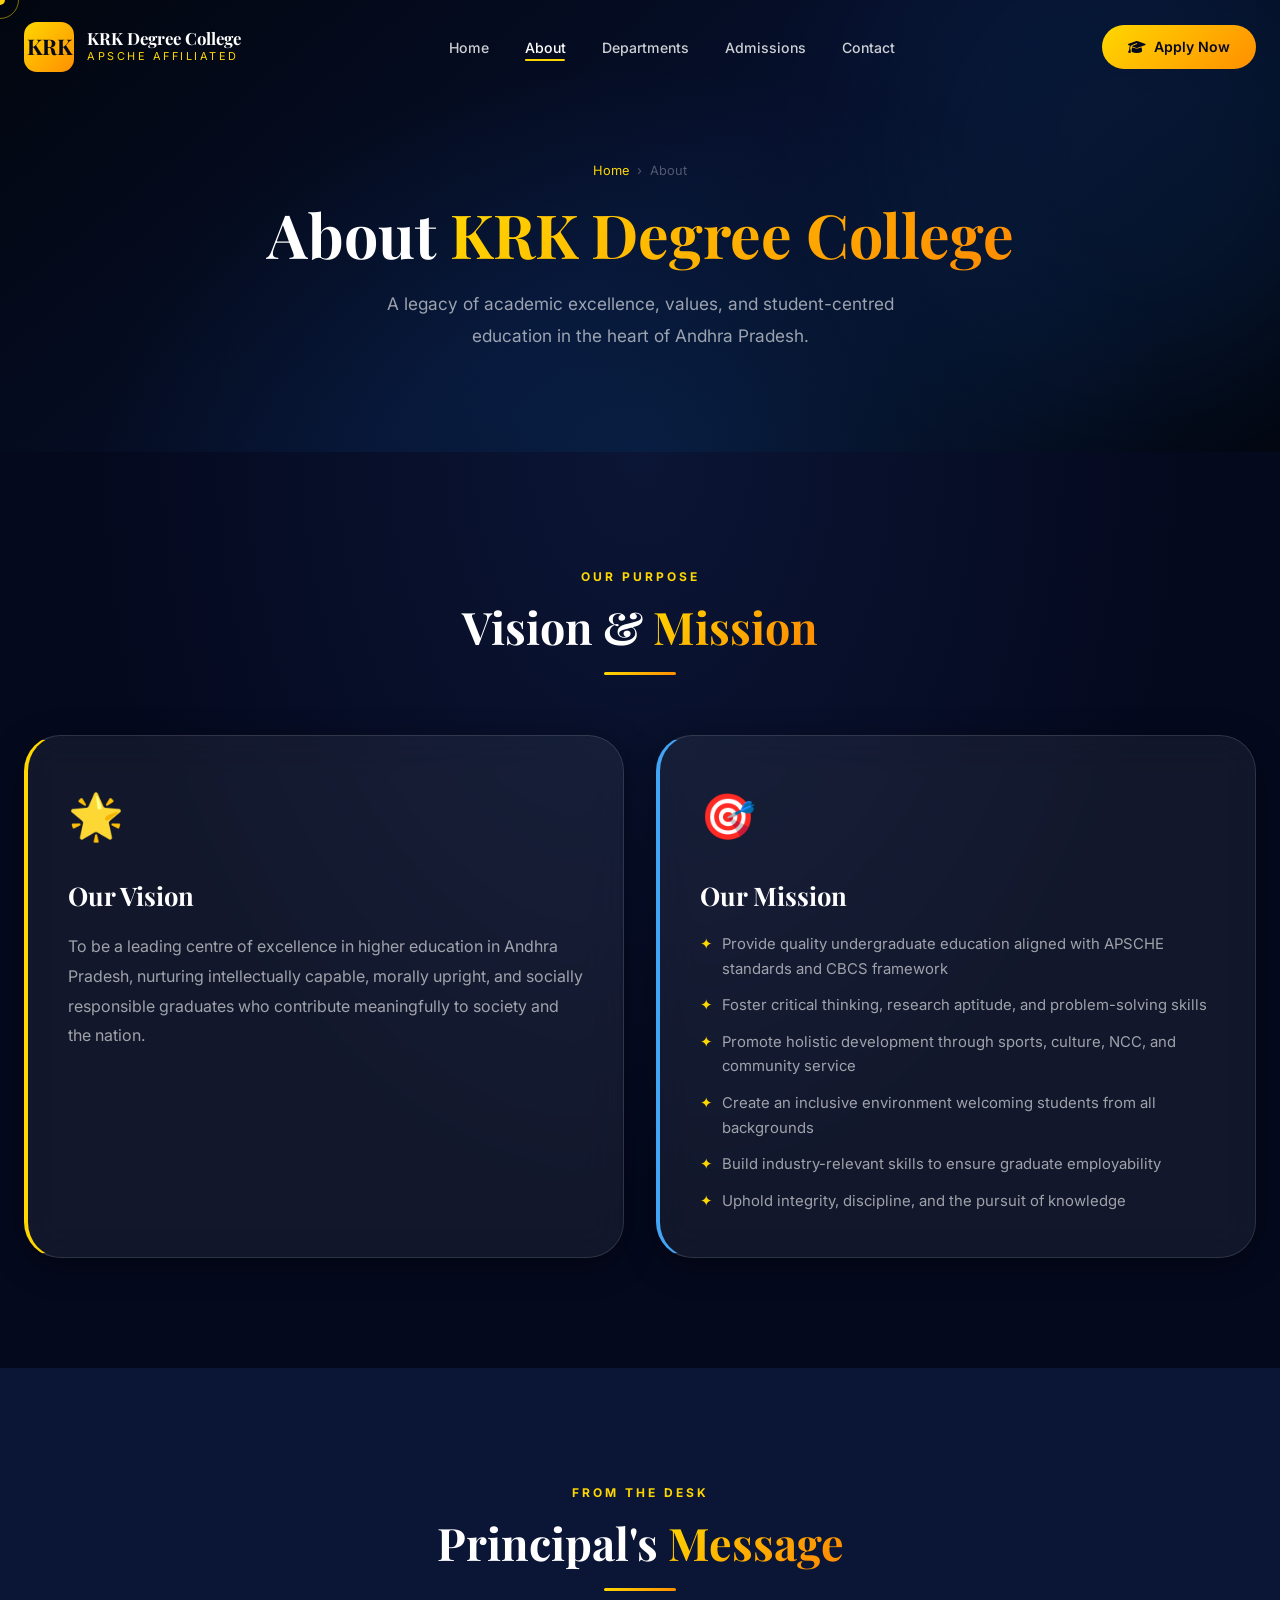
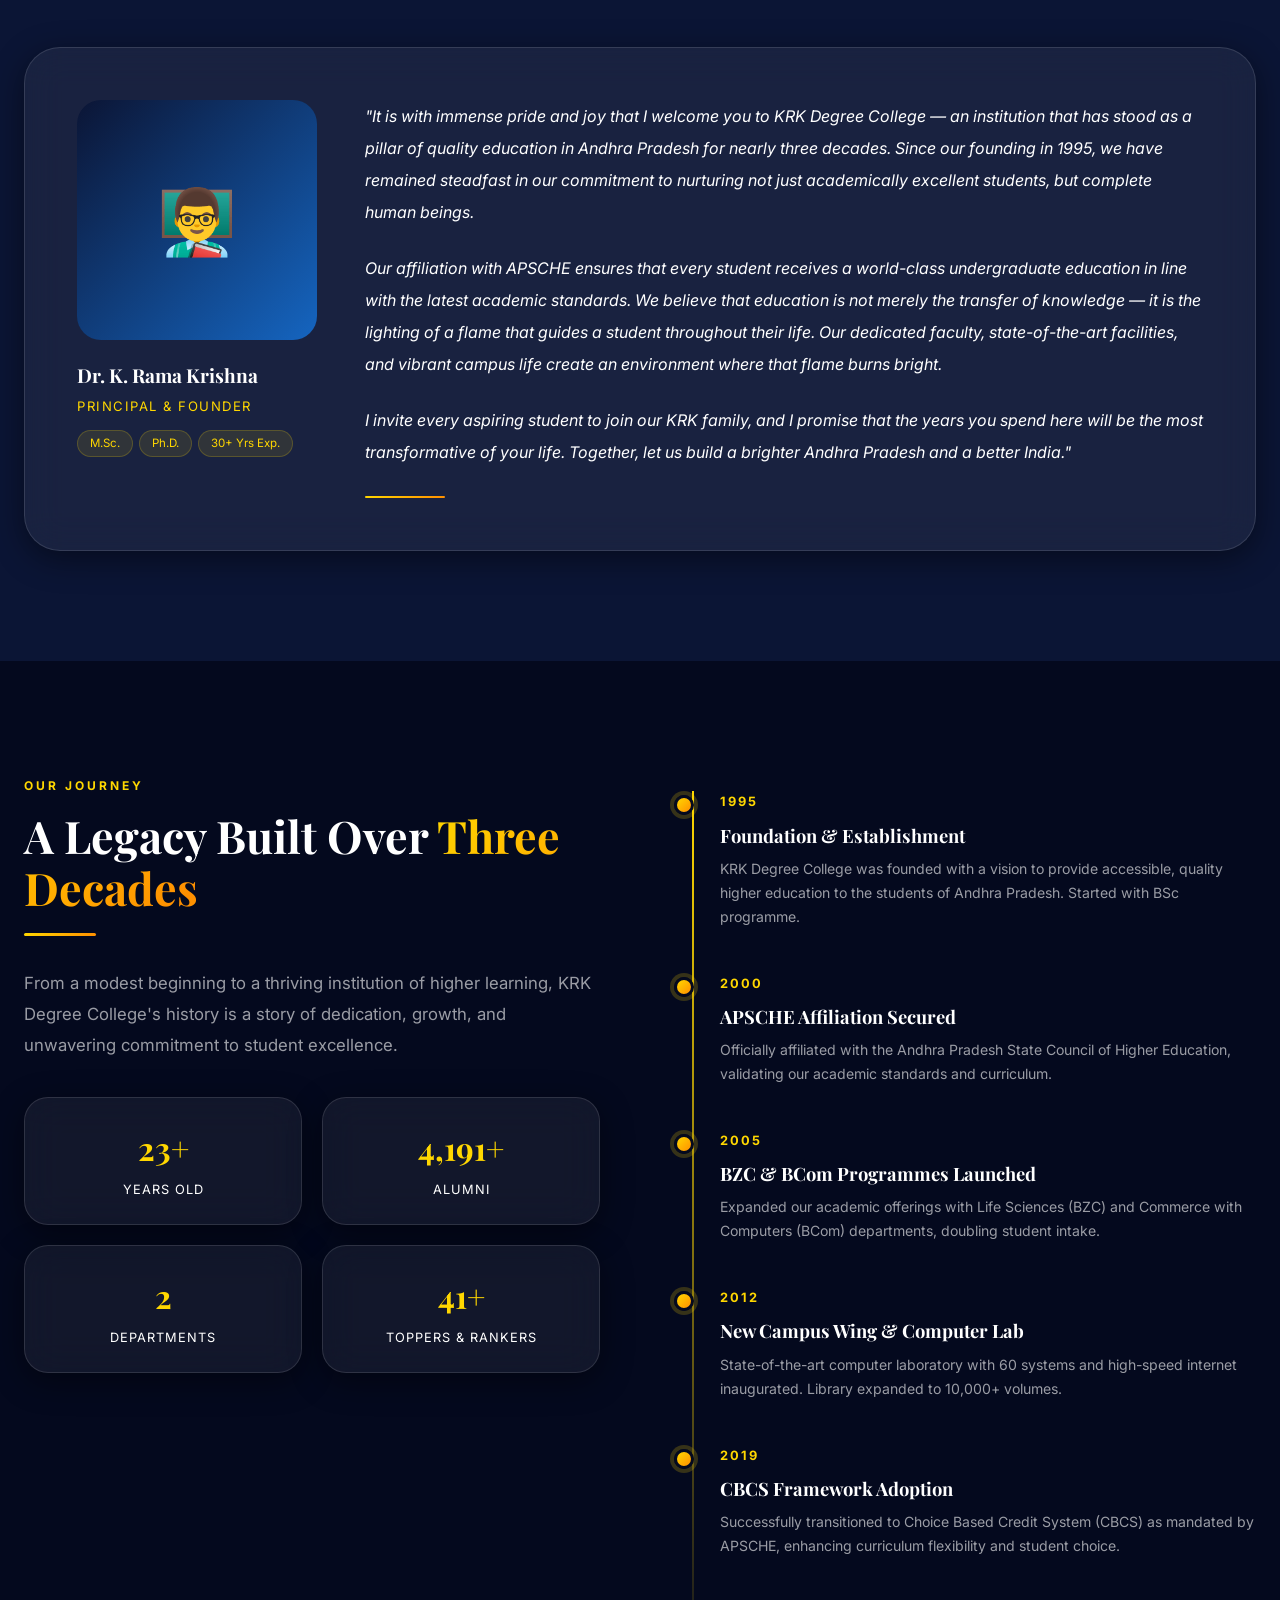
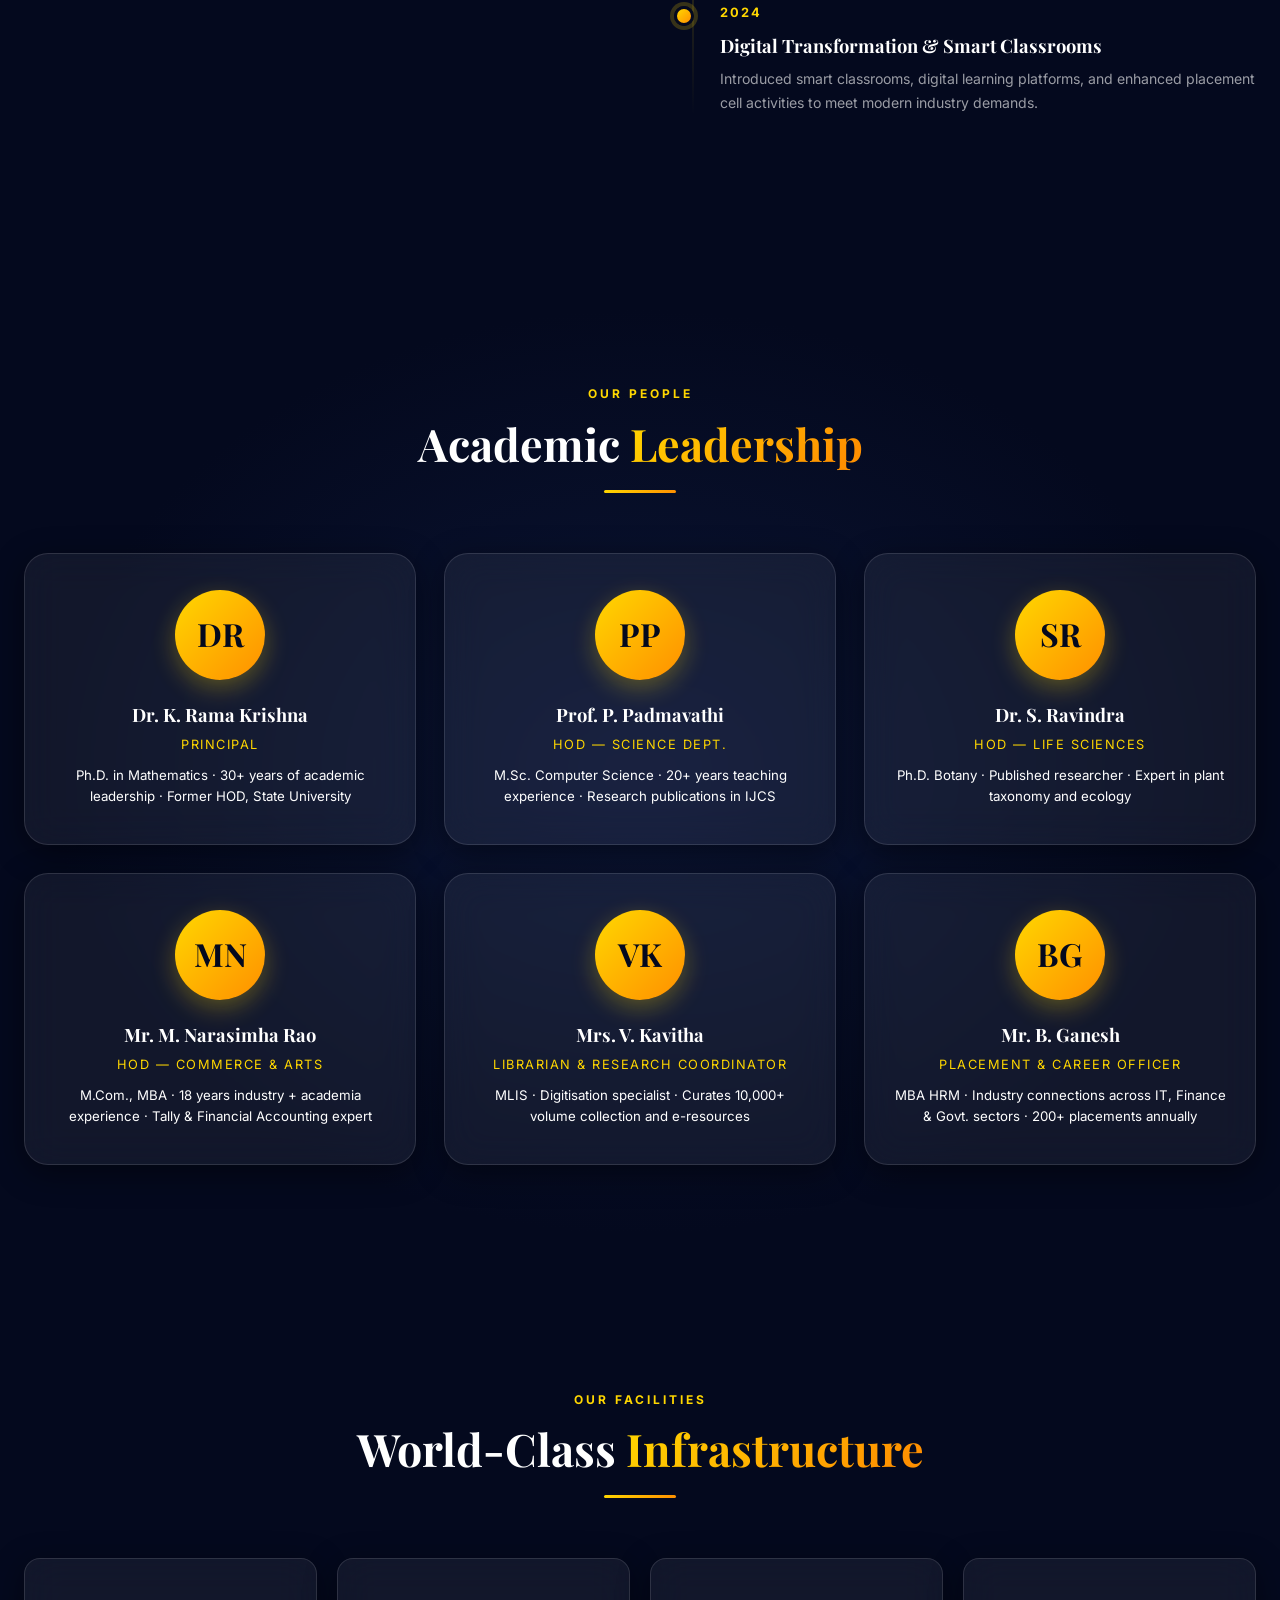
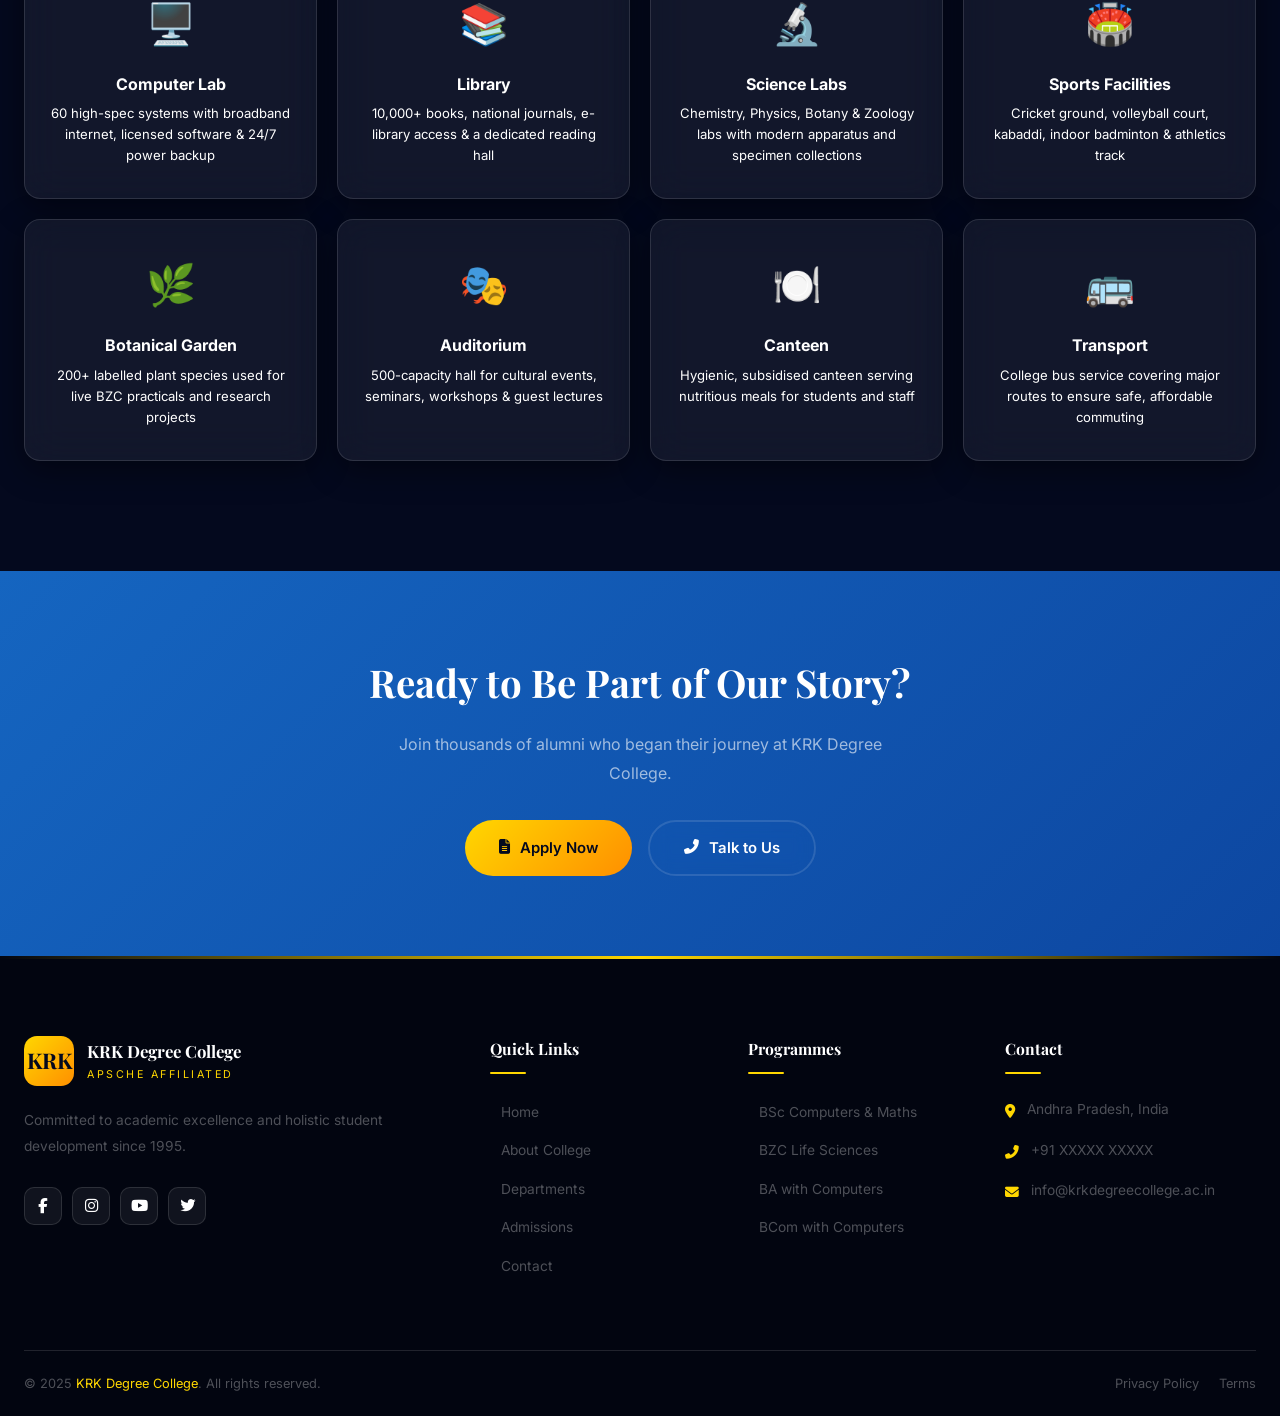
==== about.html @ 933e12ad "Initial commit: KRK Degree College website Full 5-page static website for KRK Degree College (APSCHE" ====
<!DOCTYPE html>
<html lang="en">
<head>
  <meta charset="UTF-8"/>
  <meta name="viewport" content="width=device-width, initial-scale=1.0"/>
  <title>About — KRK Degree College</title>
  <link rel="stylesheet" href="css/style.css"/>
  <link rel="preconnect" href="https://fonts.googleapis.com"/>
  <link rel="preconnect" href="https://fonts.gstatic.com" crossorigin/>
  <link rel="stylesheet" href="https://cdnjs.cloudflare.com/ajax/libs/font-awesome/6.5.0/css/all.min.css"/>
  <style>
    /* ─── About page extras ─── */
    .vm-grid { display:grid; grid-template-columns:1fr 1fr; gap:32px; margin-top:60px; }
    .vm-card { padding:44px 40px; border-radius:var(--rad-xl); }
    .vm-card-icon { font-size:2.8rem; margin-bottom:20px; }
    .vm-card-title { font-family:var(--font-d); font-size:1.6rem; font-weight:700; margin-bottom:16px; }
    .vm-list { list-style:none; display:flex; flex-direction:column; gap:12px; }
    .vm-list li { display:flex; gap:10px; color:var(--w60); font-size:.93rem; line-height:1.65; }
    .vm-list li::before { content:'✦'; color:var(--gold); flex-shrink:0; }

    .timeline { position:relative; padding-left:40px; }
    .timeline::before { content:''; position:absolute; left:12px; top:0; bottom:0; width:2px; background:linear-gradient(180deg,var(--gold),transparent); }
    .tl-item { position:relative; margin-bottom:44px; }
    .tl-dot {
      position:absolute; left:-46px; top:4px;
      width:20px; height:20px; border-radius:50%;
      background:var(--grad-gold); border:3px solid var(--navy);
      box-shadow:0 0 0 4px rgba(255,215,0,.2);
    }
    .tl-year { color:var(--gold); font-weight:700; font-size:.8rem; letter-spacing:2px; text-transform:uppercase; margin-bottom:8px; }
    .tl-title { font-family:var(--font-d); font-size:1.15rem; font-weight:700; margin-bottom:6px; }
    .tl-desc  { color:var(--w60); font-size:.88rem; line-height:1.7; }

    .leadership-grid { display:grid; grid-template-columns:repeat(3,1fr); gap:28px; margin-top:60px; }
    .leader-card { padding:36px 28px; text-align:center; border-radius:var(--rad-lg); }
    .leader-avatar {
      width:90px; height:90px; border-radius:50%;
      background:var(--grad-gold); margin:0 auto 20px;
      display:flex; align-items:center; justify-content:center;
      font-family:var(--font-d); font-size:2rem; font-weight:700; color:var(--navy);
      box-shadow:0 8px 24px rgba(255,215,0,.3);
    }
    .leader-name  { font-family:var(--font-d); font-size:1.15rem; font-weight:700; margin-bottom:4px; }
    .leader-role  { color:var(--gold); font-size:.8rem; letter-spacing:1.5px; text-transform:uppercase; margin-bottom:10px; }
    .leader-quals { color:var(--w40); font-size:.83rem; line-height:1.6; }

    .infra-grid { display:grid; grid-template-columns:repeat(4,1fr); gap:20px; margin-top:60px; }
    .infra-card { padding:32px 24px; text-align:center; border-radius:var(--rad-md); }
    .infra-icon  { font-size:2.5rem; margin-bottom:14px; display:block; }
    .infra-title { font-weight:700; font-size:1rem; margin-bottom:6px; }
    .infra-desc  { color:var(--w40); font-size:.82rem; line-height:1.6; }

    .msg-card { padding:52px; border-radius:var(--rad-xl); }
    .msg-grid  { display:grid; grid-template-columns:240px 1fr; gap:48px; align-items:start; }
    .msg-avatar{
      width:100%; aspect-ratio:1; border-radius:var(--rad-lg);
      background:linear-gradient(135deg,var(--navy-mid),var(--blue));
      display:flex; align-items:center; justify-content:center; font-size:4rem;
    }
    .msg-text   { color:var(--w70); font-size:1rem; line-height:2; font-style:italic; margin-bottom:24px; }
    .msg-name   { font-family:var(--font-d); font-size:1.2rem; font-weight:700; }
    .msg-role   { color:var(--gold); font-size:.82rem; letter-spacing:1.5px; text-transform:uppercase; margin-top:4px; }

    @media(max-width:900px){
      .vm-grid { grid-template-columns:1fr; }
      .leadership-grid { grid-template-columns:repeat(2,1fr); }
      .infra-grid { grid-template-columns:repeat(2,1fr); }
      .msg-grid  { grid-template-columns:1fr; }
      .msg-avatar { max-width:160px; }
    }
    @media(max-width:540px){
      .leadership-grid { grid-template-columns:1fr; }
      .infra-grid { grid-template-columns:repeat(2,1fr); }
    }
  </style>
</head>
<body>

<div class="cur-dot"></div>
<div class="cur-ring"></div>

<!-- ── Navbar ── -->
<header id="nav">
  <div class="nav-inner">
    <a href="index.html" class="nav-logo">
      <div class="nav-logo-badge">KRK</div>
      <div>
        <div class="nav-logo-name">KRK Degree College</div>
        <div class="nav-logo-sub">APSCHE Affiliated</div>
      </div>
    </a>
    <nav>
      <ul class="nav-links">
        <li><a href="index.html">Home</a></li>
        <li><a href="about.html" class="active">About</a></li>
        <li><a href="departments.html">Departments</a></li>
        <li><a href="admissions.html">Admissions</a></li>
        <li><a href="contact.html">Contact</a></li>
      </ul>
    </nav>
    <div style="display:flex;align-items:center;gap:12px;">
      <a href="admissions.html" class="btn btn-gold" style="padding:10px 26px;font-size:.88rem;display:inline-flex;align-items:center;gap:8px;">
        <i class="fas fa-graduation-cap"></i> Apply Now
      </a>
      <button class="hamburger"><span></span><span></span><span></span></button>
    </div>
  </div>
</header>

<div class="mobile-nav">
  <a href="index.html">Home</a>
  <a href="about.html">About</a>
  <a href="departments.html">Departments</a>
  <a href="admissions.html">Admissions</a>
  <a href="contact.html">Contact</a>
</div>

<!-- ── Inner Hero ── -->
<section class="inner-hero">
  <div class="orb" style="width:500px;height:500px;background:var(--blue);top:-100px;right:-100px;opacity:.12;filter:blur(80px);"></div>
  <div class="container">
    <div class="breadcrumb"><a href="index.html">Home</a> <span>›</span> <span>About</span></div>
    <h1 class="inner-title">About <span class="grad-text">KRK Degree College</span></h1>
    <p class="inner-desc">A legacy of academic excellence, values, and student-centred education in the heart of Andhra Pradesh.</p>
  </div>
</section>

<!-- ── Vision & Mission ── -->
<section class="section" style="background:radial-gradient(ellipse at 50% 0%,var(--navy-mid),var(--navy) 60%);">
  <div class="container">
    <div style="text-align:center;">
      <span class="section-label">Our Purpose</span>
      <h2 class="section-title">Vision &amp; <span class="grad-text">Mission</span></h2>
      <div class="gold-line" style="margin:16px auto 0;"></div>
    </div>
    <div class="vm-grid">
      <div class="vm-card glass-card reveal-l" style="border-left:4px solid var(--gold);">
        <div class="vm-card-icon">🌟</div>
        <h3 class="vm-card-title">Our Vision</h3>
        <p style="color:var(--w60);line-height:1.85;margin-bottom:20px;">
          To be a leading centre of excellence in higher education in Andhra Pradesh,
          nurturing intellectually capable, morally upright, and socially responsible graduates
          who contribute meaningfully to society and the nation.
        </p>
      </div>
      <div class="vm-card glass-card reveal-r" style="border-left:4px solid var(--blue-lt);">
        <div class="vm-card-icon">🎯</div>
        <h3 class="vm-card-title">Our Mission</h3>
        <ul class="vm-list">
          <li>Provide quality undergraduate education aligned with APSCHE standards and CBCS framework</li>
          <li>Foster critical thinking, research aptitude, and problem-solving skills</li>
          <li>Promote holistic development through sports, culture, NCC, and community service</li>
          <li>Create an inclusive environment welcoming students from all backgrounds</li>
          <li>Build industry-relevant skills to ensure graduate employability</li>
          <li>Uphold integrity, discipline, and the pursuit of knowledge</li>
        </ul>
      </div>
    </div>
  </div>
</section>

<!-- ── Principal's Message ── -->
<section class="section" style="background:var(--navy-mid);">
  <div class="container">
    <div style="text-align:center;margin-bottom:56px;">
      <span class="section-label">From the Desk</span>
      <h2 class="section-title">Principal's <span class="grad-text">Message</span></h2>
      <div class="gold-line" style="margin:16px auto 0;"></div>
    </div>
    <div class="msg-card glass-card reveal">
      <div class="msg-grid">
        <div>
          <div class="msg-avatar">👨‍🏫</div>
          <div style="margin-top:20px;">
            <div class="msg-name">Dr. K. Rama Krishna</div>
            <div class="msg-role">Principal &amp; Founder</div>
            <div style="margin-top:12px;display:flex;gap:6px;flex-wrap:wrap;">
              <span style="background:rgba(255,215,0,.1);border:1px solid rgba(255,215,0,.2);border-radius:50px;padding:3px 12px;font-size:.72rem;color:var(--gold);">M.Sc.</span>
              <span style="background:rgba(255,215,0,.1);border:1px solid rgba(255,215,0,.2);border-radius:50px;padding:3px 12px;font-size:.72rem;color:var(--gold);">Ph.D.</span>
              <span style="background:rgba(255,215,0,.1);border:1px solid rgba(255,215,0,.2);border-radius:50px;padding:3px 12px;font-size:.72rem;color:var(--gold);">30+ Yrs Exp.</span>
            </div>
          </div>
        </div>
        <div>
          <p class="msg-text">
            "It is with immense pride and joy that I welcome you to KRK Degree College — an institution
            that has stood as a pillar of quality education in Andhra Pradesh for nearly three decades.
            Since our founding in 1995, we have remained steadfast in our commitment to nurturing
            not just academically excellent students, but complete human beings.
          </p>
          <p class="msg-text">
            Our affiliation with APSCHE ensures that every student receives a world-class undergraduate
            education in line with the latest academic standards. We believe that education is not
            merely the transfer of knowledge — it is the lighting of a flame that guides a student
            throughout their life. Our dedicated faculty, state-of-the-art facilities, and vibrant
            campus life create an environment where that flame burns bright.
          </p>
          <p class="msg-text" style="margin-bottom:28px;">
            I invite every aspiring student to join our KRK family, and I promise that the years you
            spend here will be the most transformative of your life. Together, let us build
            a brighter Andhra Pradesh and a better India."
          </p>
          <div style="width:80px;height:2px;background:var(--grad-gold);border-radius:2px;"></div>
        </div>
      </div>
    </div>
  </div>
</section>

<!-- ── History Timeline ── -->
<section class="section">
  <div class="container">
    <div style="display:grid;grid-template-columns:1fr 1fr;gap:80px;align-items:start;">
      <div class="reveal-l">
        <span class="section-label">Our Journey</span>
        <h2 class="section-title">A Legacy Built Over <span class="grad-text">Three Decades</span></h2>
        <div class="gold-line"></div>
        <p class="section-desc">
          From a modest beginning to a thriving institution of higher learning,
          KRK Degree College's history is a story of dedication, growth, and unwavering
          commitment to student excellence.
        </p>
        <div style="margin-top:36px;display:grid;grid-template-columns:1fr 1fr;gap:20px;">
          <div class="glass-card" style="padding:24px;text-align:center;">
            <div style="font-size:2rem;font-weight:700;font-family:var(--font-d);color:var(--gold);" data-count="28" data-suffix="+">28+</div>
            <div style="color:var(--w40);font-size:.8rem;margin-top:4px;text-transform:uppercase;letter-spacing:1px;">Years Old</div>
          </div>
          <div class="glass-card" style="padding:24px;text-align:center;">
            <div style="font-size:2rem;font-weight:700;font-family:var(--font-d);color:var(--gold);" data-count="5000" data-suffix="+">5000+</div>
            <div style="color:var(--w40);font-size:.8rem;margin-top:4px;text-transform:uppercase;letter-spacing:1px;">Alumni</div>
          </div>
          <div class="glass-card" style="padding:24px;text-align:center;">
            <div style="font-size:2rem;font-weight:700;font-family:var(--font-d);color:var(--gold);" data-count="3">3</div>
            <div style="color:var(--w40);font-size:.8rem;margin-top:4px;text-transform:uppercase;letter-spacing:1px;">Departments</div>
          </div>
          <div class="glass-card" style="padding:24px;text-align:center;">
            <div style="font-size:2rem;font-weight:700;font-family:var(--font-d);color:var(--gold);" data-count="50" data-suffix="+">50+</div>
            <div style="color:var(--w40);font-size:.8rem;margin-top:4px;text-transform:uppercase;letter-spacing:1px;">Toppers &amp; Rankers</div>
          </div>
        </div>
      </div>
      <div class="reveal-r" style="padding-top:20px;">
        <div class="timeline">
          <div class="tl-item">
            <div class="tl-dot"></div>
            <div class="tl-year">1995</div>
            <div class="tl-title">Foundation &amp; Establishment</div>
            <div class="tl-desc">KRK Degree College was founded with a vision to provide accessible, quality higher education to the students of Andhra Pradesh. Started with BSc programme.</div>
          </div>
          <div class="tl-item">
            <div class="tl-dot"></div>
            <div class="tl-year">2000</div>
            <div class="tl-title">APSCHE Affiliation Secured</div>
            <div class="tl-desc">Officially affiliated with the Andhra Pradesh State Council of Higher Education, validating our academic standards and curriculum.</div>
          </div>
          <div class="tl-item">
            <div class="tl-dot"></div>
            <div class="tl-year">2005</div>
            <div class="tl-title">BZC &amp; BCom Programmes Launched</div>
            <div class="tl-desc">Expanded our academic offerings with Life Sciences (BZC) and Commerce with Computers (BCom) departments, doubling student intake.</div>
          </div>
          <div class="tl-item">
            <div class="tl-dot"></div>
            <div class="tl-year">2012</div>
            <div class="tl-title">New Campus Wing &amp; Computer Lab</div>
            <div class="tl-desc">State-of-the-art computer laboratory with 60 systems and high-speed internet inaugurated. Library expanded to 10,000+ volumes.</div>
          </div>
          <div class="tl-item">
            <div class="tl-dot"></div>
            <div class="tl-year">2019</div>
            <div class="tl-title">CBCS Framework Adoption</div>
            <div class="tl-desc">Successfully transitioned to Choice Based Credit System (CBCS) as mandated by APSCHE, enhancing curriculum flexibility and student choice.</div>
          </div>
          <div class="tl-item">
            <div class="tl-dot"></div>
            <div class="tl-year">2024</div>
            <div class="tl-title">Digital Transformation &amp; Smart Classrooms</div>
            <div class="tl-desc">Introduced smart classrooms, digital learning platforms, and enhanced placement cell activities to meet modern industry demands.</div>
          </div>
        </div>
      </div>
    </div>
  </div>
</section>

<!-- ── Leadership Team ── -->
<section class="section" style="background:radial-gradient(ellipse at 50% 50%,var(--navy-mid),var(--navy) 65%);">
  <div class="container">
    <div style="text-align:center;margin-bottom:16px;">
      <span class="section-label">Our People</span>
      <h2 class="section-title">Academic <span class="grad-text">Leadership</span></h2>
      <div class="gold-line" style="margin:16px auto 0;"></div>
    </div>
    <div class="leadership-grid">
      <div class="leader-card glass-card reveal">
        <div class="leader-avatar">DR</div>
        <div class="leader-name">Dr. K. Rama Krishna</div>
        <div class="leader-role">Principal</div>
        <p class="leader-quals">Ph.D. in Mathematics · 30+ years of academic leadership · Former HOD, State University</p>
      </div>
      <div class="leader-card glass-card reveal">
        <div class="leader-avatar">PP</div>
        <div class="leader-name">Prof. P. Padmavathi</div>
        <div class="leader-role">HOD — Science Dept.</div>
        <p class="leader-quals">M.Sc. Computer Science · 20+ years teaching experience · Research publications in IJCS</p>
      </div>
      <div class="leader-card glass-card reveal">
        <div class="leader-avatar">SR</div>
        <div class="leader-name">Dr. S. Ravindra</div>
        <div class="leader-role">HOD — Life Sciences</div>
        <p class="leader-quals">Ph.D. Botany · Published researcher · Expert in plant taxonomy and ecology</p>
      </div>
      <div class="leader-card glass-card reveal">
        <div class="leader-avatar">MN</div>
        <div class="leader-name">Mr. M. Narasimha Rao</div>
        <div class="leader-role">HOD — Commerce &amp; Arts</div>
        <p class="leader-quals">M.Com., MBA · 18 years industry + academia experience · Tally &amp; Financial Accounting expert</p>
      </div>
      <div class="leader-card glass-card reveal">
        <div class="leader-avatar">VK</div>
        <div class="leader-name">Mrs. V. Kavitha</div>
        <div class="leader-role">Librarian &amp; Research Coordinator</div>
        <p class="leader-quals">MLIS · Digitisation specialist · Curates 10,000+ volume collection and e-resources</p>
      </div>
      <div class="leader-card glass-card reveal">
        <div class="leader-avatar">BG</div>
        <div class="leader-name">Mr. B. Ganesh</div>
        <div class="leader-role">Placement &amp; Career Officer</div>
        <p class="leader-quals">MBA HRM · Industry connections across IT, Finance &amp; Govt. sectors · 200+ placements annually</p>
      </div>
    </div>
  </div>
</section>

<!-- ── Infrastructure ── -->
<section class="section">
  <div class="container">
    <div style="text-align:center;margin-bottom:16px;">
      <span class="section-label">Our Facilities</span>
      <h2 class="section-title">World-Class <span class="grad-text">Infrastructure</span></h2>
      <div class="gold-line" style="margin:16px auto 0;"></div>
    </div>
    <div class="infra-grid">
      <div class="infra-card glass-card reveal">
        <span class="infra-icon">🖥️</span>
        <div class="infra-title">Computer Lab</div>
        <div class="infra-desc">60 high-spec systems with broadband internet, licensed software &amp; 24/7 power backup</div>
      </div>
      <div class="infra-card glass-card reveal">
        <span class="infra-icon">📚</span>
        <div class="infra-title">Library</div>
        <div class="infra-desc">10,000+ books, national journals, e-library access &amp; a dedicated reading hall</div>
      </div>
      <div class="infra-card glass-card reveal">
        <span class="infra-icon">🔬</span>
        <div class="infra-title">Science Labs</div>
        <div class="infra-desc">Chemistry, Physics, Botany &amp; Zoology labs with modern apparatus and specimen collections</div>
      </div>
      <div class="infra-card glass-card reveal">
        <span class="infra-icon">🏟️</span>
        <div class="infra-title">Sports Facilities</div>
        <div class="infra-desc">Cricket ground, volleyball court, kabaddi, indoor badminton &amp; athletics track</div>
      </div>
      <div class="infra-card glass-card reveal">
        <span class="infra-icon">🌿</span>
        <div class="infra-title">Botanical Garden</div>
        <div class="infra-desc">200+ labelled plant species used for live BZC practicals and research projects</div>
      </div>
      <div class="infra-card glass-card reveal">
        <span class="infra-icon">🎭</span>
        <div class="infra-title">Auditorium</div>
        <div class="infra-desc">500-capacity hall for cultural events, seminars, workshops &amp; guest lectures</div>
      </div>
      <div class="infra-card glass-card reveal">
        <span class="infra-icon">🍽️</span>
        <div class="infra-title">Canteen</div>
        <div class="infra-desc">Hygienic, subsidised canteen serving nutritious meals for students and staff</div>
      </div>
      <div class="infra-card glass-card reveal">
        <span class="infra-icon">🚌</span>
        <div class="infra-title">Transport</div>
        <div class="infra-desc">College bus service covering major routes to ensure safe, affordable commuting</div>
      </div>
    </div>
  </div>
</section>

<!-- ── CTA ── -->
<section style="padding:80px 0;background:var(--grad-blue);text-align:center;">
  <div class="container">
    <h2 style="font-family:var(--font-d);font-size:clamp(1.8rem,3vw,2.6rem);margin-bottom:16px;">Ready to Be Part of Our Story?</h2>
    <p style="color:var(--w60);max-width:500px;margin:0 auto 32px;line-height:1.8;">Join thousands of alumni who began their journey at KRK Degree College.</p>
    <div style="display:flex;gap:16px;justify-content:center;flex-wrap:wrap;">
      <a href="admissions.html" class="btn btn-gold"><i class="fas fa-file-alt"></i> Apply Now</a>
      <a href="contact.html" class="btn btn-outline"><i class="fas fa-phone-alt"></i> Talk to Us</a>
    </div>
  </div>
</section>

<!-- ── Footer ── -->
<footer>
  <div class="container">
    <div class="foot-grid">
      <div>
        <div class="foot-logo-row">
          <div class="foot-logo-badge">KRK</div>
          <div>
            <div class="foot-logo-name">KRK Degree College</div>
            <div class="foot-logo-sub">APSCHE Affiliated</div>
          </div>
        </div>
        <p class="foot-desc">Committed to academic excellence and holistic student development since 1995.</p>
        <div class="socials">
          <a href="#" class="soc-btn"><i class="fab fa-facebook-f"></i></a>
          <a href="#" class="soc-btn"><i class="fab fa-instagram"></i></a>
          <a href="#" class="soc-btn"><i class="fab fa-youtube"></i></a>
          <a href="#" class="soc-btn"><i class="fab fa-twitter"></i></a>
        </div>
      </div>
      <div class="foot-col">
        <h4>Quick Links</h4>
        <ul class="foot-links">
          <li><a href="index.html">Home</a></li>
          <li><a href="about.html">About College</a></li>
          <li><a href="departments.html">Departments</a></li>
          <li><a href="admissions.html">Admissions</a></li>
          <li><a href="contact.html">Contact</a></li>
        </ul>
      </div>
      <div class="foot-col">
        <h4>Programmes</h4>
        <ul class="foot-links">
          <li><a href="departments.html#bsc">BSc Computers &amp; Maths</a></li>
          <li><a href="departments.html#bzc">BZC Life Sciences</a></li>
          <li><a href="departments.html#ba">BA with Computers</a></li>
          <li><a href="departments.html#bcom">BCom with Computers</a></li>
        </ul>
      </div>
      <div class="foot-col">
        <h4>Contact</h4>
        <div class="foot-contact-item"><span class="fci-icon"><i class="fas fa-map-marker-alt"></i></span><span>Andhra Pradesh, India</span></div>
        <div class="foot-contact-item"><span class="fci-icon"><i class="fas fa-phone-alt"></i></span><span>+91 XXXXX XXXXX</span></div>
        <div class="foot-contact-item"><span class="fci-icon"><i class="fas fa-envelope"></i></span><span>info@krkdegreecollege.ac.in</span></div>
      </div>
    </div>
    <div class="foot-bottom">
      <div class="foot-copy">&copy; 2025 <span>KRK Degree College</span>. All rights reserved.</div>
      <div class="foot-bl"><a href="#">Privacy Policy</a><a href="#">Terms</a></div>
    </div>
  </div>
</footer>

<script src="js/script.js"></script>
</body>
</html>
---- css/style.css ----
/* =============================================
   KRK DEGREE COLLEGE — MASTER STYLESHEET
   ============================================= */

/* Google Fonts */
@import url('https://fonts.googleapis.com/css2?family=Playfair+Display:wght@400;600;700;800&family=Inter:wght@300;400;500;600;700&display=swap');

/* ─── Variables ─────────────────────────────── */
:root {
  --navy:          #04091e;
  --navy-mid:      #0b1535;
  --navy-light:    #172447;
  --blue:          #1565c0;
  --blue-lt:       #42a5f5;
  --gold:          #ffd700;
  --gold-lt:       #ffe566;
  --gold-dk:       #b8860b;
  --gold-am:       #ff8f00;
  --green:         #2e7d32;
  --purple:        #6a1b9a;
  --white:         #ffffff;
  --w80:           rgba(255,255,255,0.80);
  --w60:           rgba(255,255,255,0.60);
  --w30:           rgba(255,255,255,0.30);
  --w10:           rgba(255,255,255,0.10);
  --w05:           rgba(255,255,255,0.05);
  --glass:         rgba(255,255,255,0.06);
  --glass-b:       rgba(255,255,255,0.12);
  --shadow:        0 8px 32px rgba(0,0,0,.45);
  --grad-gold:     linear-gradient(135deg,#ffd700,#ff8f00);
  --grad-blue:     linear-gradient(135deg,#1565c0,#0d47a1);
  --grad-dark:     linear-gradient(135deg,#04091e,#0b1535);
  --grad-hero:     linear-gradient(140deg,#02060f 0%,#060f2a 50%,#02060f 100%);
  --font-d:        'Playfair Display', Georgia, serif;
  --font-b:        'Inter', system-ui, sans-serif;
  --rad-sm:        8px;
  --rad-md:        16px;
  --rad-lg:        24px;
  --rad-xl:        36px;
  --rad-pill:      999px;
  --tr:            0.35s cubic-bezier(.4,0,.2,1);
  --tr-bounce:     0.55s cubic-bezier(.34,1.56,.64,1);
  --max-w:         1280px;
}

/* ─── Reset & Base ──────────────────────────── */
*, *::before, *::after { box-sizing: border-box; margin: 0; padding: 0; }

html { scroll-behavior: smooth; font-size: 16px; }

body {
  font-family: var(--font-b);
  background: var(--navy);
  color: var(--white);
  overflow-x: hidden;
  line-height: 1.65;
}

img { max-width: 100%; display: block; }
a  { color: inherit; text-decoration: none; }
ul { list-style: none; }

/* ─── Scrollbar ─────────────────────────────── */
::-webkit-scrollbar          { width: 5px; }
::-webkit-scrollbar-track    { background: var(--navy); }
::-webkit-scrollbar-thumb    { background: var(--gold-dk); border-radius: 3px; }
::-webkit-scrollbar-thumb:hover { background: var(--gold); }

/* ─── Layout Helpers ────────────────────────── */
.container { max-width: var(--max-w); margin: 0 auto; padding: 0 24px; }
.section    { padding: 110px 0; position: relative; }

.section-label {
  display: inline-block;
  font-size: .75rem;
  font-weight: 700;
  letter-spacing: 3px;
  text-transform: uppercase;
  color: var(--gold);
  margin-bottom: 14px;
}

.section-title {
  font-family: var(--font-d);
  font-size: clamp(1.9rem, 3.5vw, 2.9rem);
  font-weight: 700;
  line-height: 1.15;
  margin-bottom: 20px;
}

.section-desc {
  font-size: 1.05rem;
  color: var(--w60);
  max-width: 580px;
  line-height: 1.85;
}

.gold-line {
  width: 72px; height: 3px;
  background: var(--grad-gold);
  border-radius: 2px;
  margin: 16px 0 32px;
}

/* ─── Gradient Text ─────────────────────────── */
.grad-text {
  background: linear-gradient(135deg,var(--gold),var(--gold-am),var(--gold));
  -webkit-background-clip: text;
  -webkit-text-fill-color: transparent;
  background-clip: text;
  background-size: 200% auto;
  animation: shimmer 3.5s linear infinite;
}
@keyframes shimmer { to { background-position: 200% center; } }

/* ─── Buttons ───────────────────────────────── */
.btn {
  display: inline-flex; align-items: center; gap: 10px;
  padding: 14px 34px; border-radius: var(--rad-pill);
  font-family: var(--font-b); font-size: .93rem; font-weight: 600;
  cursor: pointer; border: none; transition: all .3s ease;
  position: relative; overflow: hidden;
}
.btn::before {
  content: ''; position: absolute; inset: 0;
  background: rgba(255,255,255,.15);
  transform: translateX(-110%); transition: transform .35s ease;
}
.btn:hover::before { transform: translateX(0); }

.btn-gold {
  background: var(--grad-gold); color: var(--navy);
}
.btn-gold:hover { transform: translateY(-3px); box-shadow: 0 12px 35px rgba(255,215,0,.4); }

.btn-outline {
  background: transparent; color: var(--white);
  border: 2px solid var(--glass-b); backdrop-filter: blur(10px);
}
.btn-outline:hover { border-color: var(--gold); color: var(--gold); transform: translateY(-3px); }

/* ─── Glass Card ────────────────────────────── */
.glass-card {
  background: var(--glass);
  border: 1px solid var(--glass-b);
  border-radius: var(--rad-lg);
  backdrop-filter: blur(18px);
  -webkit-backdrop-filter: blur(18px);
  box-shadow: var(--shadow);
  transition: var(--tr);
}
.glass-card:hover {
  transform: translateY(-8px);
  border-color: rgba(255,215,0,.3);
  box-shadow: 0 24px 64px rgba(0,0,0,.5), 0 0 48px rgba(255,215,0,.08);
}

/* ─── Reveal Animations ─────────────────────── */
.reveal, .reveal-l, .reveal-r {
  opacity: 0; transition: opacity .8s ease, transform .8s ease;
}
.reveal   { transform: translateY(40px); }
.reveal-l { transform: translateX(-40px); }
.reveal-r { transform: translateX(40px); }
.reveal.visible, .reveal-l.visible, .reveal-r.visible {
  opacity: 1; transform: none;
}

/* ─── Orb Decoration ────────────────────────── */
.orb {
  position: absolute; border-radius: 50%;
  filter: blur(90px); opacity: .12; pointer-events: none;
}

/* =============================================
   PRELOADER
   ============================================= */
#preloader {
  position: fixed; inset: 0; z-index: 9999;
  background: var(--navy);
  display: flex; flex-direction: column;
  align-items: center; justify-content: center;
  gap: 24px;
  transition: opacity .7s ease, visibility .7s ease;
}
#preloader.done { opacity: 0; visibility: hidden; }

.pre-emblem {
  width: 96px; height: 96px; border-radius: 50%;
  background: var(--grad-gold);
  display: flex; align-items: center; justify-content: center;
  font-family: var(--font-d); font-size: 2.4rem; font-weight: 700; color: var(--navy);
  animation: emblemPulse 1.4s ease-in-out infinite;
  box-shadow: 0 0 0 0 rgba(255,215,0,.4);
}
@keyframes emblemPulse {
  0%,100% { box-shadow: 0 0 0 0 rgba(255,215,0,.4); }
  50%      { box-shadow: 0 0 0 22px rgba(255,215,0,0); transform: scale(1.04); }
}

.pre-bar {
  width: 200px; height: 3px;
  background: var(--w10); border-radius: 2px; overflow: hidden;
}
.pre-fill {
  height: 100%; background: var(--grad-gold); border-radius: 2px;
  animation: preLoad 2s ease-in-out forwards;
}
@keyframes preLoad { 0%{width:0} 100%{width:100%} }

.pre-text {
  font-size: .75rem; letter-spacing: 4px; text-transform: uppercase; color: var(--w30);
}

/* =============================================
   CUSTOM CURSOR
   ============================================= */
.cur-dot {
  width: 10px; height: 10px; border-radius: 50%;
  background: var(--gold); pointer-events: none;
  position: fixed; z-index: 9998;
  transform: translate(-50%,-50%);
  transition: width .3s, height .3s;
  mix-blend-mode: difference;
}
.cur-ring {
  width: 38px; height: 38px; border-radius: 50%;
  border: 1.5px solid rgba(255,215,0,.5); pointer-events: none;
  position: fixed; z-index: 9997;
  transform: translate(-50%,-50%);
  transition: all .12s ease;
}
.cur-dot.big { width: 20px; height: 20px; }
.cur-ring.big { width: 56px; height: 56px; opacity: .5; }

/* =============================================
   NAVBAR
   ============================================= */
#nav {
  position: fixed; top: 0; left: 0; right: 0; z-index: 1000;
  padding: 22px 0;
  transition: all .4s ease;
}
#nav.stuck {
  background: rgba(4,9,30,.94);
  backdrop-filter: blur(24px);
  -webkit-backdrop-filter: blur(24px);
  padding: 13px 0;
  border-bottom: 1px solid var(--glass-b);
  box-shadow: 0 4px 30px rgba(0,0,0,.5);
}

.nav-inner {
  display: flex; align-items: center; justify-content: space-between;
  max-width: var(--max-w); margin: 0 auto; padding: 0 24px;
}

/* Logo */
.nav-logo { display: flex; align-items: center; gap: 13px; }
.nav-logo-badge {
  width: 50px; height: 50px; border-radius: 13px;
  background: var(--grad-gold);
  display: flex; align-items: center; justify-content: center;
  font-family: var(--font-d); font-size: 1.35rem; font-weight: 700; color: var(--navy);
  transition: var(--tr-bounce);
}
.nav-logo:hover .nav-logo-badge { transform: rotate(-6deg) scale(1.08); box-shadow: 0 8px 28px rgba(255,215,0,.4); }
.nav-logo-name {
  font-family: var(--font-d); font-size: 1.05rem; font-weight: 700; line-height: 1.2;
}
.nav-logo-sub { font-size: .68rem; color: var(--gold); letter-spacing: 2.5px; text-transform: uppercase; }

/* Nav links */
.nav-links {
  display: flex; align-items: center; gap: 4px;
}
.nav-links a {
  padding: 8px 16px; border-radius: var(--rad-pill);
  font-size: .88rem; font-weight: 500; color: var(--w80);
  transition: color .25s ease; position: relative;
}
.nav-links a::after {
  content: ''; position: absolute; bottom: 3px; left: 50%;
  width: 0; height: 2px; background: var(--gold);
  transform: translateX(-50%); border-radius: 2px; transition: width .3s ease;
}
.nav-links a:hover, .nav-links a.active { color: var(--white); }
.nav-links a:hover::after, .nav-links a.active::after { width: 55%; }

.nav-apply-btn {
  background: var(--grad-gold) !important; color: var(--navy) !important;
  font-weight: 700 !important; padding: 10px 26px !important;
}
.nav-apply-btn:hover { box-shadow: 0 8px 28px rgba(255,215,0,.4); transform: translateY(-2px); }
.nav-apply-btn::after { display: none !important; }

/* Hamburger */
.hamburger {
  display: none; flex-direction: column; gap: 5px;
  cursor: pointer; padding: 8px; background: none; border: none;
}
.hamburger span {
  width: 24px; height: 2px; background: var(--white); border-radius: 2px;
  transition: var(--tr);
}
.hamburger.open span:nth-child(1) { transform: translateY(7px) rotate(45deg); }
.hamburger.open span:nth-child(2) { opacity: 0; transform: scaleX(0); }
.hamburger.open span:nth-child(3) { transform: translateY(-7px) rotate(-45deg); }

/* Mobile menu overlay */
.mobile-nav {
  display: none; position: fixed; inset: 0; z-index: 999;
  background: rgba(4,9,30,.97); backdrop-filter: blur(24px);
  flex-direction: column; align-items: center; justify-content: center; gap: 36px;
  opacity: 0; pointer-events: none; transition: opacity .4s ease;
}
.mobile-nav.open { display: flex; opacity: 1; pointer-events: all; }
.mobile-nav a { font-family: var(--font-d); font-size: 2rem; color: var(--white); transition: color .25s; }
.mobile-nav a:hover { color: var(--gold); }

/* =============================================
   HERO SECTION
   ============================================= */
#hero {
  min-height: 100vh; display: flex; align-items: center;
  position: relative; overflow: hidden;
  background: var(--grad-hero);
}

#particles-canvas {
  position: absolute; inset: 0; pointer-events: none;
}

/* Background orbs */
.hero-orb-1 { width:700px; height:700px; background:var(--blue); top:-200px; right:-150px; }
.hero-orb-2 { width:500px; height:500px; background:var(--gold); bottom:-150px; left:-100px; }

.hero-wrap {
  position: relative; z-index: 2; width: 100%;
  max-width: var(--max-w); margin: 0 auto; padding: 130px 24px 80px;
  display: grid; grid-template-columns: 1fr 1fr; gap: 64px; align-items: center;
}

/* Left */
.hero-badge {
  display: inline-flex; align-items: center; gap: 9px;
  background: rgba(255,215,0,.1); border: 1px solid rgba(255,215,0,.3);
  border-radius: var(--rad-pill); padding: 8px 20px;
  font-size: .75rem; font-weight: 700; letter-spacing: 2.5px;
  text-transform: uppercase; color: var(--gold); margin-bottom: 28px;
  animation: slideDown .8s .2s both;
}
.hero-badge .blink {
  width: 7px; height: 7px; border-radius: 50%; background: var(--gold);
  animation: blink 2s infinite;
}
@keyframes blink { 0%,100%{opacity:1} 50%{opacity:.2} }

.hero-title {
  font-family: var(--font-d);
  font-size: clamp(2.4rem, 5vw, 3.8rem);
  font-weight: 800; line-height: 1.08; margin-bottom: 10px;
  animation: slideUp .8s .4s both;
}

.hero-typewriter-row { display: block; min-height: 1.3em; }
#tw { border-right: 3px solid var(--gold); padding-right: 4px; animation: cursor-blink .7s step-end infinite; }
@keyframes cursor-blink { 50%{border-color:transparent} }

.hero-sub {
  color: var(--w60); font-size: 1.08rem; line-height: 1.85;
  max-width: 500px; margin: 24px 0 40px;
  animation: slideUp .8s .6s both;
}

.hero-actions {
  display: flex; gap: 16px; flex-wrap: wrap;
  animation: slideUp .8s .8s both;
}

.hero-mini-stats {
  display: flex; gap: 40px; margin-top: 56px;
  animation: slideUp .8s 1s both;
}
.hm-num {
  font-family: var(--font-d); font-size: 2.2rem; font-weight: 700;
  color: var(--gold); line-height: 1;
}
.hm-lbl {
  font-size: .75rem; color: var(--w30); text-transform: uppercase;
  letter-spacing: 1.5px; margin-top: 4px;
}

/* Right card */
.hero-card {
  background: rgba(255,255,255,.06);
  border: 1px solid rgba(255,255,255,.12);
  border-radius: var(--rad-xl); padding: 48px 40px;
  backdrop-filter: blur(20px); position: relative; overflow: hidden;
  animation: slideRight .9s .5s both;
}
.hero-card::before {
  content: ''; position: absolute; inset: 0; border-radius: inherit;
  background: conic-gradient(from 0deg,transparent 0deg,rgba(255,215,0,.04) 60deg,transparent 120deg);
  animation: spin 10s linear infinite;
}
@keyframes spin { to{transform:rotate(360deg)} }

.emblem {
  width: 110px; height: 110px; border-radius: 50%;
  background: var(--grad-gold);
  display: flex; align-items: center; justify-content: center;
  margin: 0 auto 24px;
  font-family: var(--font-d); font-size: 2.6rem; font-weight: 700; color: var(--navy);
  animation: float 5s ease-in-out infinite;
  box-shadow: 0 0 48px rgba(255,215,0,.35), 0 0 96px rgba(255,215,0,.1);
  position: relative; z-index: 1;
}
@keyframes float { 0%,100%{transform:translateY(0)} 50%{transform:translateY(-14px)} }

.hero-card-name {
  font-family: var(--font-d); font-size: 1.55rem; font-weight: 700;
  text-align: center; margin-bottom: 6px; position: relative; z-index: 1;
}
.hero-card-tag {
  text-align: center; color: var(--gold); font-size: .78rem;
  letter-spacing: 2.5px; text-transform: uppercase; margin-bottom: 32px;
  position: relative; z-index: 1;
}

.hero-features { display: flex; flex-direction: column; gap: 18px; position: relative; z-index: 1; }
.hf-item {
  display: flex; align-items: center; gap: 14px;
  color: var(--w80); font-size: .92rem;
}
.hf-icon {
  width: 36px; height: 36px; border-radius: 10px;
  background: rgba(255,215,0,.1); display: flex; align-items: center; justify-content: center;
  font-size: 1rem; flex-shrink: 0;
}

/* Floating dept badges */
.float-badge {
  position: absolute; backdrop-filter: blur(18px);
  background: var(--glass); border: 1px solid var(--glass-b);
  border-radius: var(--rad-md); padding: 12px 18px;
  font-size: .82rem; font-weight: 600; white-space: nowrap;
  animation: floatY 6s ease-in-out infinite;
}
.fb-1 { top: 12%; right: -24px; color: var(--blue-lt); border-color: rgba(66,165,245,.3); animation-delay:0s; }
.fb-2 { bottom: 22%; left: -32px; color: #81c784; border-color: rgba(129,199,132,.3); animation-delay:2.5s; }
.fb-3 { bottom: 48%; right: -20px; color: #ce93d8; border-color: rgba(206,147,216,.3); animation-delay:1.2s; }
@keyframes floatY { 0%,100%{transform:translateY(0) rotate(-2deg)} 50%{transform:translateY(-14px) rotate(2deg)} }

/* Scroll hint */
.scroll-hint {
  position: absolute; bottom: 36px; left: 50%; transform: translateX(-50%);
  display: flex; flex-direction: column; align-items: center; gap: 8px;
  font-size: .7rem; letter-spacing: 3px; text-transform: uppercase; color: var(--w30);
  animation: slideUp 1s 1.5s both;
}
.mouse {
  width: 22px; height: 34px; border: 2px solid rgba(255,255,255,.2);
  border-radius: 11px; display: flex; justify-content: center; padding-top: 5px;
}
.wheel {
  width: 3px; height: 7px; background: var(--gold); border-radius: 2px;
  animation: wheelDrop 2s ease infinite;
}
@keyframes wheelDrop { 0%{transform:translateY(0);opacity:1} 100%{transform:translateY(11px);opacity:0} }

/* =============================================
   TICKER
   ============================================= */
.ticker-wrap {
  background: var(--grad-gold); padding: 11px 0; overflow: hidden;
}
.ticker-inner { display: flex; align-items: center; }
.ticker-label {
  background: var(--navy); color: var(--gold);
  padding: 4px 20px; border-radius: 0 6px 6px 0;
  font-size: .72rem; font-weight: 800; letter-spacing: 2.5px;
  text-transform: uppercase; white-space: nowrap; flex-shrink: 0; margin-right: 32px;
}
.ticker-track {
  display: flex; gap: 56px; white-space: nowrap;
  animation: tick 28s linear infinite;
}
.ticker-item {
  display: flex; align-items: center; gap: 10px;
  color: var(--navy); font-size: .88rem; font-weight: 700;
}
.ticker-dot { width: 6px; height: 6px; background: var(--navy); border-radius: 50%; }
@keyframes tick { 0%{transform:translateX(0)} 100%{transform:translateX(-50%)} }

/* =============================================
   ABOUT SECTION
   ============================================= */
.about-sec { padding: 120px 0; }
.about-grid { display: grid; grid-template-columns: 1fr 1fr; gap: 80px; align-items: center; }

/* Visual side */
.about-visual { position: relative; }
.about-img-box {
  aspect-ratio: 4/3; border-radius: var(--rad-xl); overflow: hidden; position: relative;
  background: linear-gradient(135deg,var(--navy-mid),var(--blue));
}
.about-art {
  width: 100%; height: 100%;
  display: flex; align-items: center; justify-content: center; flex-direction: column; gap: 16px;
}
.college-icon-art { font-size: 5rem; animation: float 5s ease-in-out infinite; }
.about-art-caption { color: var(--w60); font-size: .85rem; letter-spacing: 2px; text-transform: uppercase; }

.exp-badge {
  position: absolute; bottom: -24px; right: -24px;
  background: var(--grad-gold); border-radius: var(--rad-md);
  padding: 22px 28px; text-align: center;
  box-shadow: 0 20px 56px rgba(255,215,0,.35);
}
.exp-num { font-family: var(--font-d); font-size: 3rem; font-weight: 700; color: var(--navy); line-height: 1; }
.exp-lbl { font-size: .72rem; font-weight: 700; color: var(--navy); text-transform: uppercase; letter-spacing: 1px; opacity:.7; }

/* Text side */
.about-points { display: flex; flex-direction: column; gap: 22px; margin-top: 36px; }
.abt-pt {
  display: flex; gap: 18px; align-items: flex-start;
  padding: 20px; border-radius: var(--rad-md);
  background: var(--glass); border: 1px solid var(--glass-b);
  transition: var(--tr);
}
.abt-pt:hover { border-color: rgba(255,215,0,.3); transform: translateX(6px); }
.abt-pt-icon {
  width: 46px; height: 46px; border-radius: 13px; flex-shrink: 0;
  background: rgba(255,215,0,.1); border: 1px solid rgba(255,215,0,.2);
  display: flex; align-items: center; justify-content: center; font-size: 1.25rem;
  transition: var(--tr-bounce);
}
.abt-pt:hover .abt-pt-icon { background: var(--grad-gold); transform: scale(1.12) rotate(6deg); }
.abt-pt-title { font-weight: 700; color: var(--white); margin-bottom: 4px; }
.abt-pt-desc  { color: var(--w60); font-size: .88rem; line-height: 1.65; }

/* =============================================
   STATS SECTION
   ============================================= */
.stats-sec {
  padding: 80px 0;
  background: linear-gradient(180deg,var(--navy-mid),var(--navy));
  border-top: 1px solid var(--glass-b);
  border-bottom: 1px solid var(--glass-b);
}
.stats-grid { display: grid; grid-template-columns: repeat(4,1fr); }
.stat-item {
  padding: 48px 32px; text-align: center;
  border-right: 1px solid var(--glass-b); position: relative;
  transition: var(--tr);
}
.stat-item:last-child { border-right: none; }
.stat-item::after {
  content: ''; position: absolute; bottom: 0; left: 50%;
  transform: translateX(-50%); width: 0; height: 3px;
  background: var(--grad-gold); border-radius: 2px 2px 0 0; transition: width .4s ease;
}
.stat-item:hover::after { width: 64%; }
.stat-emoji { font-size: 2.2rem; margin-bottom: 18px; display: block; }
.stat-num {
  font-family: var(--font-d); font-size: clamp(2.4rem,3.5vw,3.2rem);
  font-weight: 700; line-height: 1; margin-bottom: 8px;
  background: var(--grad-gold); -webkit-background-clip: text;
  -webkit-text-fill-color: transparent; background-clip: text;
}
.stat-lbl { font-size: .85rem; color: var(--w60); text-transform: uppercase; letter-spacing: 1.5px; font-weight: 500; }

/* =============================================
   DEPARTMENTS SECTION
   ============================================= */
.dept-sec { padding: 120px 0; }
.dept-head { text-align: center; margin-bottom: 72px; }
.dept-head .gold-line { margin: 16px auto 0; }

.dept-grid { display: grid; grid-template-columns: repeat(3,1fr); gap: 32px; }

.dept-card {
  border-radius: var(--rad-xl); overflow: hidden;
  background: var(--glass); border: 1px solid var(--glass-b);
  cursor: pointer; position: relative;
  transition: transform .5s cubic-bezier(.4,0,.2,1), border-color .3s, box-shadow .5s;
}
.dept-card::before {
  content: ''; position: absolute; inset: 0; border-radius: inherit;
  background: linear-gradient(135deg,rgba(255,215,0,.04),transparent);
  opacity: 0; transition: opacity .4s;
}
.dept-card:hover {
  transform: translateY(-14px) scale(1.02);
  border-color: rgba(255,215,0,.45);
  box-shadow: 0 32px 80px rgba(0,0,0,.55), 0 0 56px rgba(255,215,0,.1);
}
.dept-card:hover::before { opacity: 1; }

.dept-visual {
  height: 200px; position: relative; overflow: hidden;
  display: flex; align-items: center; justify-content: center;
}
.dept-v1 { background: linear-gradient(135deg,#0d2b6e,#1565c0,#42a5f5); }
.dept-v2 { background: linear-gradient(135deg,#1a3a1c,#2e7d32,#66bb6a); }
.dept-v3 { background: linear-gradient(135deg,#3a0a6e,#6a1b9a,#ab47bc); }

.dept-bg-circle {
  position: absolute; width: 200%; height: 200%; top: -50%; left: -50%;
  border-radius: 50%; background: rgba(255,255,255,.04);
  transform: scale(.6); transition: transform .5s ease;
}
.dept-card:hover .dept-bg-circle { transform: scale(.85); }

.dept-icon {
  font-size: 5rem; position: relative; z-index: 1;
  transition: transform .4s ease;
}
.dept-card:hover .dept-icon { transform: scale(1.2) rotate(8deg); }

.dept-body { padding: 32px; }
.dept-tag {
  display: inline-block; background: rgba(255,215,0,.1); color: var(--gold);
  border: 1px solid rgba(255,215,0,.25); border-radius: var(--rad-pill);
  padding: 4px 14px; font-size: .72rem; font-weight: 700;
  letter-spacing: 1.8px; text-transform: uppercase; margin-bottom: 14px;
}
.dept-title {
  font-family: var(--font-d); font-size: 1.45rem; font-weight: 700;
  line-height: 1.25; margin-bottom: 12px;
}
.dept-desc { color: var(--w60); font-size: .88rem; line-height: 1.75; margin-bottom: 24px; }

.dept-subjects { display: flex; flex-wrap: wrap; gap: 8px; margin-bottom: 28px; }
.subj-chip {
  background: var(--w05); border: 1px solid var(--w10);
  border-radius: var(--rad-pill); padding: 5px 14px;
  font-size: .75rem; color: var(--w60);
  transition: all .3s ease;
}
.dept-card:hover .subj-chip { border-color: rgba(255,215,0,.2); color: var(--w80); }

.dept-link {
  display: inline-flex; align-items: center; gap: 8px;
  color: var(--gold); font-size: .88rem; font-weight: 700;
  transition: gap .3s ease;
}
.dept-link:hover { gap: 16px; }

/* =============================================
   WHY KRK SECTION
   ============================================= */
.why-sec {
  padding: 120px 0;
  background: radial-gradient(ellipse at 50% 40%,var(--navy-mid) 0%,var(--navy) 65%);
}
.why-head { text-align: center; margin-bottom: 72px; }

.why-grid { display: grid; grid-template-columns: repeat(3,1fr); gap: 24px; }
.why-card {
  padding: 40px 32px; border-radius: var(--rad-lg); text-align: center;
  background: var(--glass); border: 1px solid var(--glass-b);
  position: relative; overflow: hidden; transition: var(--tr);
}
.why-card::after {
  content: ''; position: absolute; bottom: 0; left: 0; right: 0;
  height: 3px; background: var(--grad-gold);
  transform: scaleX(0); transform-origin: left; transition: transform .4s ease;
}
.why-card:hover { transform: translateY(-10px); border-color: rgba(255,215,0,.2); }
.why-card:hover::after { transform: scaleX(1); }

.why-icon {
  width: 72px; height: 72px; border-radius: 20px; margin: 0 auto 24px;
  background: linear-gradient(135deg,rgba(255,215,0,.14),rgba(255,215,0,.05));
  border: 1px solid rgba(255,215,0,.2);
  display: flex; align-items: center; justify-content: center; font-size: 2rem;
  transition: var(--tr-bounce);
}
.why-card:hover .why-icon { background: linear-gradient(135deg,rgba(255,215,0,.25),rgba(255,215,0,.1)); transform: scale(1.1) rotate(8deg); }
.why-card-title { font-family: var(--font-d); font-size: 1.2rem; font-weight: 700; margin-bottom: 12px; }
.why-card-desc  { color: var(--w60); font-size: .88rem; line-height: 1.75; }

/* =============================================
   EVENTS SECTION
   ============================================= */
.events-sec { padding: 120px 0; }
.events-head { margin-bottom: 56px; }

.events-grid { display: grid; grid-template-columns: 1fr 1fr; gap: 20px; }
.ev-card {
  display: flex; gap: 22px; padding: 26px;
  border-radius: var(--rad-md); background: var(--glass); border: 1px solid var(--glass-b);
  transition: all .3s ease; cursor: pointer;
}
.ev-card:hover {
  border-color: rgba(255,215,0,.3); transform: translateX(8px);
  box-shadow: -4px 0 0 var(--gold), 0 16px 40px rgba(0,0,0,.3);
}
.ev-date {
  min-width: 68px; height: 76px;
  background: var(--grad-gold); border-radius: var(--rad-sm);
  display: flex; flex-direction: column; align-items: center; justify-content: center; flex-shrink: 0;
}
.ev-day   { font-family: var(--font-d); font-size: 1.9rem; font-weight: 700; color: var(--navy); line-height: 1; }
.ev-month { font-size: .68rem; font-weight: 800; color: var(--navy); text-transform: uppercase; letter-spacing: 1px; }
.ev-type {
  display: inline-block; background: rgba(255,215,0,.1); color: var(--gold);
  border-radius: var(--rad-pill); padding: 2px 12px;
  font-size: .7rem; font-weight: 700; letter-spacing: 1.5px; text-transform: uppercase; margin-bottom: 6px;
}
.ev-title { font-weight: 700; font-size: .98rem; color: var(--white); margin-bottom: 4px; line-height: 1.4; }
.ev-meta  { color: var(--w30); font-size: .8rem; }

/* =============================================
   GALLERY SECTION
   ============================================= */
.gallery-sec {
  padding: 120px 0;
  background: linear-gradient(180deg,var(--navy-mid),var(--navy));
}
.gallery-head { text-align: center; margin-bottom: 64px; }

.gal-grid {
  display: grid;
  grid-template-columns: repeat(4,1fr);
  grid-template-rows: 220px 220px;
  gap: 14px;
}
.gal-item {
  border-radius: var(--rad-md); overflow: hidden;
  cursor: pointer; position: relative; transition: transform .4s ease;
}
.gal-item:hover { transform: scale(.97); }
.gal-item:hover .gal-over { opacity: 1; }
.gal-span2 { grid-column: span 2; }
.gal-row2  { grid-row: span 2; }

.gal-art {
  width: 100%; height: 100%;
  display: flex; align-items: center; justify-content: center; font-size: 3.5rem;
}
.ga1 { background: linear-gradient(135deg,#1565c0,#0d47a1); }
.ga2 { background: linear-gradient(135deg,#2e7d32,#1b5e20); }
.ga3 { background: linear-gradient(135deg,#6a1b9a,#4a148c); }
.ga4 { background: linear-gradient(135deg,#b71c1c,#880e4f); }
.ga5 { background: linear-gradient(135deg,#e65100,#bf360c); }
.ga6 { background: linear-gradient(135deg,#006064,#004d40); }

.gal-over {
  position: absolute; inset: 0;
  background: rgba(0,0,0,.55); backdrop-filter: blur(4px);
  display: flex; flex-direction: column; align-items: center; justify-content: center; gap: 8px;
  opacity: 0; transition: opacity .3s ease;
}
.gal-over-txt { font-weight: 700; font-size: .92rem; letter-spacing: 1px; }
.gal-over-sub { color: var(--gold); font-size: .75rem; }

/* =============================================
   TESTIMONIALS
   ============================================= */
.testi-sec { padding: 120px 0; }
.testi-head { text-align: center; margin-bottom: 64px; }

.testi-wrapper { overflow: hidden; position: relative; }
.testi-track { display: flex; gap: 28px; transition: transform .5s ease; }
.testi-card {
  flex: 0 0 calc(33.333% - 20px); padding: 40px 36px;
  background: var(--glass); border: 1px solid var(--glass-b);
  border-radius: var(--rad-lg); position: relative; transition: var(--tr);
}
.testi-card:hover { border-color: rgba(255,215,0,.3); transform: translateY(-8px); }
.testi-quote { font-size: 3.8rem; color: var(--gold); line-height: .8; opacity:.6; font-family: Georgia,serif; margin-bottom: 18px; }
.testi-stars { color: var(--gold); letter-spacing: 3px; font-size: .85rem; margin-bottom: 14px; }
.testi-text { color: var(--w60); font-size: .93rem; line-height: 1.85; font-style: italic; margin-bottom: 28px; }
.testi-author { display: flex; align-items: center; gap: 14px; }
.testi-ava {
  width: 48px; height: 48px; border-radius: 50%;
  background: var(--grad-gold); flex-shrink: 0;
  display: flex; align-items: center; justify-content: center;
  font-family: var(--font-d); font-size: 1.1rem; font-weight: 700; color: var(--navy);
}
.testi-name  { font-weight: 700; font-size: .93rem; }
.testi-batch { color: var(--gold); font-size: .78rem; margin-top: 2px; }

.testi-nav {
  display: flex; align-items: center; justify-content: center; gap: 16px; margin-top: 48px;
}
.testi-btn {
  width: 44px; height: 44px; border-radius: 50%;
  background: var(--glass); border: 1px solid var(--glass-b);
  display: flex; align-items: center; justify-content: center;
  cursor: pointer; font-size: 1.1rem; transition: var(--tr);
}
.testi-btn:hover { background: var(--gold); border-color: var(--gold); color: var(--navy); }
.testi-dots { display: flex; gap: 8px; }
.tdot {
  width: 8px; height: 8px; border-radius: 50%;
  background: var(--w30); transition: all .3s ease; cursor: pointer;
}
.tdot.active { background: var(--gold); width: 24px; border-radius: 4px; }

/* =============================================
   AFFILIATION SECTION
   ============================================= */
.affil-sec {
  padding: 80px 0;
  border-top: 1px solid var(--glass-b);
}
.affil-label { text-align: center; color: var(--w30); font-size: .78rem; letter-spacing: 3.5px; text-transform: uppercase; margin-bottom: 48px; }
.affil-row { display: flex; align-items: center; justify-content: center; flex-wrap: wrap; gap: 24px; }
.affil-chip {
  display: flex; align-items: center; gap: 14px; padding: 18px 28px;
  background: var(--glass); border: 1px solid var(--glass-b);
  border-radius: var(--rad-md); transition: var(--tr); cursor: default;
}
.affil-chip:hover { border-color: rgba(255,215,0,.3); transform: scale(1.05); }
.affil-ic {
  width: 44px; height: 44px; border-radius: 50%;
  background: var(--grad-gold); display: flex; align-items: center; justify-content: center; font-size: 1.3rem; flex-shrink: 0;
}
.affil-chip-name { font-weight: 700; font-size: .9rem; }
.affil-chip-sub  { color: var(--w30); font-size: .73rem; margin-top: 2px; }

/* =============================================
   FOOTER
   ============================================= */
footer {
  background: #020510;
  padding-top: 80px; position: relative;
}
footer::before {
  content: ''; position: absolute; top: 0; left: 0; right: 0; height: 3px;
  background: linear-gradient(90deg,transparent,var(--gold),transparent);
}
.foot-grid {
  display: grid; grid-template-columns: 2fr 1fr 1fr 1.2fr;
  gap: 48px; padding-bottom: 60px;
}
.foot-logo-row { display: flex; align-items: center; gap: 13px; margin-bottom: 22px; }
.foot-logo-badge {
  width: 50px; height: 50px; border-radius: 13px; background: var(--grad-gold);
  display: flex; align-items: center; justify-content: center;
  font-family: var(--font-d); font-size: 1.35rem; font-weight: 700; color: var(--navy);
}
.foot-logo-name { font-family: var(--font-d); font-size: 1.05rem; font-weight: 700; }
.foot-logo-sub  { font-size: .67rem; color: var(--gold); letter-spacing: 2.5px; text-transform: uppercase; }

.foot-desc { color: var(--w30); font-size: .86rem; line-height: 1.85; margin-bottom: 28px; }
.socials { display: flex; gap: 10px; }
.soc-btn {
  width: 38px; height: 38px; border-radius: 10px;
  background: var(--glass); border: 1px solid var(--glass-b);
  display: flex; align-items: center; justify-content: center;
  font-size: .95rem; transition: var(--tr);
}
.soc-btn:hover { background: var(--gold); border-color: var(--gold); transform: translateY(-3px); }

.foot-col h4 {
  font-family: var(--font-d); font-size: .98rem; font-weight: 700;
  margin-bottom: 24px; padding-bottom: 12px; position: relative;
}
.foot-col h4::after {
  content: ''; position: absolute; bottom: 0; left: 0;
  width: 36px; height: 2px; background: var(--gold); border-radius: 2px;
}
.foot-links li { margin-bottom: 12px; }
.foot-links a {
  color: var(--w30); font-size: .86rem; transition: all .25s ease;
  display: inline-flex; align-items: center; gap: 6px;
}
.foot-links a::before { content: '›'; color: var(--gold); opacity: 0; transition: opacity .25s; }
.foot-links a:hover { color: var(--w80); padding-left: 6px; }
.foot-links a:hover::before { opacity: 1; }

.foot-contact-item { display: flex; gap: 12px; color: var(--w30); font-size: .86rem; line-height: 1.65; margin-bottom: 16px; }
.fci-icon { color: var(--gold); flex-shrink: 0; margin-top: 2px; }

.foot-bottom {
  border-top: 1px solid var(--glass-b); padding: 22px 0;
  display: flex; align-items: center; justify-content: space-between;
  gap: 16px; flex-wrap: wrap;
}
.foot-copy { color: var(--w30); font-size: .8rem; }
.foot-copy span { color: var(--gold); }
.foot-bl { display: flex; gap: 20px; }
.foot-bl a { color: var(--w30); font-size: .8rem; transition: color .25s; }
.foot-bl a:hover { color: var(--white); }

/* =============================================
   PAGE INNER HERO (sub-pages)
   ============================================= */
.inner-hero {
  padding: 160px 0 100px; text-align: center;
  background: var(--grad-hero); position: relative; overflow: hidden;
}
.inner-hero::before {
  content: ''; position: absolute; inset: 0;
  background: radial-gradient(ellipse at 50% 100%,rgba(21,101,192,.2),transparent 60%);
}
.breadcrumb {
  display: flex; align-items: center; justify-content: center;
  gap: 8px; font-size: .8rem; color: var(--w30); margin-bottom: 20px; position: relative; z-index: 1;
}
.breadcrumb a { color: var(--gold); }
.breadcrumb a:hover { text-decoration: underline; }
.inner-title { font-family: var(--font-d); font-size: clamp(2.4rem,5vw,3.8rem); font-weight: 700; line-height: 1.1; margin-bottom: 20px; position: relative; z-index: 1; }
.inner-desc { color: var(--w60); font-size: 1.08rem; max-width: 580px; margin: 0 auto; line-height: 1.85; position: relative; z-index: 1; }

/* ─── Keyframes misc ────────────────────────── */
@keyframes slideDown { from{opacity:0;transform:translateY(-20px)} to{opacity:1;transform:translateY(0)} }
@keyframes slideUp   { from{opacity:0;transform:translateY(28px)}  to{opacity:1;transform:translateY(0)} }
@keyframes slideRight{ from{opacity:0;transform:translateX(40px)}  to{opacity:1;transform:translateX(0)} }

/* =============================================
   RESPONSIVE
   ============================================= */
@media (max-width: 1100px) {
  .hero-wrap { grid-template-columns: 1fr; }
  .hero-right { display: none; }
  .about-grid { grid-template-columns: 1fr; }
  .about-visual { display: none; }
  .stats-grid { grid-template-columns: repeat(2,1fr); }
  .stat-item:nth-child(2) { border-right: none; }
  .stat-item:nth-child(1),.stat-item:nth-child(2) { border-bottom: 1px solid var(--glass-b); }
  .dept-grid { grid-template-columns: repeat(2,1fr); }
  .why-grid { grid-template-columns: repeat(2,1fr); }
  .foot-grid { grid-template-columns: 1fr 1fr; }
}
@media (max-width: 768px) {
  .nav-links,.nav-right { display: none; }
  .hamburger { display: flex; }
  .events-grid { grid-template-columns: 1fr; }
  .gal-grid { grid-template-columns: repeat(2,1fr); grid-template-rows: auto; }
  .gal-span2,.gal-row2 { grid-column: span 1; grid-row: span 1; }
  .testi-card { flex: 0 0 calc(100% - 0px); }
  .foot-grid { grid-template-columns: 1fr; }
  .hero-mini-stats { flex-wrap: wrap; gap: 24px; }
  .hero-actions { flex-direction: column; }
}
@media (max-width: 540px) {
  .dept-grid { grid-template-columns: 1fr; }
  .why-grid  { grid-template-columns: 1fr; }
  .stats-grid{ grid-template-columns: repeat(2,1fr); }
  .gal-grid  { grid-template-columns: 1fr; }
  .affil-row { flex-direction: column; align-items: stretch; }
}
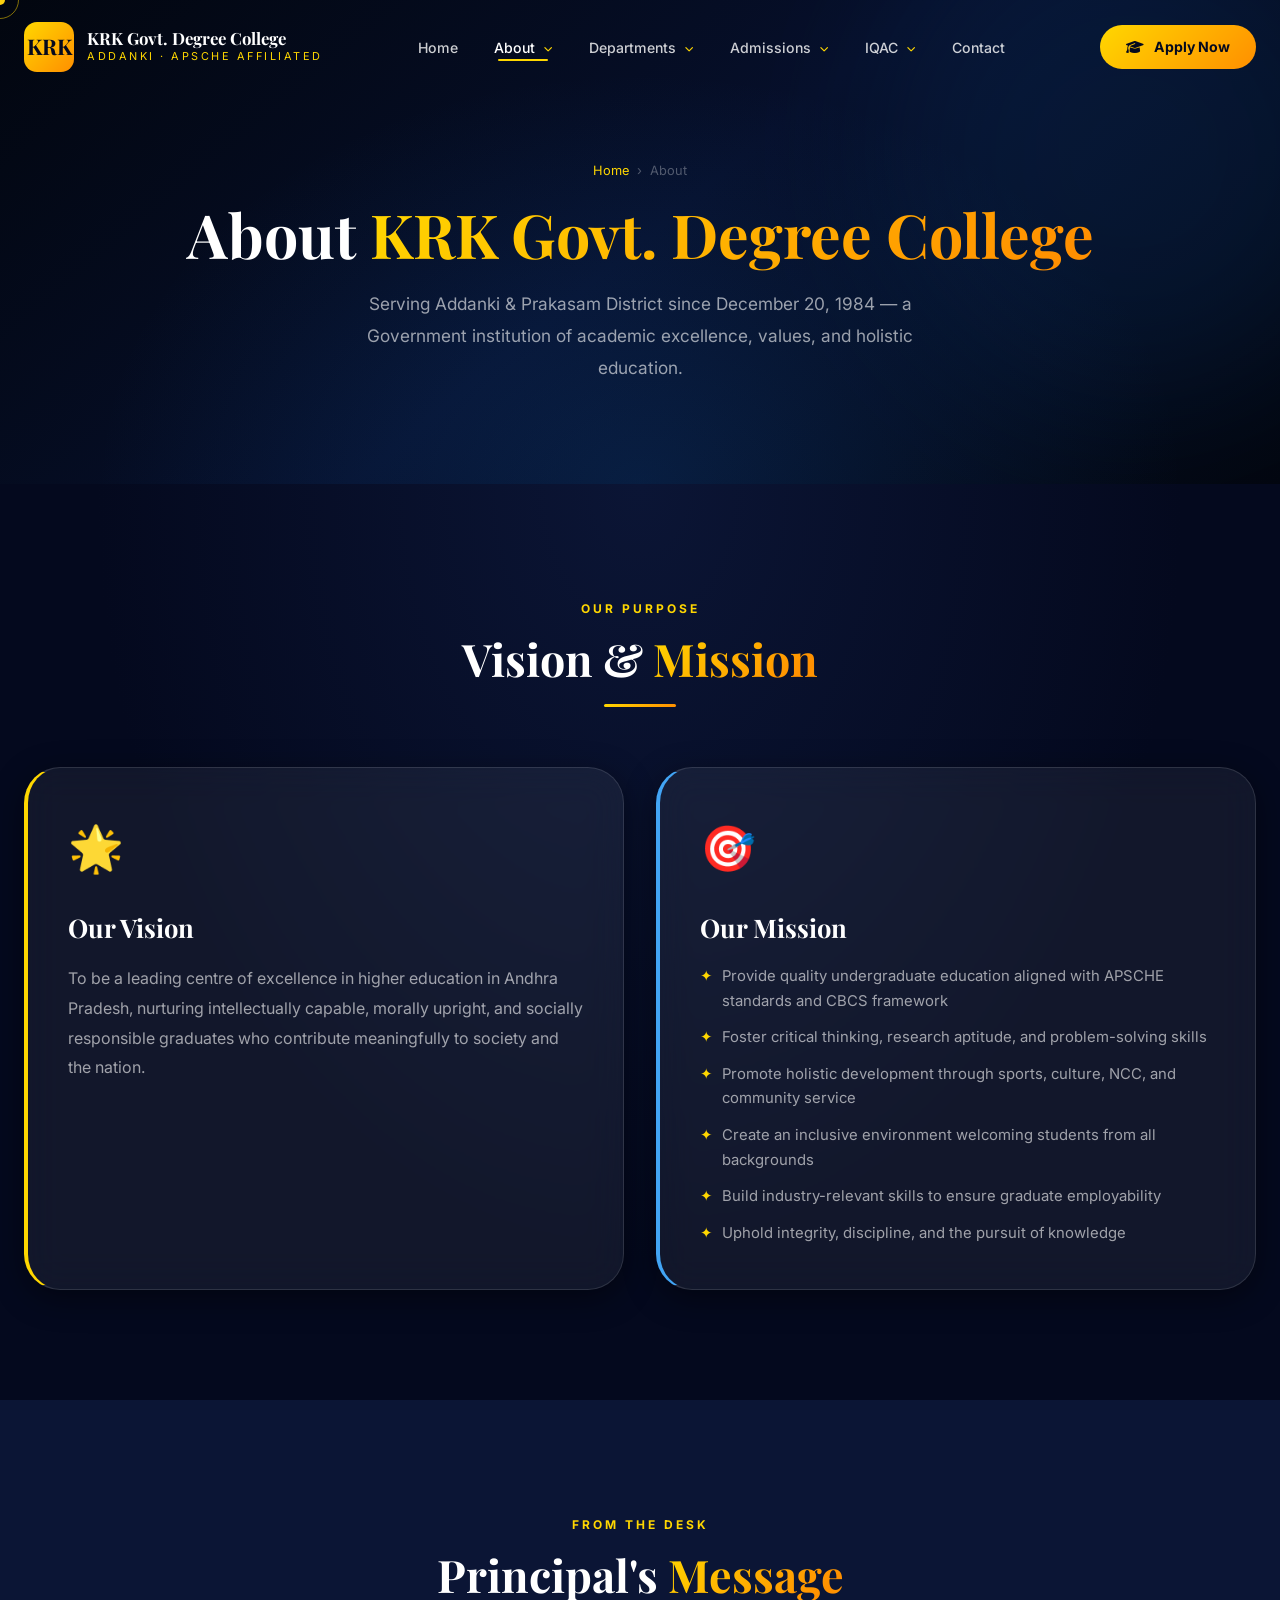
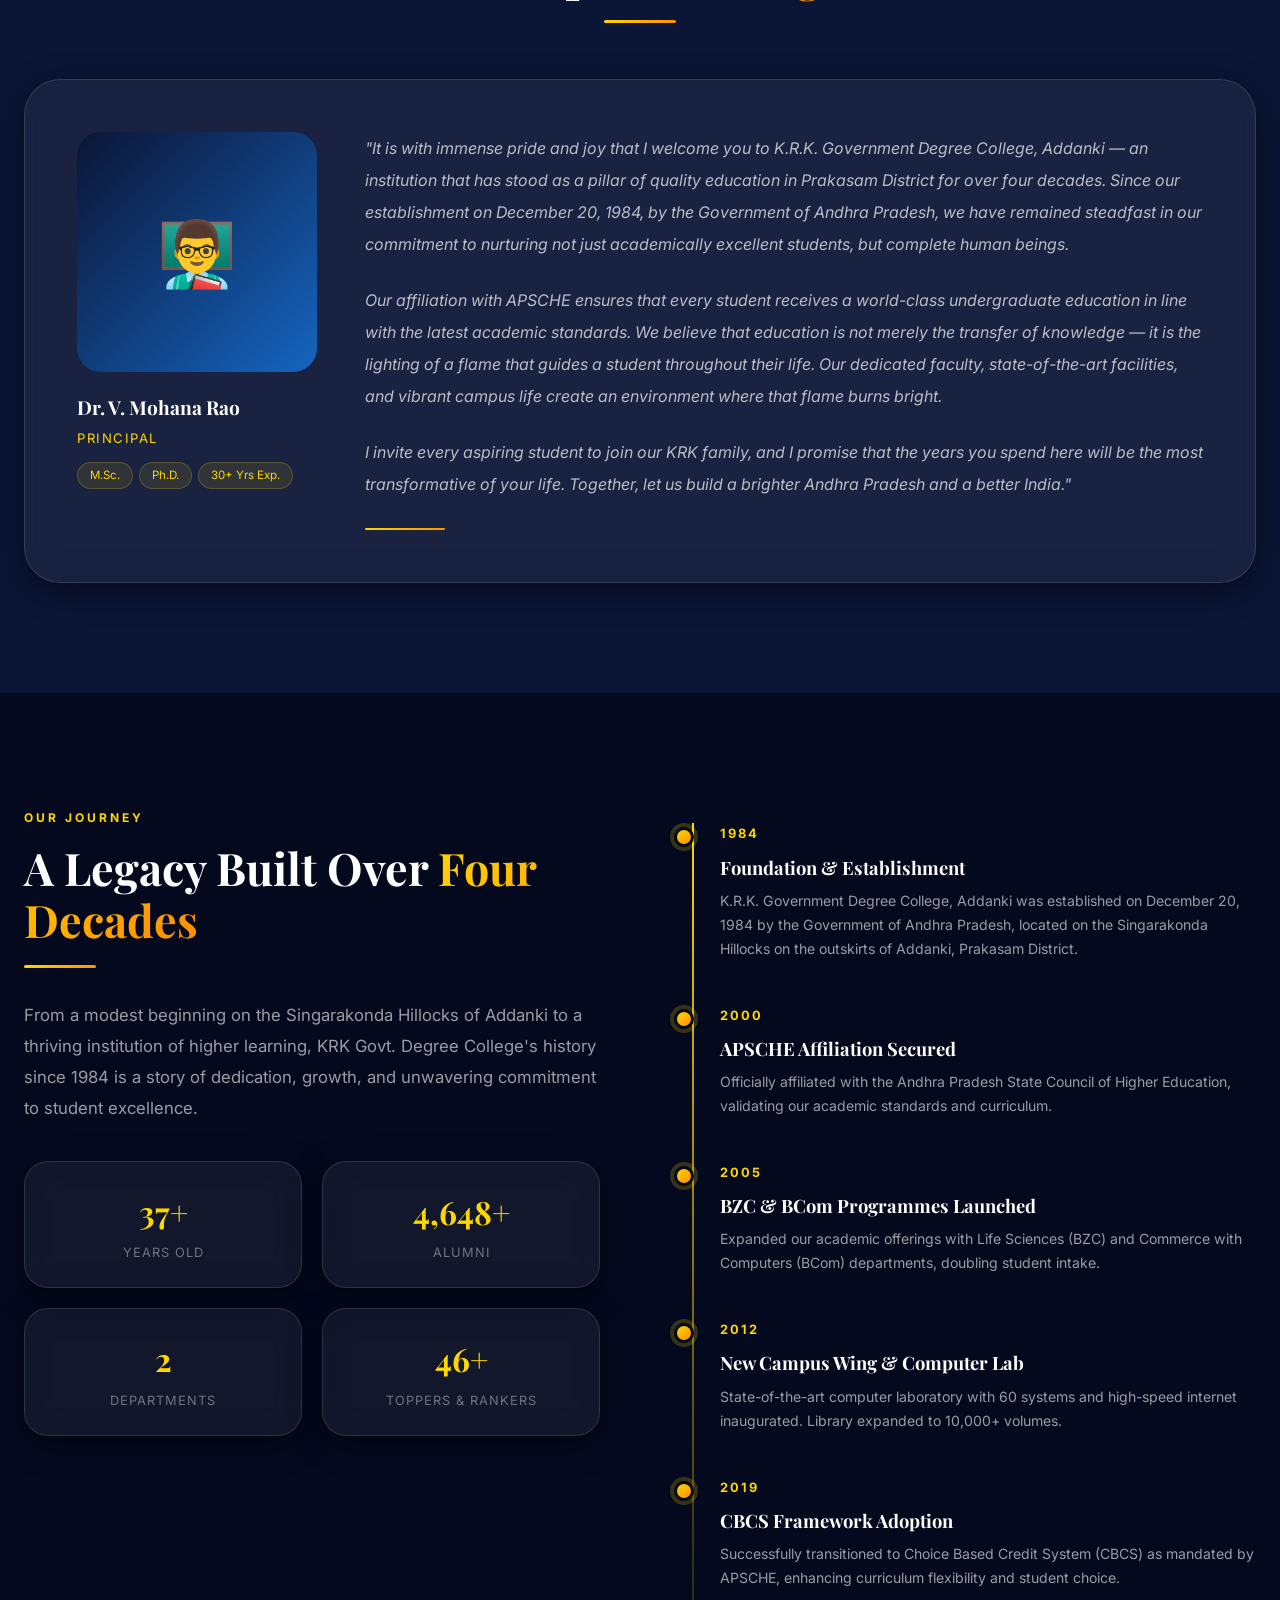
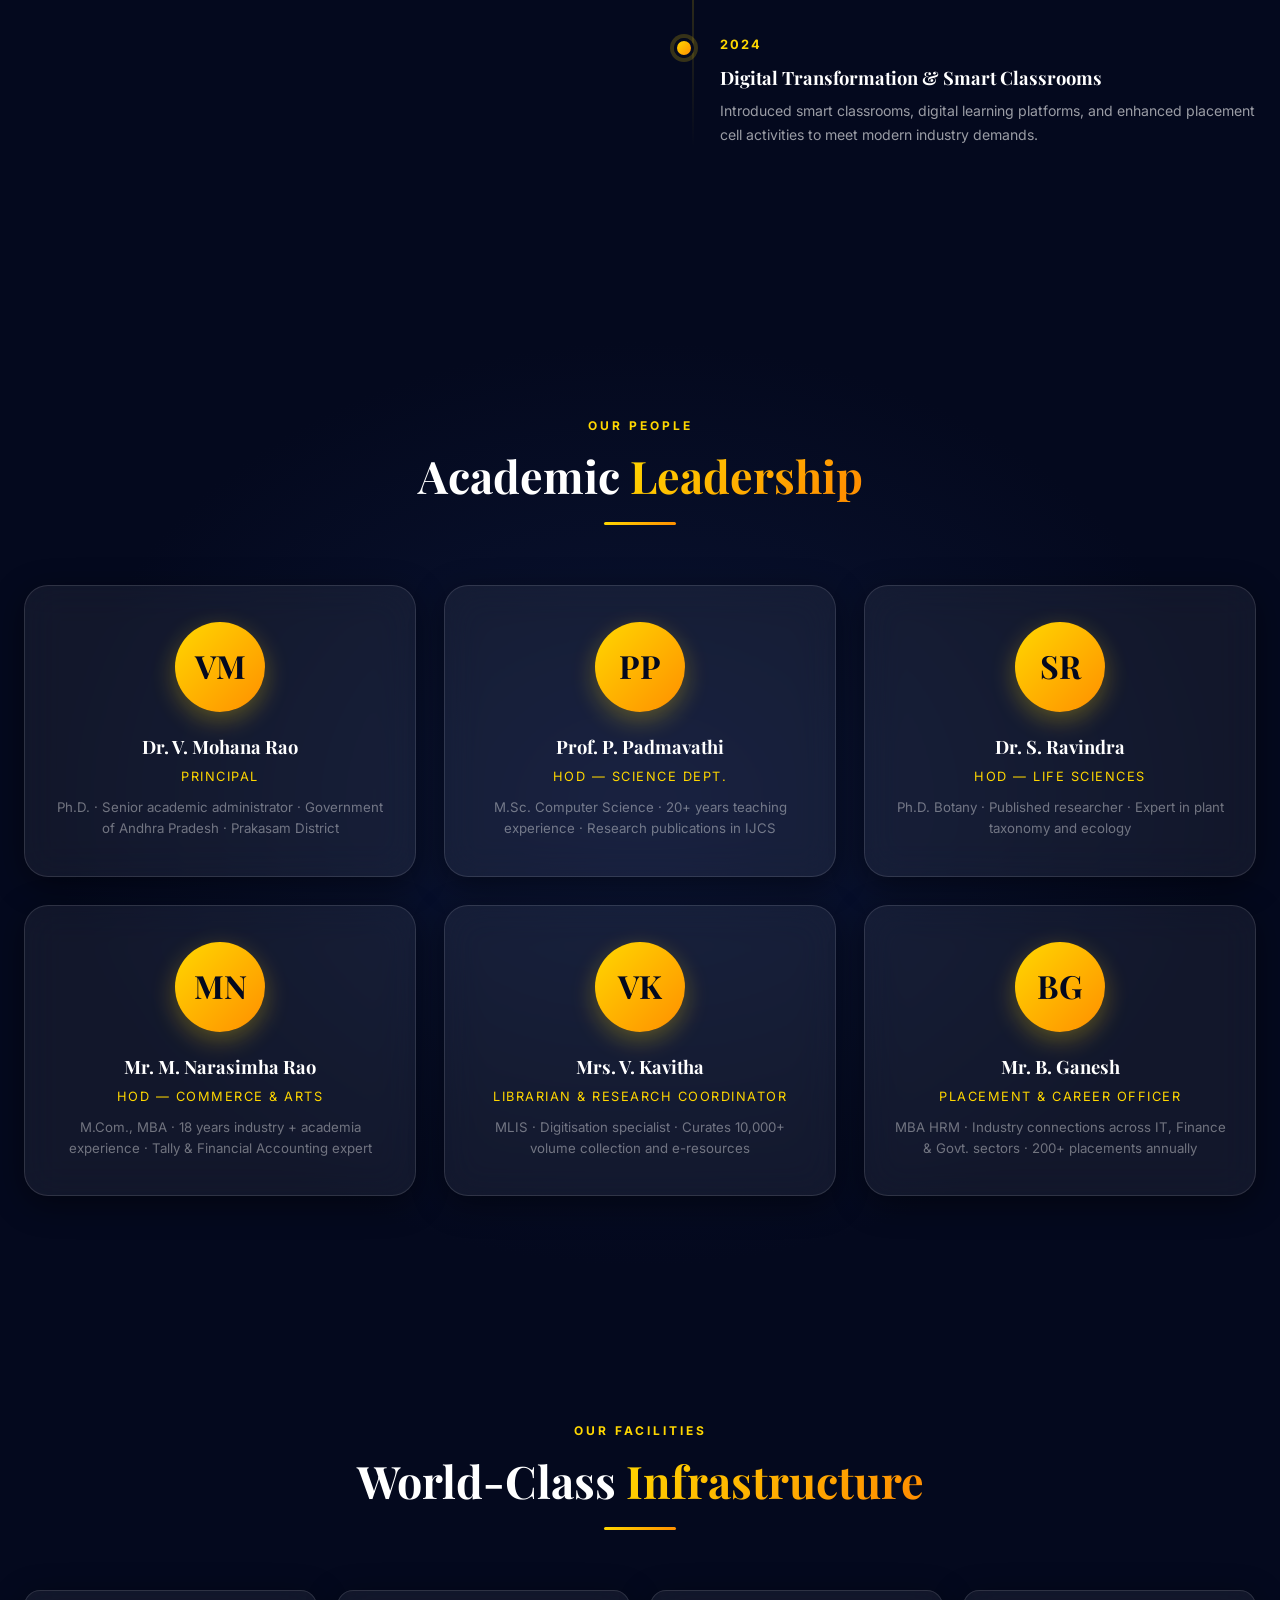
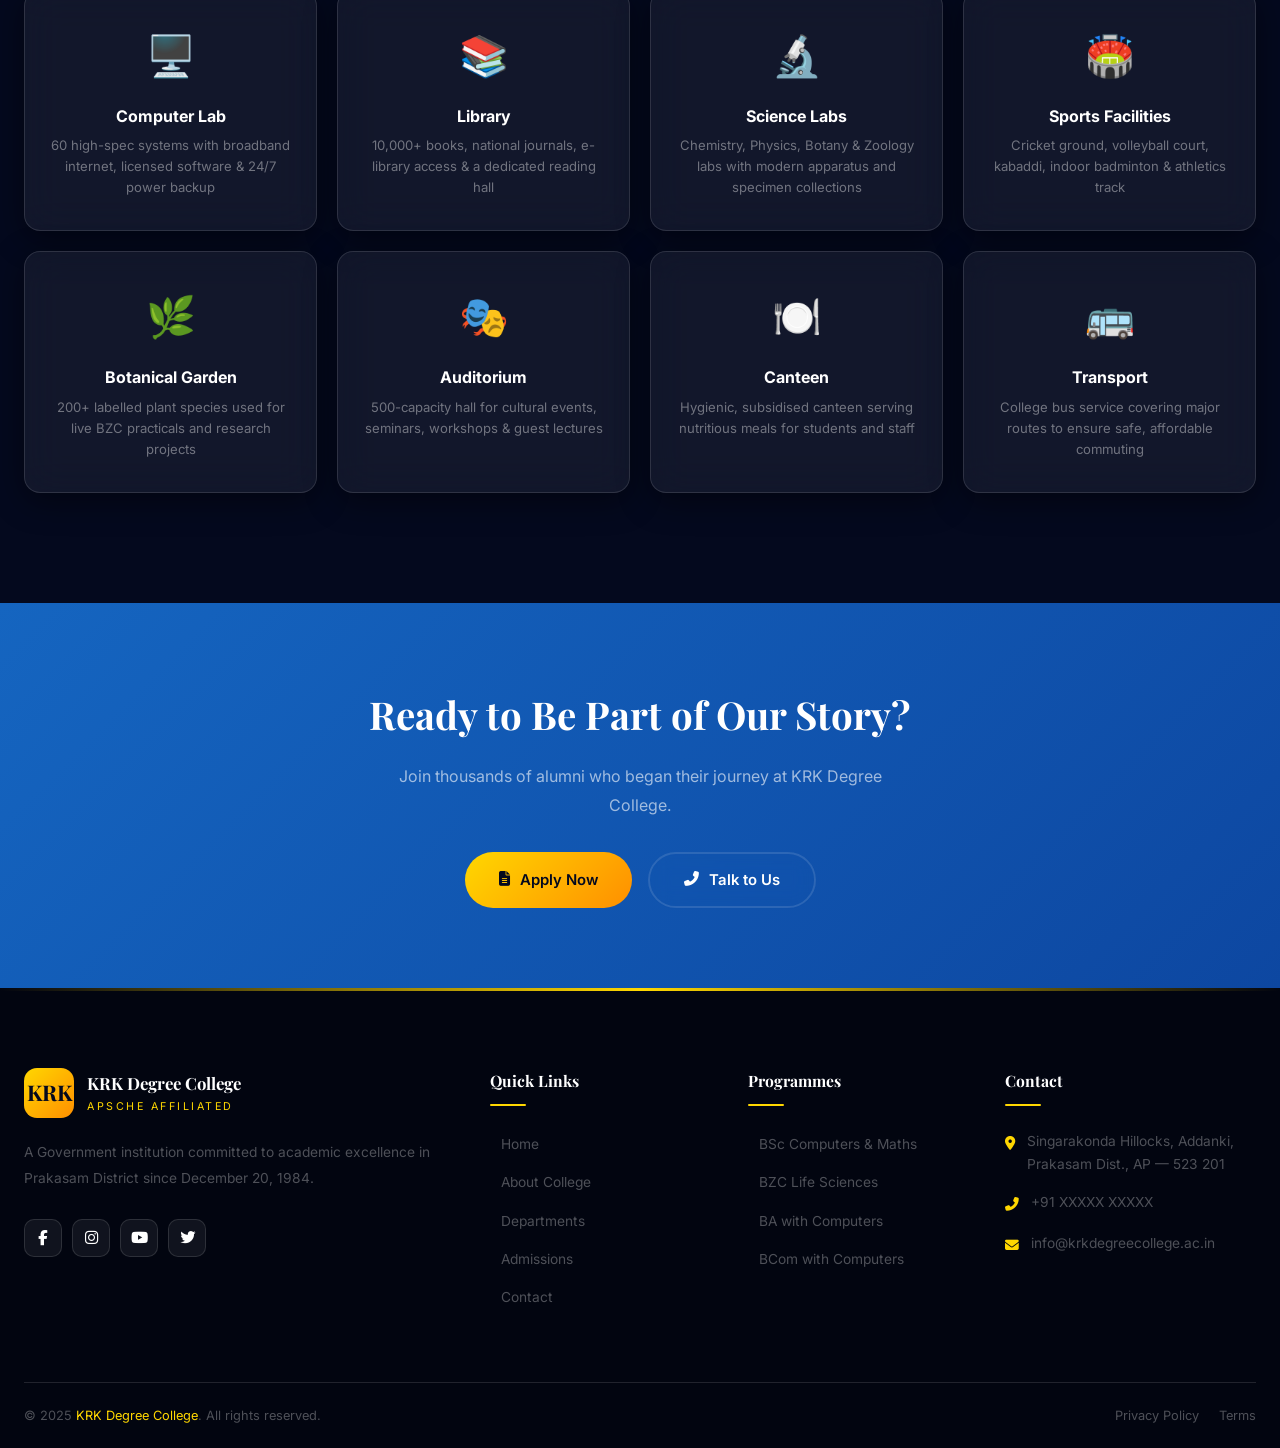
==== commit 82555738: "feat: add Vignan-style dropdown nav, real KRK data, mobile accordion - Replaced flat 5-link nav with" ====
--- a/about.html
+++ b/about.html
@@ -85,34 +85,128 @@
     <a href="index.html" class="nav-logo">
       <div class="nav-logo-badge">KRK</div>
       <div>
-        <div class="nav-logo-name">KRK Degree College</div>
-        <div class="nav-logo-sub">APSCHE Affiliated</div>
+        <div class="nav-logo-name">KRK Govt. Degree College</div>
+        <div class="nav-logo-sub">Addanki · APSCHE Affiliated</div>
       </div>
     </a>
-    <nav>
+    <nav role="navigation">
       <ul class="nav-links">
         <li><a href="index.html">Home</a></li>
-        <li><a href="about.html" class="active">About</a></li>
-        <li><a href="departments.html">Departments</a></li>
-        <li><a href="admissions.html">Admissions</a></li>
+
+        <li class="has-drop">
+          <a href="about.html" class="active">About <i class="fas fa-chevron-down nav-chevron"></i></a>
+          <ul class="nav-dropdown">
+            <li><a href="about.html#vision"><i class="fas fa-eye"></i> Vision &amp; Mission</a></li>
+            <li><a href="about.html#principal"><i class="fas fa-user-tie"></i> Principal's Message</a></li>
+            <li><a href="about.html#history"><i class="fas fa-landmark"></i> History &amp; Legacy</a></li>
+            <li><a href="about.html#leadership"><i class="fas fa-users"></i> Leadership Team</a></li>
+            <li><a href="about.html#infrastructure"><i class="fas fa-building"></i> Campus &amp; Facilities</a></li>
+          </ul>
+        </li>
+
+        <li class="has-drop">
+          <a href="departments.html">Departments <i class="fas fa-chevron-down nav-chevron"></i></a>
+          <ul class="nav-dropdown">
+            <li><a href="departments.html#bsc"><i class="fas fa-flask"></i> BSc &mdash; Computers &amp; Maths</a></li>
+            <li><a href="departments.html#bzc"><i class="fas fa-leaf"></i> BZC &mdash; Life Sciences</a></li>
+            <li><a href="departments.html#bcom"><i class="fas fa-book-open"></i> BA with Computers</a></li>
+            <li><a href="departments.html#bcom"><i class="fas fa-briefcase"></i> BCom with Computers</a></li>
+          </ul>
+        </li>
+
+        <li class="has-drop">
+          <a href="admissions.html">Admissions <i class="fas fa-chevron-down nav-chevron"></i></a>
+          <ul class="nav-dropdown">
+            <li><a href="admissions.html"><i class="fas fa-file-alt"></i> How to Apply</a></li>
+            <li><a href="admissions.html#eligibility"><i class="fas fa-check-circle"></i> Eligibility</a></li>
+            <li><a href="admissions.html#fees"><i class="fas fa-rupee-sign"></i> Fee Structure</a></li>
+            <li><a href="admissions.html#dates"><i class="fas fa-calendar-alt"></i> Important Dates</a></li>
+            <li><a href="admissions.html#apply-form"><i class="fas fa-paper-plane"></i> Apply Online</a></li>
+          </ul>
+        </li>
+
+        <li class="has-drop">
+          <a href="#">IQAC <i class="fas fa-chevron-down nav-chevron"></i></a>
+          <ul class="nav-dropdown">
+            <li><a href="#"><i class="fas fa-award"></i> NAAC Accreditation</a></li>
+            <li><a href="#"><i class="fas fa-clipboard-check"></i> IQAC Activities</a></li>
+            <li><a href="#"><i class="fas fa-book"></i> Research &amp; Publications</a></li>
+            <li><a href="#"><i class="fas fa-chalkboard-teacher"></i> Workshops &amp; Seminars</a></li>
+          </ul>
+        </li>
+
         <li><a href="contact.html">Contact</a></li>
       </ul>
     </nav>
-    <div style="display:flex;align-items:center;gap:12px;">
-      <a href="admissions.html" class="btn btn-gold" style="padding:10px 26px;font-size:.88rem;display:inline-flex;align-items:center;gap:8px;">
+    <div class="nav-right" style="display:flex;align-items:center;gap:12px;">
+      <a href="admissions.html" class="btn btn-gold nav-apply-btn" style="padding:10px 26px;font-size:.88rem;">
         <i class="fas fa-graduation-cap"></i> Apply Now
       </a>
-      <button class="hamburger"><span></span><span></span><span></span></button>
+      <button class="hamburger" aria-label="Toggle menu"><span></span><span></span><span></span></button>
     </div>
   </div>
 </header>
 
 <div class="mobile-nav">
-  <a href="index.html">Home</a>
-  <a href="about.html">About</a>
-  <a href="departments.html">Departments</a>
-  <a href="admissions.html">Admissions</a>
-  <a href="contact.html">Contact</a>
+  <a href="index.html" class="mob-link"><i class="fas fa-home"></i> Home</a>
+
+  <div class="mob-group">
+    <button class="mob-head" onclick="toggleMob(this)">
+      <span><i class="fas fa-university"></i> About</span>
+      <i class="fas fa-chevron-down mob-arrow"></i>
+    </button>
+    <div class="mob-sub">
+      <a href="about.html#vision">Vision &amp; Mission</a>
+      <a href="about.html#principal">Principal's Message</a>
+      <a href="about.html#history">History &amp; Legacy</a>
+      <a href="about.html#leadership">Leadership Team</a>
+      <a href="about.html#infrastructure">Campus &amp; Facilities</a>
+    </div>
+  </div>
+
+  <div class="mob-group">
+    <button class="mob-head" onclick="toggleMob(this)">
+      <span><i class="fas fa-graduation-cap"></i> Departments</span>
+      <i class="fas fa-chevron-down mob-arrow"></i>
+    </button>
+    <div class="mob-sub">
+      <a href="departments.html#bsc">BSc &mdash; Computers &amp; Maths</a>
+      <a href="departments.html#bzc">BZC &mdash; Life Sciences</a>
+      <a href="departments.html#bcom">BA with Computers</a>
+      <a href="departments.html#bcom">BCom with Computers</a>
+    </div>
+  </div>
+
+  <div class="mob-group">
+    <button class="mob-head" onclick="toggleMob(this)">
+      <span><i class="fas fa-file-alt"></i> Admissions</span>
+      <i class="fas fa-chevron-down mob-arrow"></i>
+    </button>
+    <div class="mob-sub">
+      <a href="admissions.html">How to Apply</a>
+      <a href="admissions.html#eligibility">Eligibility</a>
+      <a href="admissions.html#fees">Fee Structure</a>
+      <a href="admissions.html#dates">Important Dates</a>
+    </div>
+  </div>
+
+  <div class="mob-group">
+    <button class="mob-head" onclick="toggleMob(this)">
+      <span><i class="fas fa-award"></i> IQAC</span>
+      <i class="fas fa-chevron-down mob-arrow"></i>
+    </button>
+    <div class="mob-sub">
+      <a href="#">NAAC Accreditation</a>
+      <a href="#">IQAC Activities</a>
+      <a href="#">Research &amp; Publications</a>
+      <a href="#">Workshops &amp; Seminars</a>
+    </div>
+  </div>
+
+  <a href="contact.html" class="mob-link"><i class="fas fa-envelope"></i> Contact</a>
+  <a href="admissions.html" class="btn btn-gold" style="margin-top:20px;width:100%;max-width:340px;justify-content:center;">
+    <i class="fas fa-graduation-cap"></i> Apply Now
+  </a>
 </div>
 
 <!-- ── Inner Hero ── -->
@@ -120,13 +214,13 @@
   <div class="orb" style="width:500px;height:500px;background:var(--blue);top:-100px;right:-100px;opacity:.12;filter:blur(80px);"></div>
   <div class="container">
     <div class="breadcrumb"><a href="index.html">Home</a> <span>›</span> <span>About</span></div>
-    <h1 class="inner-title">About <span class="grad-text">KRK Degree College</span></h1>
-    <p class="inner-desc">A legacy of academic excellence, values, and student-centred education in the heart of Andhra Pradesh.</p>
+    <h1 class="inner-title">About <span class="grad-text">KRK Govt. Degree College</span></h1>
+    <p class="inner-desc">Serving Addanki &amp; Prakasam District since December 20, 1984 — a Government institution of academic excellence, values, and holistic education.</p>
   </div>
 </section>
 
 <!-- ── Vision & Mission ── -->
-<section class="section" style="background:radial-gradient(ellipse at 50% 0%,var(--navy-mid),var(--navy) 60%);">
+<section id="vision" class="section" style="background:radial-gradient(ellipse at 50% 0%,var(--navy-mid),var(--navy) 60%);">
   <div class="container">
     <div style="text-align:center;">
       <span class="section-label">Our Purpose</span>
@@ -160,7 +254,7 @@
 </section>
 
 <!-- ── Principal's Message ── -->
-<section class="section" style="background:var(--navy-mid);">
+<section id="principal" class="section" style="background:var(--navy-mid);">
   <div class="container">
     <div style="text-align:center;margin-bottom:56px;">
       <span class="section-label">From the Desk</span>
@@ -172,8 +266,8 @@
         <div>
           <div class="msg-avatar">👨‍🏫</div>
           <div style="margin-top:20px;">
-            <div class="msg-name">Dr. K. Rama Krishna</div>
-            <div class="msg-role">Principal &amp; Founder</div>
+            <div class="msg-name">Dr. V. Mohana Rao</div>
+            <div class="msg-role">Principal</div>
             <div style="margin-top:12px;display:flex;gap:6px;flex-wrap:wrap;">
               <span style="background:rgba(255,215,0,.1);border:1px solid rgba(255,215,0,.2);border-radius:50px;padding:3px 12px;font-size:.72rem;color:var(--gold);">M.Sc.</span>
               <span style="background:rgba(255,215,0,.1);border:1px solid rgba(255,215,0,.2);border-radius:50px;padding:3px 12px;font-size:.72rem;color:var(--gold);">Ph.D.</span>
@@ -183,10 +277,11 @@
         </div>
         <div>
           <p class="msg-text">
-            "It is with immense pride and joy that I welcome you to KRK Degree College — an institution
-            that has stood as a pillar of quality education in Andhra Pradesh for nearly three decades.
-            Since our founding in 1995, we have remained steadfast in our commitment to nurturing
-            not just academically excellent students, but complete human beings.
+            "It is with immense pride and joy that I welcome you to K.R.K. Government Degree College,
+            Addanki — an institution that has stood as a pillar of quality education in Prakasam District
+            for over four decades. Since our establishment on December 20, 1984, by the Government of
+            Andhra Pradesh, we have remained steadfast in our commitment to nurturing not just
+            academically excellent students, but complete human beings.
           </p>
           <p class="msg-text">
             Our affiliation with APSCHE ensures that every student receives a world-class undergraduate
@@ -208,21 +303,21 @@
 </section>
 
 <!-- ── History Timeline ── -->
-<section class="section">
+<section id="history" class="section">
   <div class="container">
     <div style="display:grid;grid-template-columns:1fr 1fr;gap:80px;align-items:start;">
       <div class="reveal-l">
         <span class="section-label">Our Journey</span>
-        <h2 class="section-title">A Legacy Built Over <span class="grad-text">Three Decades</span></h2>
+        <h2 class="section-title">A Legacy Built Over <span class="grad-text">Four Decades</span></h2>
         <div class="gold-line"></div>
         <p class="section-desc">
-          From a modest beginning to a thriving institution of higher learning,
-          KRK Degree College's history is a story of dedication, growth, and unwavering
-          commitment to student excellence.
+          From a modest beginning on the Singarakonda Hillocks of Addanki to a thriving
+          institution of higher learning, KRK Govt. Degree College's history since 1984 is a
+          story of dedication, growth, and unwavering commitment to student excellence.
         </p>
         <div style="margin-top:36px;display:grid;grid-template-columns:1fr 1fr;gap:20px;">
           <div class="glass-card" style="padding:24px;text-align:center;">
-            <div style="font-size:2rem;font-weight:700;font-family:var(--font-d);color:var(--gold);" data-count="28" data-suffix="+">28+</div>
+            <div style="font-size:2rem;font-weight:700;font-family:var(--font-d);color:var(--gold);" data-count="40" data-suffix="+">40+</div>
             <div style="color:var(--w40);font-size:.8rem;margin-top:4px;text-transform:uppercase;letter-spacing:1px;">Years Old</div>
           </div>
           <div class="glass-card" style="padding:24px;text-align:center;">
@@ -243,9 +338,9 @@
         <div class="timeline">
           <div class="tl-item">
             <div class="tl-dot"></div>
-            <div class="tl-year">1995</div>
+            <div class="tl-year">1984</div>
             <div class="tl-title">Foundation &amp; Establishment</div>
-            <div class="tl-desc">KRK Degree College was founded with a vision to provide accessible, quality higher education to the students of Andhra Pradesh. Started with BSc programme.</div>
+            <div class="tl-desc">K.R.K. Government Degree College, Addanki was established on December 20, 1984 by the Government of Andhra Pradesh, located on the Singarakonda Hillocks on the outskirts of Addanki, Prakasam District.</div>
           </div>
           <div class="tl-item">
             <div class="tl-dot"></div>
@@ -284,7 +379,7 @@
 </section>
 
 <!-- ── Leadership Team ── -->
-<section class="section" style="background:radial-gradient(ellipse at 50% 50%,var(--navy-mid),var(--navy) 65%);">
+<section id="leadership" class="section" style="background:radial-gradient(ellipse at 50% 50%,var(--navy-mid),var(--navy) 65%);">
   <div class="container">
     <div style="text-align:center;margin-bottom:16px;">
       <span class="section-label">Our People</span>
@@ -293,10 +388,10 @@
     </div>
     <div class="leadership-grid">
       <div class="leader-card glass-card reveal">
-        <div class="leader-avatar">DR</div>
-        <div class="leader-name">Dr. K. Rama Krishna</div>
+        <div class="leader-avatar">VM</div>
+        <div class="leader-name">Dr. V. Mohana Rao</div>
         <div class="leader-role">Principal</div>
-        <p class="leader-quals">Ph.D. in Mathematics · 30+ years of academic leadership · Former HOD, State University</p>
+        <p class="leader-quals">Ph.D. · Senior academic administrator · Government of Andhra Pradesh · Prakasam District</p>
       </div>
       <div class="leader-card glass-card reveal">
         <div class="leader-avatar">PP</div>
@@ -333,7 +428,7 @@
 </section>
 
 <!-- ── Infrastructure ── -->
-<section class="section">
+<section id="infrastructure" class="section">
   <div class="container">
     <div style="text-align:center;margin-bottom:16px;">
       <span class="section-label">Our Facilities</span>
@@ -409,7 +504,7 @@
             <div class="foot-logo-sub">APSCHE Affiliated</div>
           </div>
         </div>
-        <p class="foot-desc">Committed to academic excellence and holistic student development since 1995.</p>
+        <p class="foot-desc">A Government institution committed to academic excellence in Prakasam District since December 20, 1984.</p>
         <div class="socials">
           <a href="#" class="soc-btn"><i class="fab fa-facebook-f"></i></a>
           <a href="#" class="soc-btn"><i class="fab fa-instagram"></i></a>
@@ -438,7 +533,7 @@
       </div>
       <div class="foot-col">
         <h4>Contact</h4>
-        <div class="foot-contact-item"><span class="fci-icon"><i class="fas fa-map-marker-alt"></i></span><span>Andhra Pradesh, India</span></div>
+        <div class="foot-contact-item"><span class="fci-icon"><i class="fas fa-map-marker-alt"></i></span><span>Singarakonda Hillocks, Addanki, Prakasam Dist., AP — 523 201</span></div>
         <div class="foot-contact-item"><span class="fci-icon"><i class="fas fa-phone-alt"></i></span><span>+91 XXXXX XXXXX</span></div>
         <div class="foot-contact-item"><span class="fci-icon"><i class="fas fa-envelope"></i></span><span>info@krkdegreecollege.ac.in</span></div>
       </div>
--- a/css/style.css
+++ b/css/style.css
@@ -20,7 +20,9 @@
   --purple:        #6a1b9a;
   --white:         #ffffff;
   --w80:           rgba(255,255,255,0.80);
+  --w70:           rgba(255,255,255,0.70);
   --w60:           rgba(255,255,255,0.60);
+  --w40:           rgba(255,255,255,0.40);
   --w30:           rgba(255,255,255,0.30);
   --w10:           rgba(255,255,255,0.10);
   --w05:           rgba(255,255,255,0.05);
@@ -928,9 +930,11 @@
   .why-grid { grid-template-columns: repeat(2,1fr); }
   .foot-grid { grid-template-columns: 1fr 1fr; }
 }
-@media (max-width: 768px) {
+@media (max-width: 1023px) {
   .nav-links,.nav-right { display: none; }
   .hamburger { display: flex; }
+}
+@media (max-width: 768px) {
   .events-grid { grid-template-columns: 1fr; }
   .gal-grid { grid-template-columns: repeat(2,1fr); grid-template-rows: auto; }
   .gal-span2,.gal-row2 { grid-column: span 1; grid-row: span 1; }
@@ -946,3 +950,143 @@
   .gal-grid  { grid-template-columns: 1fr; }
   .affil-row { flex-direction: column; align-items: stretch; }
 }
+
+/* =============================================
+   DROPDOWN NAVIGATION
+   ============================================= */
+.nav-links > li { position: relative; }
+
+.nav-chevron {
+  font-size: .55rem;
+  margin-left: 5px;
+  transition: transform .3s ease;
+  display: inline-block;
+  vertical-align: middle;
+  color: var(--gold);
+}
+.has-drop:hover .nav-chevron,
+.has-drop:focus-within .nav-chevron { transform: rotate(180deg); }
+
+.nav-dropdown {
+  position: absolute;
+  top: calc(100% + 14px);
+  left: 50%;
+  transform: translateX(-50%) translateY(-8px);
+  min-width: 232px;
+  background: rgba(4,9,30,.97);
+  border: 1px solid rgba(255,255,255,.13);
+  border-radius: var(--rad-lg);
+  padding: 8px;
+  backdrop-filter: blur(28px);
+  -webkit-backdrop-filter: blur(28px);
+  box-shadow: 0 24px 60px rgba(0,0,0,.65), 0 0 0 1px rgba(255,215,0,.04);
+  opacity: 0;
+  visibility: hidden;
+  transition: opacity .28s ease, transform .28s ease, visibility 0s linear .28s;
+  z-index: 200;
+  pointer-events: none;
+  list-style: none;
+}
+.nav-dropdown::before {
+  content: '';
+  position: absolute;
+  top: -6px; left: 50%;
+  width: 12px; height: 12px;
+  background: rgba(4,9,30,.97);
+  border-top: 1px solid rgba(255,255,255,.13);
+  border-left: 1px solid rgba(255,255,255,.13);
+  transform: translateX(-50%) rotate(45deg);
+}
+.has-drop:hover .nav-dropdown,
+.has-drop:focus-within .nav-dropdown {
+  opacity: 1;
+  visibility: visible;
+  transform: translateX(-50%) translateY(0);
+  pointer-events: all;
+  transition: opacity .28s ease, transform .28s ease, visibility 0s linear 0s;
+}
+.nav-dropdown li {
+  list-style: none;
+  border-bottom: 1px solid rgba(255,255,255,.06);
+}
+.nav-dropdown li:last-child { border-bottom: none; }
+.nav-dropdown a {
+  display: flex; align-items: center; gap: 10px;
+  padding: 10px 14px; border-radius: var(--rad-sm);
+  font-size: .84rem; font-weight: 500;
+  color: rgba(255,255,255,.6);
+  transition: all .22s ease; white-space: nowrap;
+}
+.nav-dropdown a::after { display: none !important; }
+.nav-dropdown a i {
+  width: 16px; color: var(--gold); font-size: .78rem;
+  flex-shrink: 0; text-align: center;
+}
+.nav-dropdown a:hover {
+  color: var(--white);
+  background: rgba(255,215,0,.07);
+  padding-left: 20px;
+}
+
+/* =============================================
+   MOBILE NAV — ACCORDION UPGRADE
+   ============================================= */
+.mobile-nav {
+  justify-content: flex-start;
+  padding: 90px 24px 48px;
+  gap: 0;
+  overflow-y: auto;
+  align-items: center;
+}
+.mobile-nav.open { display: flex; }
+
+.mob-link {
+  font-family: var(--font-d); font-size: 1.3rem; color: var(--white);
+  display: flex; align-items: center; gap: 12px;
+  padding: 14px 0; width: 100%; max-width: 340px;
+  border-bottom: 1px solid rgba(255,255,255,.08);
+  transition: color .25s;
+}
+.mob-link:hover { color: var(--gold); }
+.mob-link i { color: var(--gold); width: 22px; font-size: .9rem; }
+
+.mob-group { width: 100%; max-width: 340px; }
+
+.mob-head {
+  display: flex; align-items: center; justify-content: space-between;
+  width: 100%; padding: 14px 0;
+  background: none; border: none;
+  border-bottom: 1px solid rgba(255,255,255,.08);
+  cursor: pointer;
+  font-family: var(--font-d); font-size: 1.3rem; color: var(--white);
+  transition: color .25s, border-color .25s;
+}
+.mob-head:hover { color: var(--gold); }
+.mob-group.open .mob-head { border-color: rgba(255,215,0,.25); color: var(--gold); }
+.mob-head > span { display: flex; align-items: center; gap: 12px; }
+.mob-head > span > i { color: var(--gold); width: 22px; font-size: .9rem; }
+
+.mob-arrow {
+  font-size: .7rem !important;
+  color: rgba(255,215,0,.7) !important;
+  transition: transform .3s ease !important;
+  flex-shrink: 0;
+}
+.mob-group.open .mob-arrow { transform: rotate(180deg); }
+
+.mob-sub {
+  max-height: 0; overflow: hidden;
+  transition: max-height .4s cubic-bezier(.4,0,.2,1);
+  display: flex; flex-direction: column;
+  padding-left: 34px;
+}
+.mob-group.open .mob-sub { max-height: 500px; }
+
+.mob-sub a {
+  color: rgba(255,255,255,.5); font-size: .95rem;
+  padding: 10px 0;
+  border-bottom: 1px solid rgba(255,255,255,.04);
+  transition: color .2s;
+}
+.mob-sub a:last-child { border-bottom: none; }
+.mob-sub a:hover { color: var(--gold); }
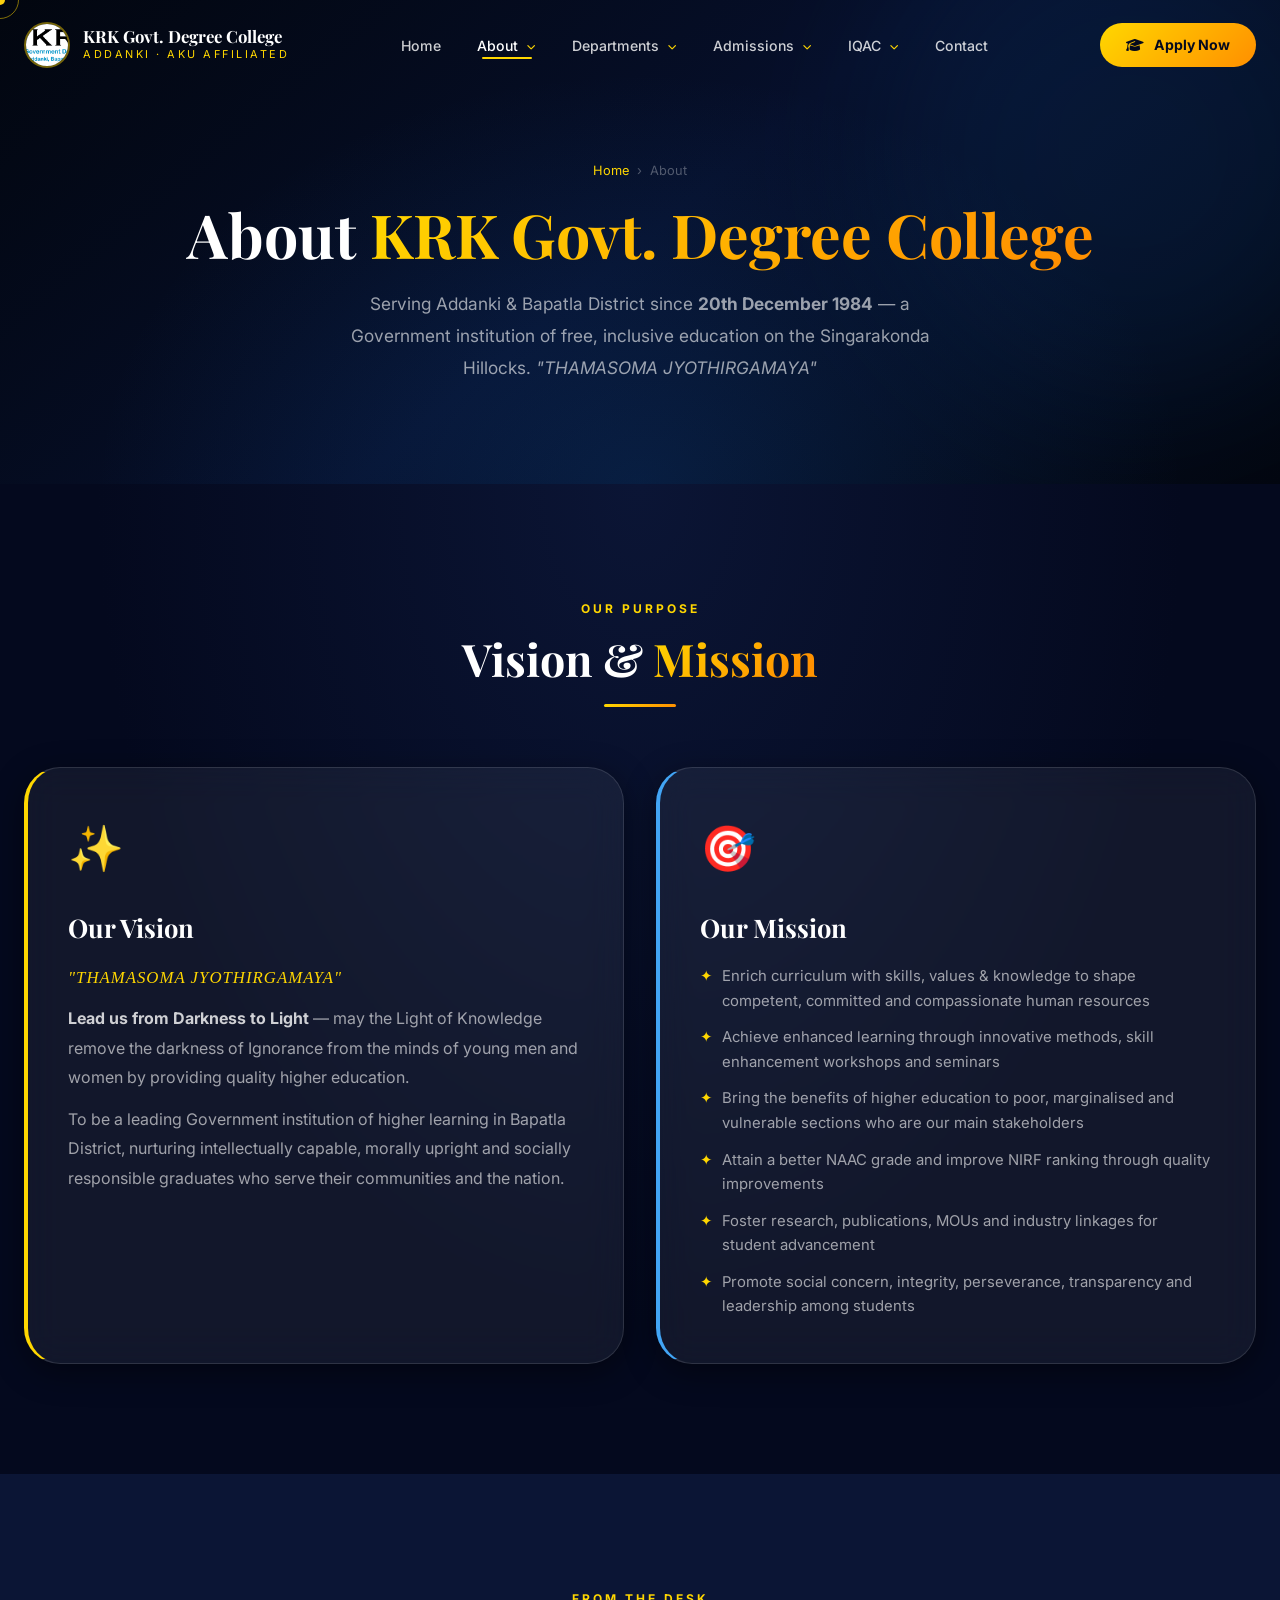
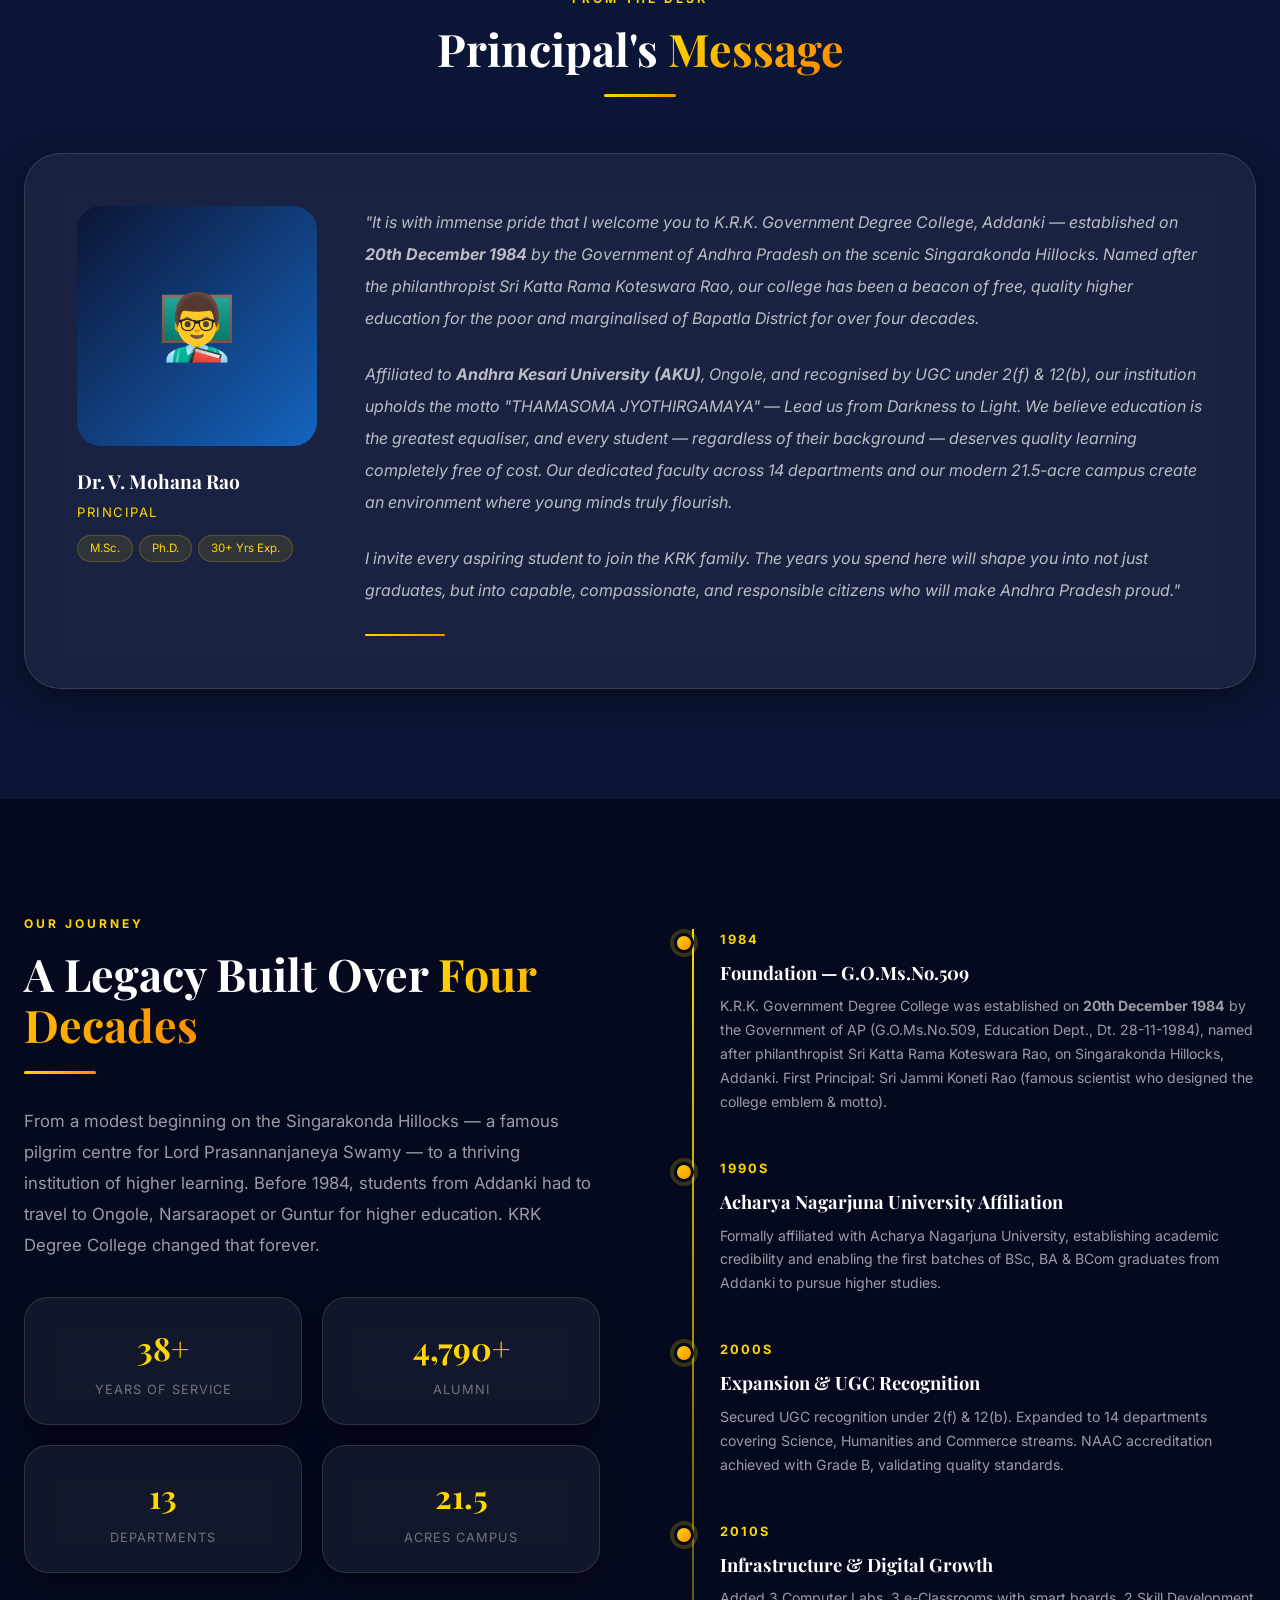
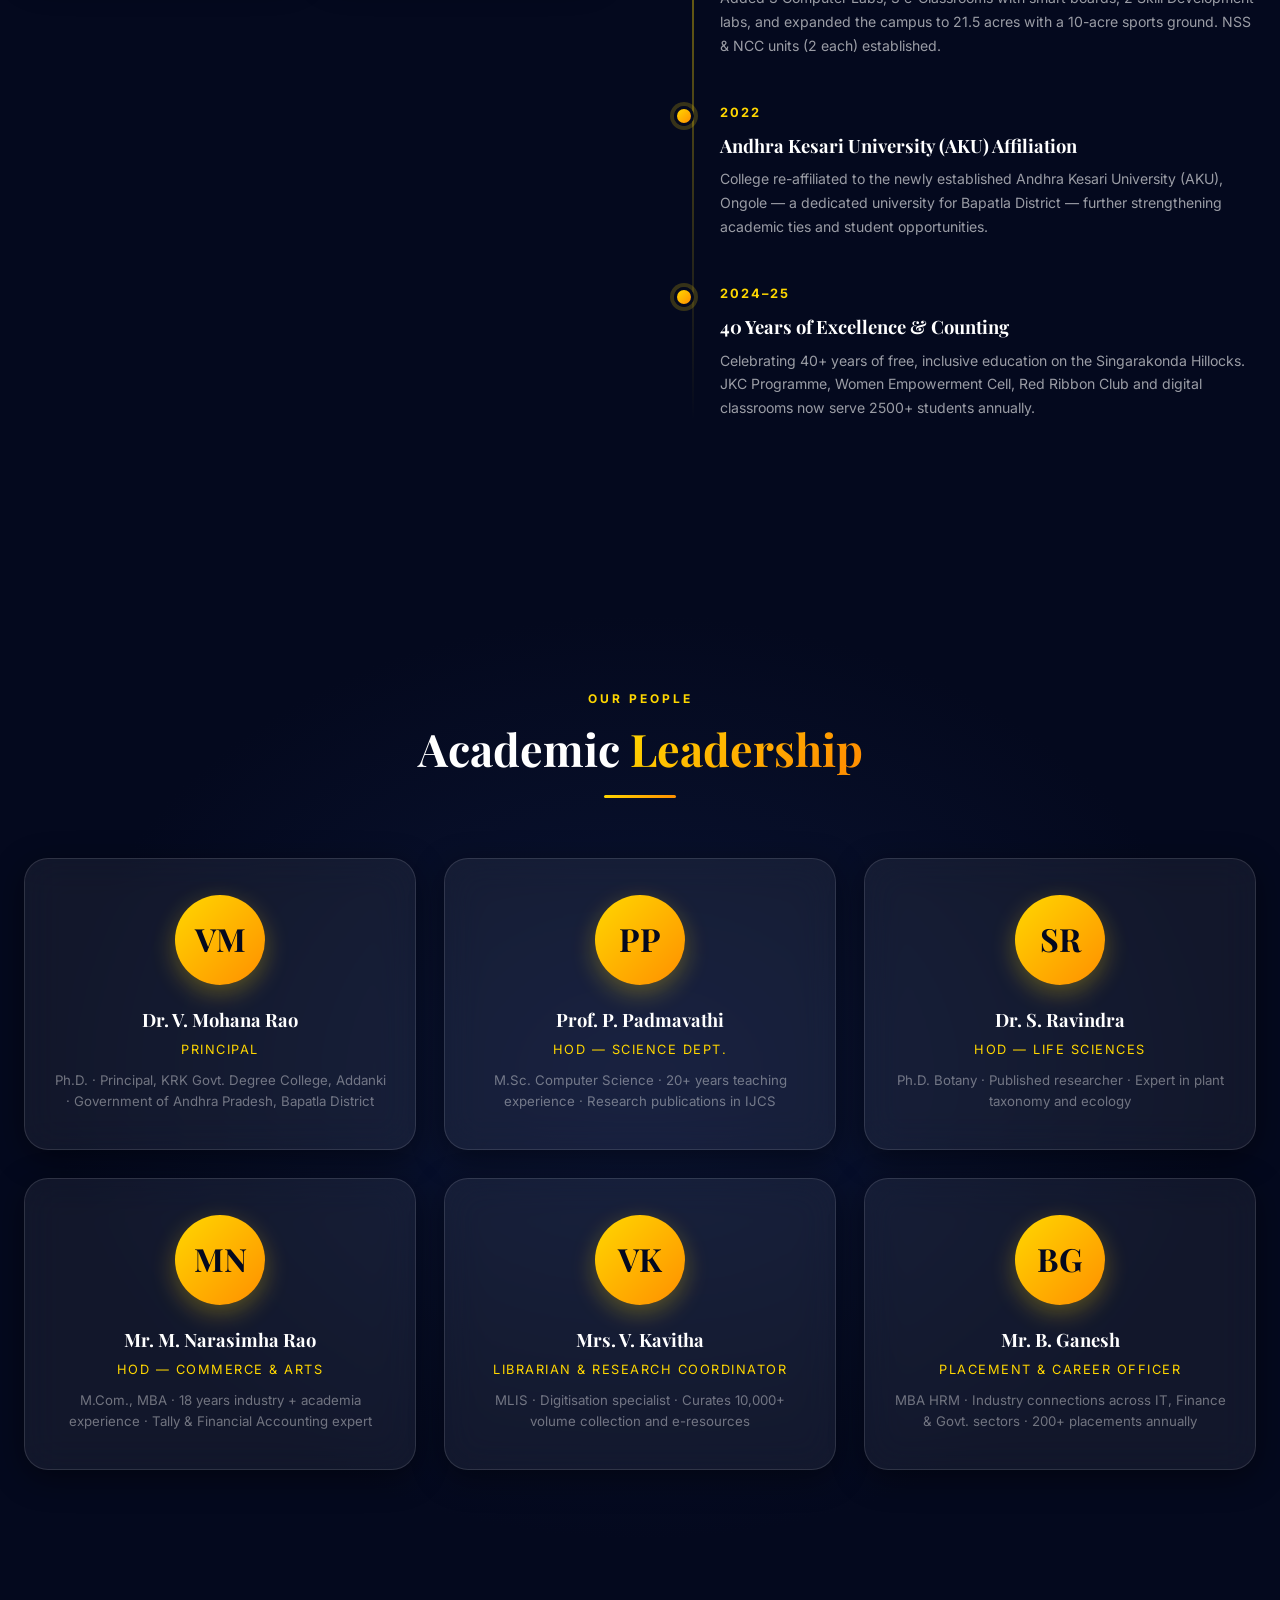
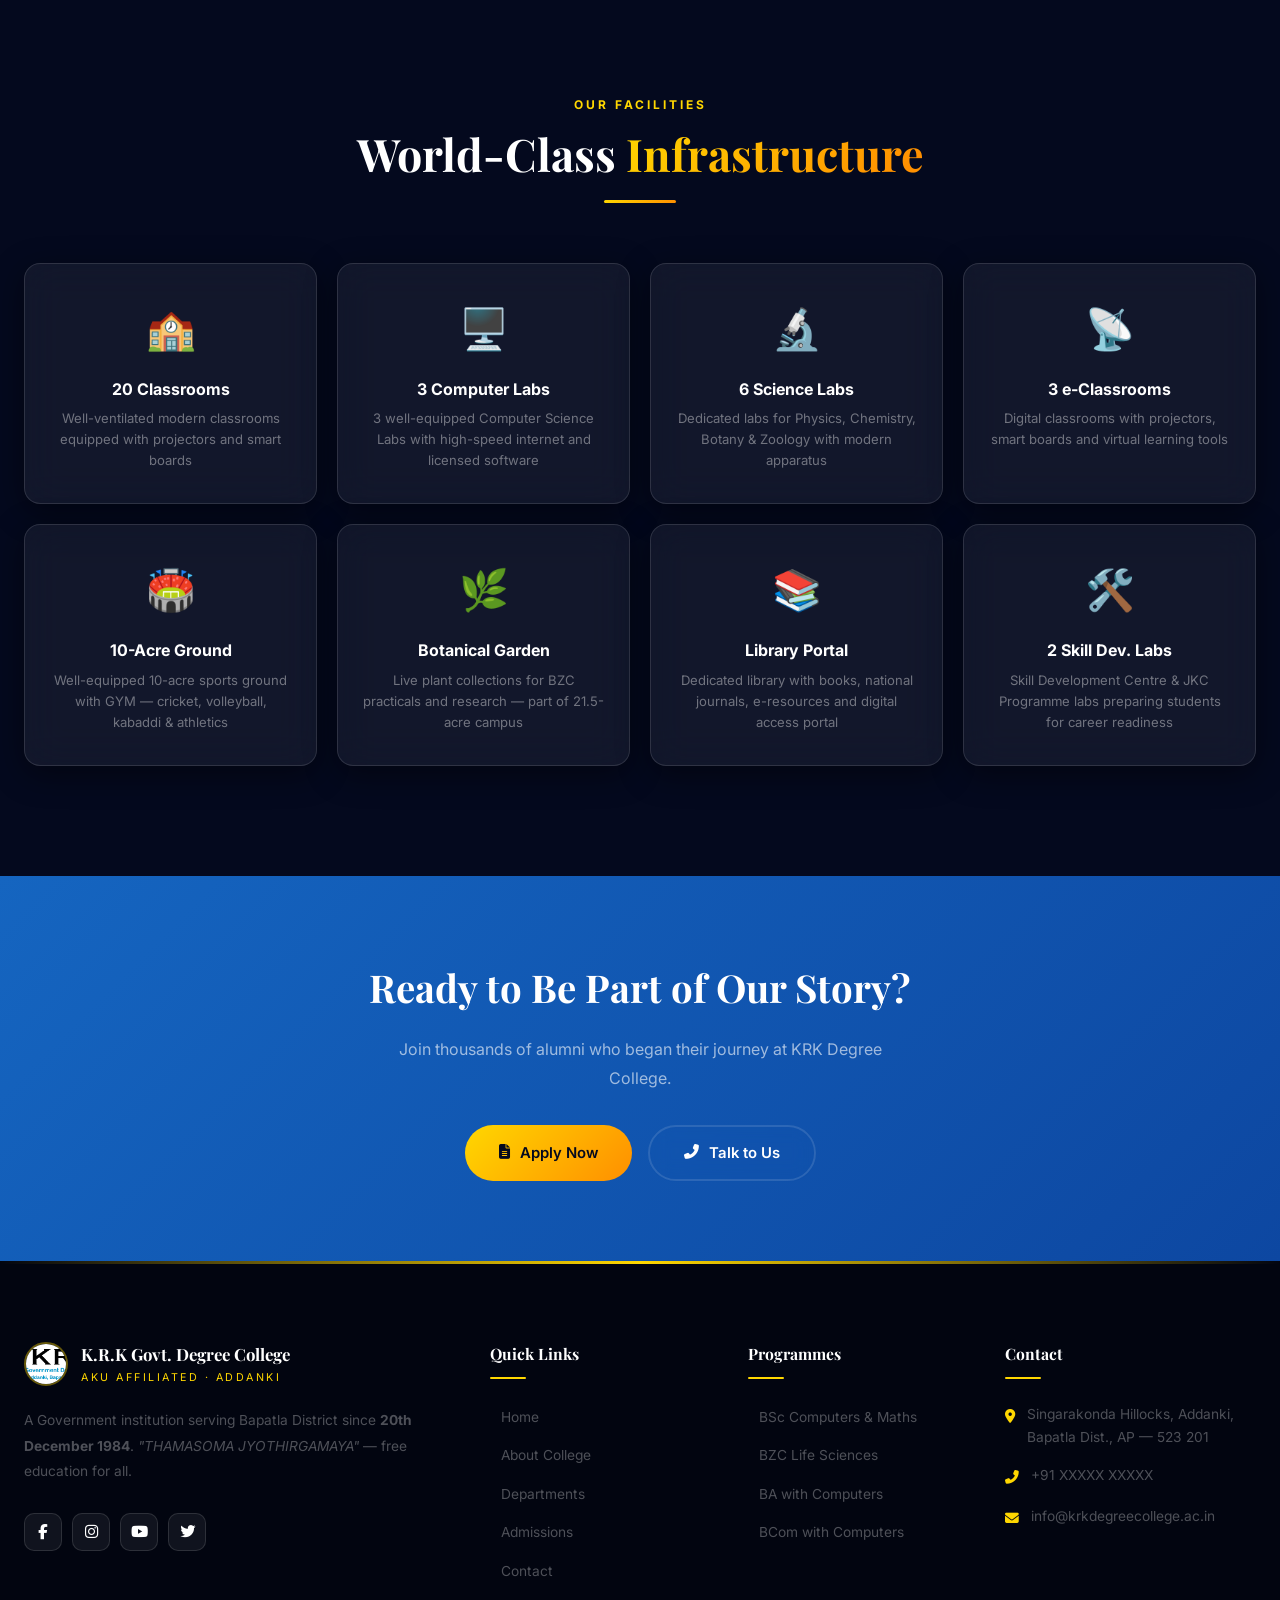
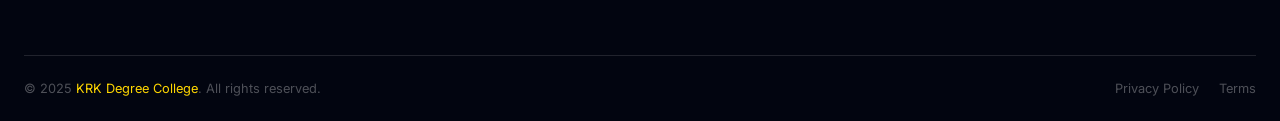
==== commit 639068f4: "feat: real college logo, AKU affiliation, dropdown fix, all KRK data - Added official KRK college lo" ====
--- a/about.html
+++ b/about.html
@@ -83,10 +83,10 @@
 <header id="nav">
   <div class="nav-inner">
     <a href="index.html" class="nav-logo">
-      <div class="nav-logo-badge">KRK</div>
+      <img src="images/krk-logo.png" alt="KRK Emblem" class="nav-emblem-img">
       <div>
         <div class="nav-logo-name">KRK Govt. Degree College</div>
-        <div class="nav-logo-sub">Addanki · APSCHE Affiliated</div>
+        <div class="nav-logo-sub">Addanki · AKU Affiliated</div>
       </div>
     </a>
     <nav role="navigation">
@@ -215,7 +215,7 @@
   <div class="container">
     <div class="breadcrumb"><a href="index.html">Home</a> <span>›</span> <span>About</span></div>
     <h1 class="inner-title">About <span class="grad-text">KRK Govt. Degree College</span></h1>
-    <p class="inner-desc">Serving Addanki &amp; Prakasam District since December 20, 1984 — a Government institution of academic excellence, values, and holistic education.</p>
+    <p class="inner-desc">Serving Addanki &amp; Bapatla District since <strong>20th December 1984</strong> — a Government institution of free, inclusive education on the Singarakonda Hillocks. <em>"THAMASOMA JYOTHIRGAMAYA"</em></p>
   </div>
 </section>
 
@@ -229,24 +229,31 @@
     </div>
     <div class="vm-grid">
       <div class="vm-card glass-card reveal-l" style="border-left:4px solid var(--gold);">
-        <div class="vm-card-icon">🌟</div>
+        <div class="vm-card-icon">✨</div>
         <h3 class="vm-card-title">Our Vision</h3>
-        <p style="color:var(--w60);line-height:1.85;margin-bottom:20px;">
-          To be a leading centre of excellence in higher education in Andhra Pradesh,
-          nurturing intellectually capable, morally upright, and socially responsible graduates
-          who contribute meaningfully to society and the nation.
+        <p style="color:var(--gold);font-family:var(--font-d);font-size:1.05rem;letter-spacing:1px;margin-bottom:12px;font-style:italic;">
+          "THAMASOMA JYOTHIRGAMAYA"
+        </p>
+        <p style="color:var(--w60);line-height:1.85;margin-bottom:12px;">
+          <strong style="color:var(--w80);">Lead us from Darkness to Light</strong> — may the Light of Knowledge remove the
+          darkness of Ignorance from the minds of young men and women by providing quality higher education.
+        </p>
+        <p style="color:var(--w60);line-height:1.85;">
+          To be a leading Government institution of higher learning in Bapatla District, nurturing
+          intellectually capable, morally upright and socially responsible graduates who serve
+          their communities and the nation.
         </p>
       </div>
       <div class="vm-card glass-card reveal-r" style="border-left:4px solid var(--blue-lt);">
         <div class="vm-card-icon">🎯</div>
         <h3 class="vm-card-title">Our Mission</h3>
         <ul class="vm-list">
-          <li>Provide quality undergraduate education aligned with APSCHE standards and CBCS framework</li>
-          <li>Foster critical thinking, research aptitude, and problem-solving skills</li>
-          <li>Promote holistic development through sports, culture, NCC, and community service</li>
-          <li>Create an inclusive environment welcoming students from all backgrounds</li>
-          <li>Build industry-relevant skills to ensure graduate employability</li>
-          <li>Uphold integrity, discipline, and the pursuit of knowledge</li>
+          <li>Enrich curriculum with skills, values &amp; knowledge to shape competent, committed and compassionate human resources</li>
+          <li>Achieve enhanced learning through innovative methods, skill enhancement workshops and seminars</li>
+          <li>Bring the benefits of higher education to poor, marginalised and vulnerable sections who are our main stakeholders</li>
+          <li>Attain a better NAAC grade and improve NIRF ranking through quality improvements</li>
+          <li>Foster research, publications, MOUs and industry linkages for student advancement</li>
+          <li>Promote social concern, integrity, perseverance, transparency and leadership among students</li>
         </ul>
       </div>
     </div>
@@ -277,23 +284,24 @@
         </div>
         <div>
           <p class="msg-text">
-            "It is with immense pride and joy that I welcome you to K.R.K. Government Degree College,
-            Addanki — an institution that has stood as a pillar of quality education in Prakasam District
-            for over four decades. Since our establishment on December 20, 1984, by the Government of
-            Andhra Pradesh, we have remained steadfast in our commitment to nurturing not just
-            academically excellent students, but complete human beings.
+            "It is with immense pride that I welcome you to K.R.K. Government Degree College,
+            Addanki — established on <strong>20th December 1984</strong> by the Government of Andhra Pradesh
+            on the scenic Singarakonda Hillocks. Named after the philanthropist Sri Katta Rama Koteswara Rao,
+            our college has been a beacon of free, quality higher education for the poor and
+            marginalised of Bapatla District for over four decades.
           </p>
           <p class="msg-text">
-            Our affiliation with APSCHE ensures that every student receives a world-class undergraduate
-            education in line with the latest academic standards. We believe that education is not
-            merely the transfer of knowledge — it is the lighting of a flame that guides a student
-            throughout their life. Our dedicated faculty, state-of-the-art facilities, and vibrant
-            campus life create an environment where that flame burns bright.
+            Affiliated to <strong>Andhra Kesari University (AKU)</strong>, Ongole, and recognised by UGC
+            under 2(f) &amp; 12(b), our institution upholds the motto <em>"THAMASOMA JYOTHIRGAMAYA"</em>
+            — Lead us from Darkness to Light. We believe education is the greatest equaliser, and every
+            student — regardless of their background — deserves quality learning completely free of cost.
+            Our dedicated faculty across 14 departments and our modern 21.5-acre campus create an
+            environment where young minds truly flourish.
           </p>
           <p class="msg-text" style="margin-bottom:28px;">
-            I invite every aspiring student to join our KRK family, and I promise that the years you
-            spend here will be the most transformative of your life. Together, let us build
-            a brighter Andhra Pradesh and a better India."
+            I invite every aspiring student to join the KRK family. The years you spend here will
+            shape you into not just graduates, but into capable, compassionate, and responsible
+            citizens who will make Andhra Pradesh proud."
           </p>
           <div style="width:80px;height:2px;background:var(--grad-gold);border-radius:2px;"></div>
         </div>
@@ -311,26 +319,27 @@
         <h2 class="section-title">A Legacy Built Over <span class="grad-text">Four Decades</span></h2>
         <div class="gold-line"></div>
         <p class="section-desc">
-          From a modest beginning on the Singarakonda Hillocks of Addanki to a thriving
-          institution of higher learning, KRK Govt. Degree College's history since 1984 is a
-          story of dedication, growth, and unwavering commitment to student excellence.
+          From a modest beginning on the Singarakonda Hillocks — a famous pilgrim centre for
+          Lord Prasannanjaneya Swamy — to a thriving institution of higher learning. Before 1984,
+          students from Addanki had to travel to Ongole, Narsaraopet or Guntur for higher education.
+          KRK Degree College changed that forever.
         </p>
         <div style="margin-top:36px;display:grid;grid-template-columns:1fr 1fr;gap:20px;">
           <div class="glass-card" style="padding:24px;text-align:center;">
             <div style="font-size:2rem;font-weight:700;font-family:var(--font-d);color:var(--gold);" data-count="40" data-suffix="+">40+</div>
-            <div style="color:var(--w40);font-size:.8rem;margin-top:4px;text-transform:uppercase;letter-spacing:1px;">Years Old</div>
+            <div style="color:var(--w40);font-size:.8rem;margin-top:4px;text-transform:uppercase;letter-spacing:1px;">Years of Service</div>
           </div>
           <div class="glass-card" style="padding:24px;text-align:center;">
             <div style="font-size:2rem;font-weight:700;font-family:var(--font-d);color:var(--gold);" data-count="5000" data-suffix="+">5000+</div>
             <div style="color:var(--w40);font-size:.8rem;margin-top:4px;text-transform:uppercase;letter-spacing:1px;">Alumni</div>
           </div>
           <div class="glass-card" style="padding:24px;text-align:center;">
-            <div style="font-size:2rem;font-weight:700;font-family:var(--font-d);color:var(--gold);" data-count="3">3</div>
+            <div style="font-size:2rem;font-weight:700;font-family:var(--font-d);color:var(--gold);" data-count="14">14</div>
             <div style="color:var(--w40);font-size:.8rem;margin-top:4px;text-transform:uppercase;letter-spacing:1px;">Departments</div>
           </div>
           <div class="glass-card" style="padding:24px;text-align:center;">
-            <div style="font-size:2rem;font-weight:700;font-family:var(--font-d);color:var(--gold);" data-count="50" data-suffix="+">50+</div>
-            <div style="color:var(--w40);font-size:.8rem;margin-top:4px;text-transform:uppercase;letter-spacing:1px;">Toppers &amp; Rankers</div>
+            <div style="font-size:2rem;font-weight:700;font-family:var(--font-d);color:var(--gold);">21.5</div>
+            <div style="color:var(--w40);font-size:.8rem;margin-top:4px;text-transform:uppercase;letter-spacing:1px;">Acres Campus</div>
           </div>
         </div>
       </div>
@@ -339,38 +348,38 @@
           <div class="tl-item">
             <div class="tl-dot"></div>
             <div class="tl-year">1984</div>
-            <div class="tl-title">Foundation &amp; Establishment</div>
-            <div class="tl-desc">K.R.K. Government Degree College, Addanki was established on December 20, 1984 by the Government of Andhra Pradesh, located on the Singarakonda Hillocks on the outskirts of Addanki, Prakasam District.</div>
+            <div class="tl-title">Foundation — G.O.Ms.No.509</div>
+            <div class="tl-desc">K.R.K. Government Degree College was established on <strong>20th December 1984</strong> by the Government of AP (G.O.Ms.No.509, Education Dept., Dt. 28-11-1984), named after philanthropist Sri Katta Rama Koteswara Rao, on Singarakonda Hillocks, Addanki. First Principal: Sri Jammi Koneti Rao (famous scientist who designed the college emblem &amp; motto).</div>
           </div>
           <div class="tl-item">
             <div class="tl-dot"></div>
-            <div class="tl-year">2000</div>
-            <div class="tl-title">APSCHE Affiliation Secured</div>
-            <div class="tl-desc">Officially affiliated with the Andhra Pradesh State Council of Higher Education, validating our academic standards and curriculum.</div>
+            <div class="tl-year">1990s</div>
+            <div class="tl-title">Acharya Nagarjuna University Affiliation</div>
+            <div class="tl-desc">Formally affiliated with Acharya Nagarjuna University, establishing academic credibility and enabling the first batches of BSc, BA &amp; BCom graduates from Addanki to pursue higher studies.</div>
           </div>
           <div class="tl-item">
             <div class="tl-dot"></div>
-            <div class="tl-year">2005</div>
-            <div class="tl-title">BZC &amp; BCom Programmes Launched</div>
-            <div class="tl-desc">Expanded our academic offerings with Life Sciences (BZC) and Commerce with Computers (BCom) departments, doubling student intake.</div>
+            <div class="tl-year">2000s</div>
+            <div class="tl-title">Expansion &amp; UGC Recognition</div>
+            <div class="tl-desc">Secured UGC recognition under 2(f) &amp; 12(b). Expanded to 14 departments covering Science, Humanities and Commerce streams. NAAC accreditation achieved with Grade B, validating quality standards.</div>
           </div>
           <div class="tl-item">
             <div class="tl-dot"></div>
-            <div class="tl-year">2012</div>
-            <div class="tl-title">New Campus Wing &amp; Computer Lab</div>
-            <div class="tl-desc">State-of-the-art computer laboratory with 60 systems and high-speed internet inaugurated. Library expanded to 10,000+ volumes.</div>
+            <div class="tl-year">2010s</div>
+            <div class="tl-title">Infrastructure &amp; Digital Growth</div>
+            <div class="tl-desc">Added 3 Computer Labs, 3 e-Classrooms with smart boards, 2 Skill Development labs, and expanded the campus to 21.5 acres with a 10-acre sports ground. NSS &amp; NCC units (2 each) established.</div>
           </div>
           <div class="tl-item">
             <div class="tl-dot"></div>
-            <div class="tl-year">2019</div>
-            <div class="tl-title">CBCS Framework Adoption</div>
-            <div class="tl-desc">Successfully transitioned to Choice Based Credit System (CBCS) as mandated by APSCHE, enhancing curriculum flexibility and student choice.</div>
+            <div class="tl-year">2022</div>
+            <div class="tl-title">Andhra Kesari University (AKU) Affiliation</div>
+            <div class="tl-desc">College re-affiliated to the newly established Andhra Kesari University (AKU), Ongole — a dedicated university for Bapatla District — further strengthening academic ties and student opportunities.</div>
           </div>
           <div class="tl-item">
             <div class="tl-dot"></div>
-            <div class="tl-year">2024</div>
-            <div class="tl-title">Digital Transformation &amp; Smart Classrooms</div>
-            <div class="tl-desc">Introduced smart classrooms, digital learning platforms, and enhanced placement cell activities to meet modern industry demands.</div>
+            <div class="tl-year">2024–25</div>
+            <div class="tl-title">40 Years of Excellence &amp; Counting</div>
+            <div class="tl-desc">Celebrating 40+ years of free, inclusive education on the Singarakonda Hillocks. JKC Programme, Women Empowerment Cell, Red Ribbon Club and digital classrooms now serve 2500+ students annually.</div>
           </div>
         </div>
       </div>
@@ -391,7 +400,7 @@
         <div class="leader-avatar">VM</div>
         <div class="leader-name">Dr. V. Mohana Rao</div>
         <div class="leader-role">Principal</div>
-        <p class="leader-quals">Ph.D. · Senior academic administrator · Government of Andhra Pradesh · Prakasam District</p>
+        <p class="leader-quals">Ph.D. · Principal, KRK Govt. Degree College, Addanki · Government of Andhra Pradesh, Bapatla District</p>
       </div>
       <div class="leader-card glass-card reveal">
         <div class="leader-avatar">PP</div>
@@ -437,44 +446,44 @@
     </div>
     <div class="infra-grid">
       <div class="infra-card glass-card reveal">
+        <span class="infra-icon">🏫</span>
+        <div class="infra-title">20 Classrooms</div>
+        <div class="infra-desc">Well-ventilated modern classrooms equipped with projectors and smart boards</div>
+      </div>
+      <div class="infra-card glass-card reveal">
         <span class="infra-icon">🖥️</span>
-        <div class="infra-title">Computer Lab</div>
-        <div class="infra-desc">60 high-spec systems with broadband internet, licensed software &amp; 24/7 power backup</div>
-      </div>
-      <div class="infra-card glass-card reveal">
-        <span class="infra-icon">📚</span>
-        <div class="infra-title">Library</div>
-        <div class="infra-desc">10,000+ books, national journals, e-library access &amp; a dedicated reading hall</div>
+        <div class="infra-title">3 Computer Labs</div>
+        <div class="infra-desc">3 well-equipped Computer Science Labs with high-speed internet and licensed software</div>
       </div>
       <div class="infra-card glass-card reveal">
         <span class="infra-icon">🔬</span>
-        <div class="infra-title">Science Labs</div>
-        <div class="infra-desc">Chemistry, Physics, Botany &amp; Zoology labs with modern apparatus and specimen collections</div>
+        <div class="infra-title">6 Science Labs</div>
+        <div class="infra-desc">Dedicated labs for Physics, Chemistry, Botany &amp; Zoology with modern apparatus</div>
+      </div>
+      <div class="infra-card glass-card reveal">
+        <span class="infra-icon">📡</span>
+        <div class="infra-title">3 e-Classrooms</div>
+        <div class="infra-desc">Digital classrooms with projectors, smart boards and virtual learning tools</div>
       </div>
       <div class="infra-card glass-card reveal">
         <span class="infra-icon">🏟️</span>
-        <div class="infra-title">Sports Facilities</div>
-        <div class="infra-desc">Cricket ground, volleyball court, kabaddi, indoor badminton &amp; athletics track</div>
+        <div class="infra-title">10-Acre Ground</div>
+        <div class="infra-desc">Well-equipped 10-acre sports ground with GYM — cricket, volleyball, kabaddi &amp; athletics</div>
       </div>
       <div class="infra-card glass-card reveal">
         <span class="infra-icon">🌿</span>
         <div class="infra-title">Botanical Garden</div>
-        <div class="infra-desc">200+ labelled plant species used for live BZC practicals and research projects</div>
-      </div>
-      <div class="infra-card glass-card reveal">
-        <span class="infra-icon">🎭</span>
-        <div class="infra-title">Auditorium</div>
-        <div class="infra-desc">500-capacity hall for cultural events, seminars, workshops &amp; guest lectures</div>
-      </div>
-      <div class="infra-card glass-card reveal">
-        <span class="infra-icon">🍽️</span>
-        <div class="infra-title">Canteen</div>
-        <div class="infra-desc">Hygienic, subsidised canteen serving nutritious meals for students and staff</div>
-      </div>
-      <div class="infra-card glass-card reveal">
-        <span class="infra-icon">🚌</span>
-        <div class="infra-title">Transport</div>
-        <div class="infra-desc">College bus service covering major routes to ensure safe, affordable commuting</div>
+        <div class="infra-desc">Live plant collections for BZC practicals and research — part of 21.5-acre campus</div>
+      </div>
+      <div class="infra-card glass-card reveal">
+        <span class="infra-icon">📚</span>
+        <div class="infra-title">Library Portal</div>
+        <div class="infra-desc">Dedicated library with books, national journals, e-resources and digital access portal</div>
+      </div>
+      <div class="infra-card glass-card reveal">
+        <span class="infra-icon">🛠️</span>
+        <div class="infra-title">2 Skill Dev. Labs</div>
+        <div class="infra-desc">Skill Development Centre &amp; JKC Programme labs preparing students for career readiness</div>
       </div>
     </div>
   </div>
@@ -498,13 +507,13 @@
     <div class="foot-grid">
       <div>
         <div class="foot-logo-row">
-          <div class="foot-logo-badge">KRK</div>
+          <img src="images/krk-logo.png" alt="KRK Emblem" class="foot-emblem-img">
           <div>
-            <div class="foot-logo-name">KRK Degree College</div>
-            <div class="foot-logo-sub">APSCHE Affiliated</div>
+            <div class="foot-logo-name">K.R.K Govt. Degree College</div>
+            <div class="foot-logo-sub">AKU Affiliated · Addanki</div>
           </div>
         </div>
-        <p class="foot-desc">A Government institution committed to academic excellence in Prakasam District since December 20, 1984.</p>
+        <p class="foot-desc">A Government institution serving Bapatla District since <strong>20th December 1984</strong>. <em>"THAMASOMA JYOTHIRGAMAYA"</em> — free education for all.</p>
         <div class="socials">
           <a href="#" class="soc-btn"><i class="fab fa-facebook-f"></i></a>
           <a href="#" class="soc-btn"><i class="fab fa-instagram"></i></a>
@@ -533,7 +542,7 @@
       </div>
       <div class="foot-col">
         <h4>Contact</h4>
-        <div class="foot-contact-item"><span class="fci-icon"><i class="fas fa-map-marker-alt"></i></span><span>Singarakonda Hillocks, Addanki, Prakasam Dist., AP — 523 201</span></div>
+        <div class="foot-contact-item"><span class="fci-icon"><i class="fas fa-map-marker-alt"></i></span><span>Singarakonda Hillocks, Addanki, Bapatla Dist., AP — 523 201</span></div>
         <div class="foot-contact-item"><span class="fci-icon"><i class="fas fa-phone-alt"></i></span><span>+91 XXXXX XXXXX</span></div>
         <div class="foot-contact-item"><span class="fci-icon"><i class="fas fa-envelope"></i></span><span>info@krkdegreecollege.ac.in</span></div>
       </div>
--- a/css/style.css
+++ b/css/style.css
@@ -969,9 +969,9 @@
 
 .nav-dropdown {
   position: absolute;
-  top: calc(100% + 14px);
+  top: calc(100% + 8px);
   left: 50%;
-  transform: translateX(-50%) translateY(-8px);
+  transform: translateX(-50%) translateY(-6px);
   min-width: 232px;
   background: rgba(4,9,30,.97);
   border: 1px solid rgba(255,255,255,.13);
@@ -982,7 +982,7 @@
   box-shadow: 0 24px 60px rgba(0,0,0,.65), 0 0 0 1px rgba(255,215,0,.04);
   opacity: 0;
   visibility: hidden;
-  transition: opacity .28s ease, transform .28s ease, visibility 0s linear .28s;
+  transition: opacity .25s ease, transform .25s ease, visibility 0s linear .25s;
   z-index: 200;
   pointer-events: none;
   list-style: none;
@@ -997,13 +997,23 @@
   border-left: 1px solid rgba(255,255,255,.13);
   transform: translateX(-50%) rotate(45deg);
 }
+/* Invisible hover bridge — fills the gap so cursor stays in li hover zone */
+.has-drop::after {
+  content: '';
+  position: absolute;
+  top: 100%;
+  left: -16px; right: -16px;
+  height: 12px;
+}
+/* Show: CSS hover/focus OR JS .open class */
 .has-drop:hover .nav-dropdown,
-.has-drop:focus-within .nav-dropdown {
+.has-drop:focus-within .nav-dropdown,
+.nav-dropdown.open {
   opacity: 1;
   visibility: visible;
   transform: translateX(-50%) translateY(0);
   pointer-events: all;
-  transition: opacity .28s ease, transform .28s ease, visibility 0s linear 0s;
+  transition: opacity .25s ease, transform .25s ease, visibility 0s linear 0s;
 }
 .nav-dropdown li {
   list-style: none;
@@ -1090,3 +1100,162 @@
 }
 .mob-sub a:last-child { border-bottom: none; }
 .mob-sub a:hover { color: var(--gold); }
+
+/* =============================================
+   COLLEGE LOGO / EMBLEM
+   ============================================= */
+.nav-emblem-img {
+  width: 46px; height: 46px;
+  border-radius: 50%;
+  object-fit: cover;
+  flex-shrink: 0;
+  border: 2px solid rgba(255,215,0,0.45);
+  animation: emblGlow 3s ease-in-out infinite;
+}
+@keyframes emblGlow {
+  0%, 100% { box-shadow: 0 0 6px rgba(255,215,0,0.35), 0 0 0 2px rgba(255,215,0,0.15); }
+  50%       { box-shadow: 0 0 18px rgba(255,215,0,0.75), 0 0 0 2px rgba(255,215,0,0.4); }
+}
+.foot-emblem-img {
+  width: 44px; height: 44px;
+  border-radius: 50%;
+  object-fit: cover;
+  flex-shrink: 0;
+  border: 2px solid rgba(255,215,0,0.4);
+  animation: emblGlow 4s ease-in-out infinite;
+}
+.hero-emblem-img {
+  width: 100%; height: 100%;
+  border-radius: 50%;
+  object-fit: cover;
+  display: block;
+  animation: heroEmblPulse 4s ease-in-out infinite;
+}
+@keyframes heroEmblPulse {
+  0%, 100% { transform: scale(1);    filter: drop-shadow(0 0 10px rgba(255,215,0,0.45)); }
+  50%       { transform: scale(1.04); filter: drop-shadow(0 0 22px rgba(255,215,0,0.85)); }
+}
+/* Emblem div now transparent (image fills it) */
+.emblem.has-img { background: transparent; border: none; font-size: 0; }
+
+/* =============================================
+   HERO MOTTO LINE
+   ============================================= */
+.hero-motto {
+  margin: 14px 0 18px;
+  display: flex; flex-direction: column; gap: 3px;
+}
+.motto-text {
+  font-family: var(--font-d);
+  color: var(--gold);
+  font-size: clamp(.75rem, 1.2vw, .9rem);
+  letter-spacing: 2px;
+  font-weight: 600;
+}
+.motto-trans {
+  color: var(--w60);
+  font-size: clamp(.7rem, 1vw, .8rem);
+  font-style: italic;
+}
+
+/* =============================================
+   FREE EDUCATION BADGE
+   ============================================= */
+.free-edu-badge {
+  display: inline-flex;
+  align-items: center;
+  gap: 8px;
+  background: rgba(46,125,50,.18);
+  border: 1px solid rgba(129,199,132,.4);
+  color: #a5d6a7;
+  padding: 6px 14px;
+  border-radius: var(--rad-pill);
+  font-size: .8rem;
+  font-weight: 600;
+  letter-spacing: .5px;
+  margin-bottom: 14px;
+}
+.free-edu-badge i { color: #81c784; }
+
+/* =============================================
+   FLOATING BADGE 4 (BA)
+   ============================================= */
+.fb-4 {
+  bottom: 22%;
+  right: -28px;
+  animation-delay: 3.5s;
+  border-color: rgba(255,215,0,.25);
+  color: var(--gold-lt);
+}
+
+/* =============================================
+   MOBILE PROGRAMME CHIPS (hero area)
+   ============================================= */
+.hero-prog-chips {
+  display: none;
+  flex-wrap: wrap;
+  gap: 8px;
+  margin-top: 22px;
+}
+.hero-prog-chips span {
+  display: inline-flex;
+  align-items: center;
+  gap: 6px;
+  background: rgba(255,215,0,.08);
+  border: 1px solid rgba(255,215,0,.28);
+  color: var(--gold-lt);
+  padding: 7px 14px;
+  border-radius: var(--rad-pill);
+  font-size: .82rem;
+  font-weight: 500;
+  transition: background .2s;
+}
+.hero-prog-chips span:hover { background: rgba(255,215,0,.15); }
+.hero-prog-chips span i { font-size: .75rem; }
+@media (max-width: 1100px) { .hero-prog-chips { display: flex; } }
+
+/* =============================================
+   DEPT GRID — 4 COLUMNS
+   ============================================= */
+.dept-grid {
+  grid-template-columns: repeat(4, 1fr) !important;
+  gap: 18px !important;
+}
+@media (max-width: 960px)  { .dept-grid { grid-template-columns: repeat(2, 1fr) !important; } }
+@media (max-width: 540px)  { .dept-grid { grid-template-columns: 1fr !important; } }
+.dept-card { min-height: 340px; }
+
+/* =============================================
+   PRELOADER LOGO
+   ============================================= */
+.pre-logo {
+  width: 90px; height: 90px;
+  border-radius: 50%;
+  object-fit: cover;
+  animation: preLogoSpin 2s ease-in-out infinite alternate;
+  border: 3px solid rgba(255,215,0,0.5);
+}
+@keyframes preLogoSpin {
+  0%   { transform: scale(1);    filter: drop-shadow(0 0 12px rgba(255,215,0,.5)); }
+  100% { transform: scale(1.08); filter: drop-shadow(0 0 28px rgba(255,215,0,1)); }
+}
+
+/* =============================================
+   UNIVERSITY / AFFILIATION CHIP
+   ============================================= */
+.affil-chip-highlight {
+  border: 1px solid rgba(255,215,0,.3);
+  background: rgba(255,215,0,.06) !important;
+}
+
+/* =============================================
+   GENERAL MOBILE FRIENDLINESS
+   ============================================= */
+@media (max-width: 600px) {
+  .hero-title { font-size: clamp(2rem, 9vw, 3rem); }
+  .hero-sub { font-size: .9rem; }
+  .section-title { font-size: clamp(1.4rem, 6vw, 2rem); }
+  .dept-card .dept-desc { font-size: .82rem; }
+  .foot-grid { gap: 32px; }
+  .stat-num { font-size: clamp(1.8rem, 7vw, 2.6rem); }
+}
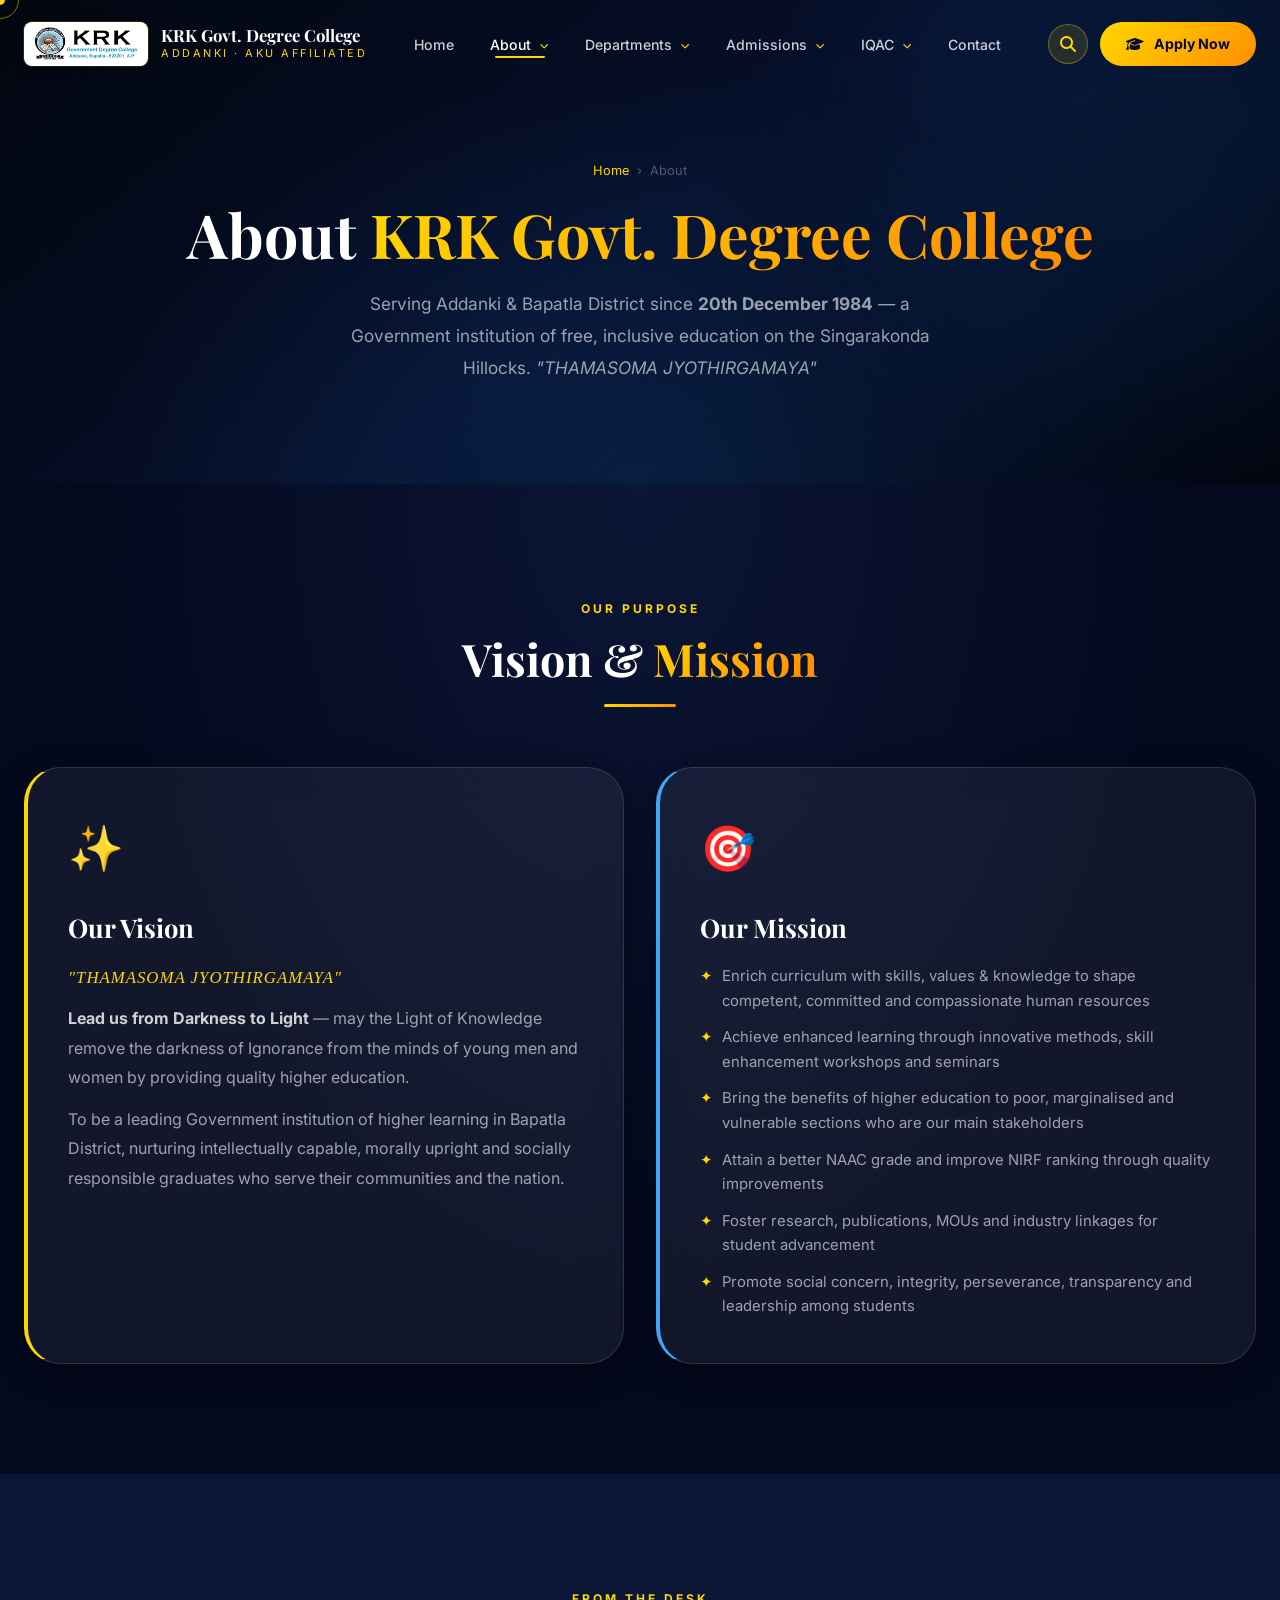
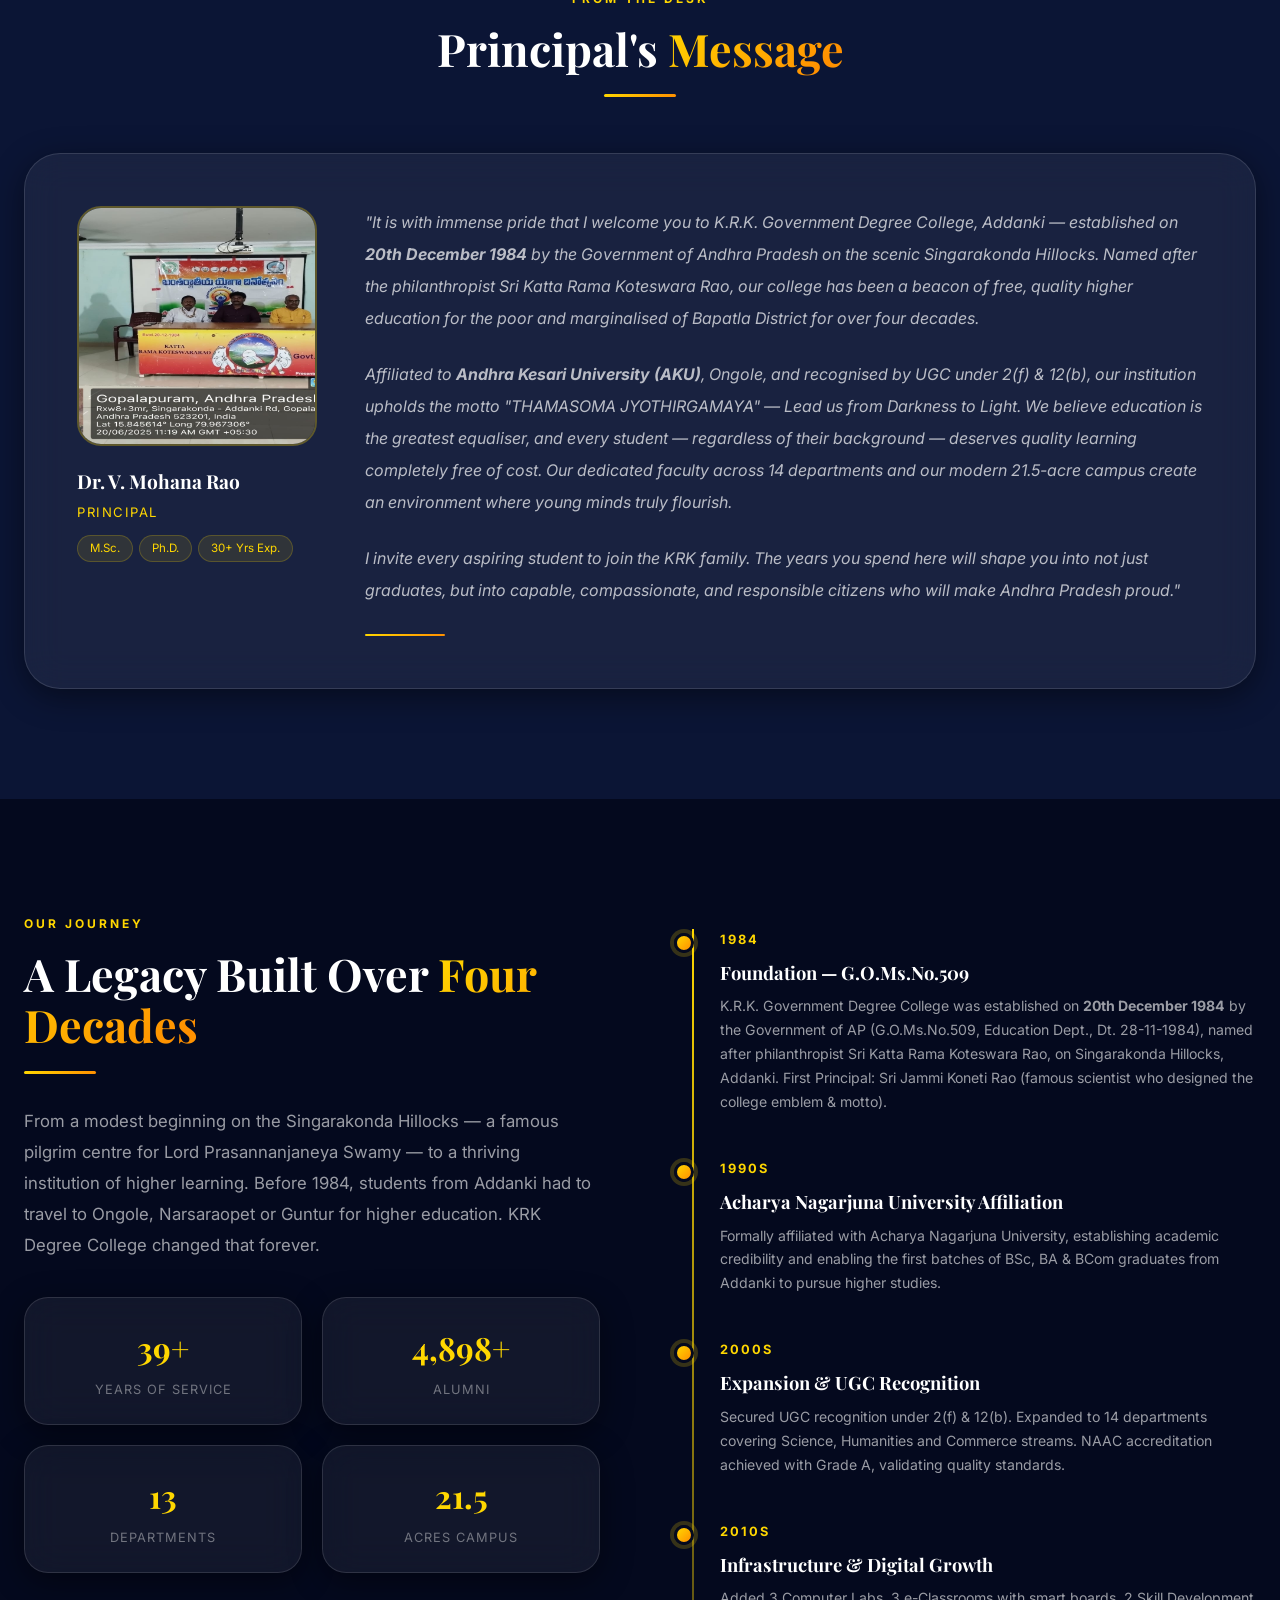
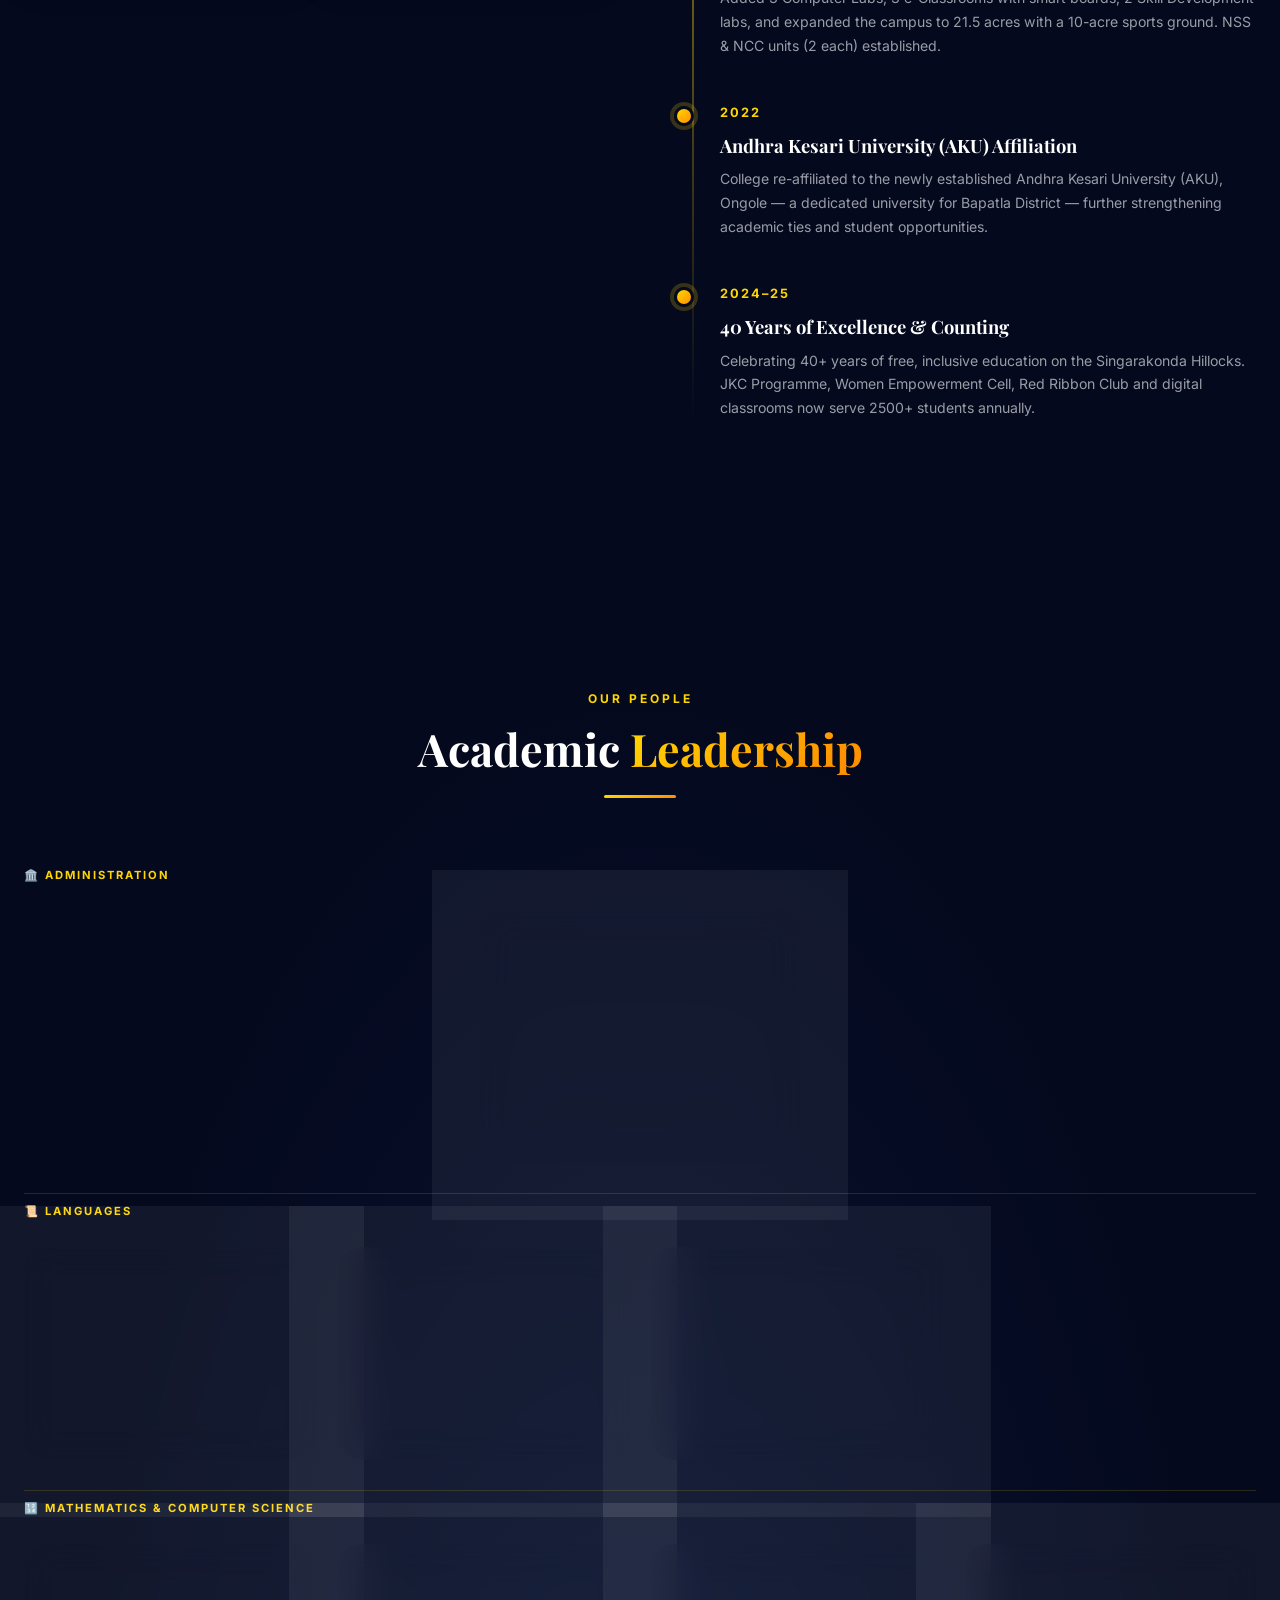
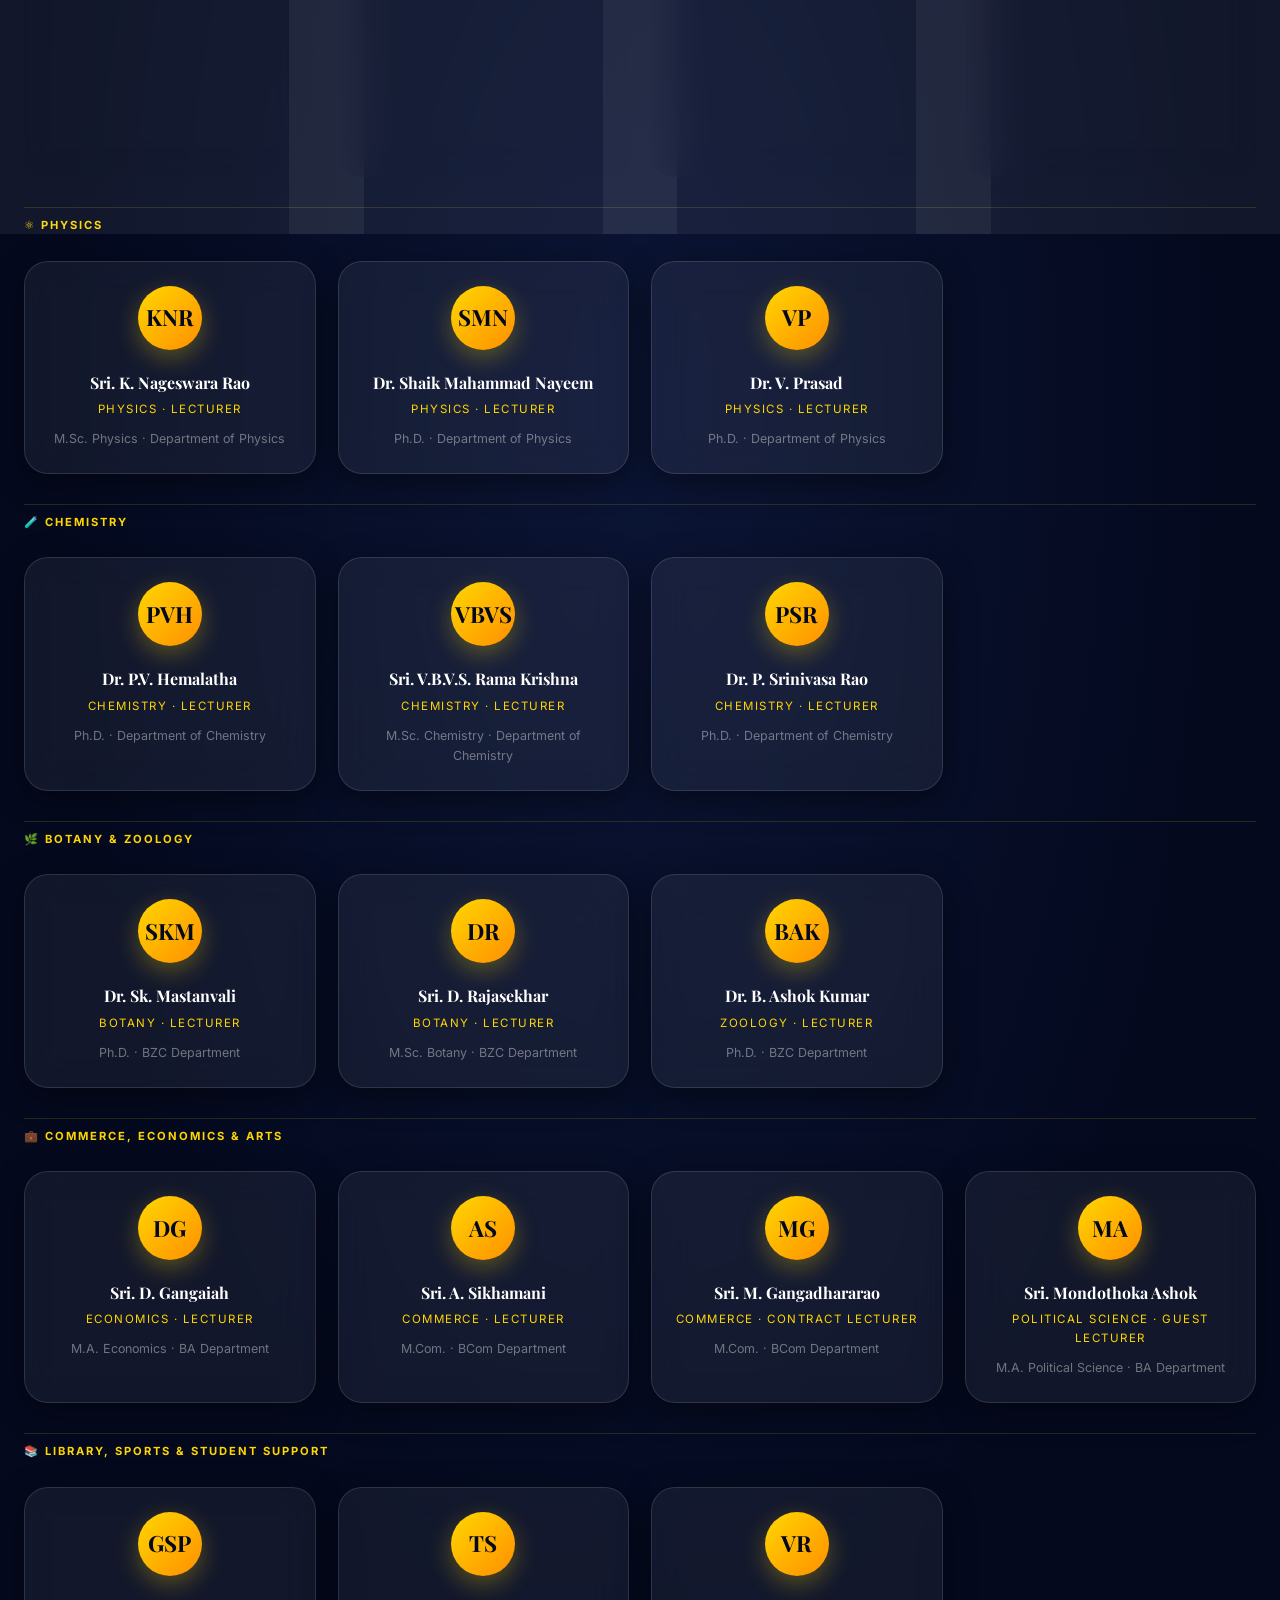
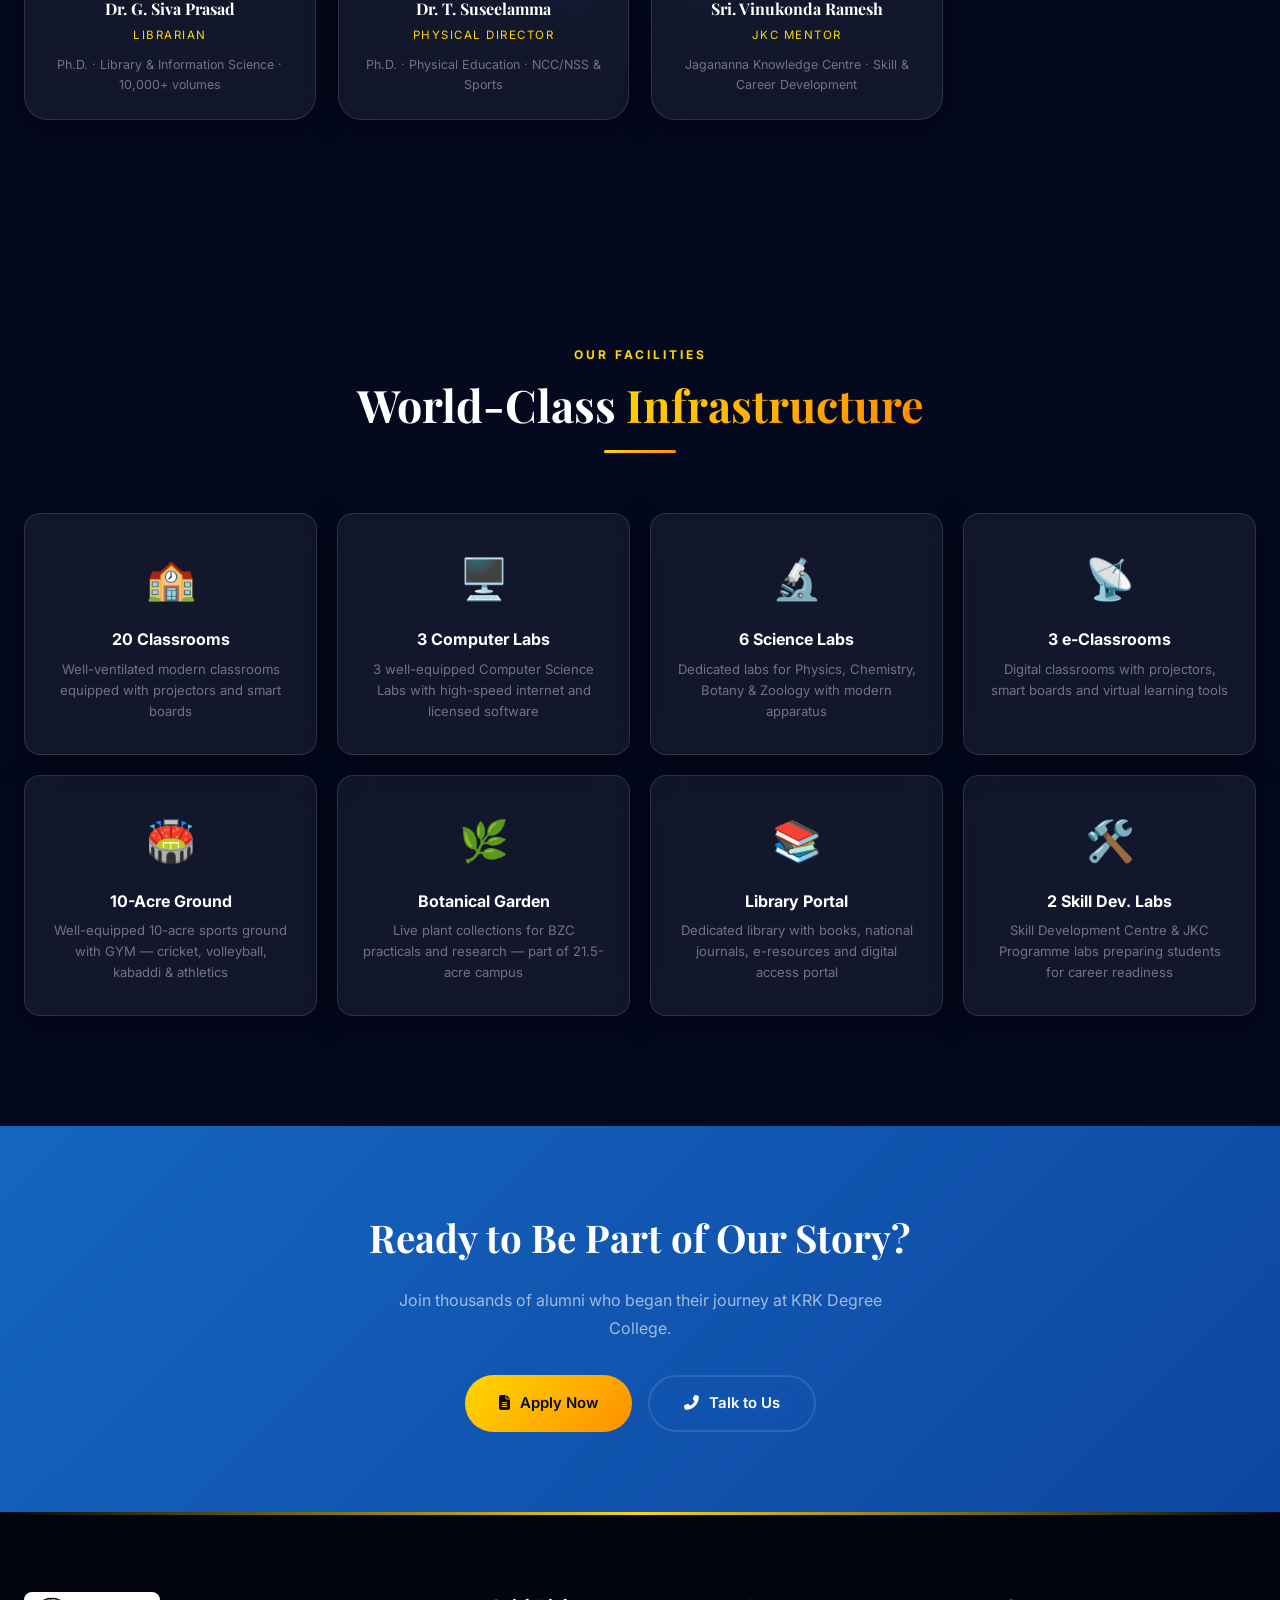
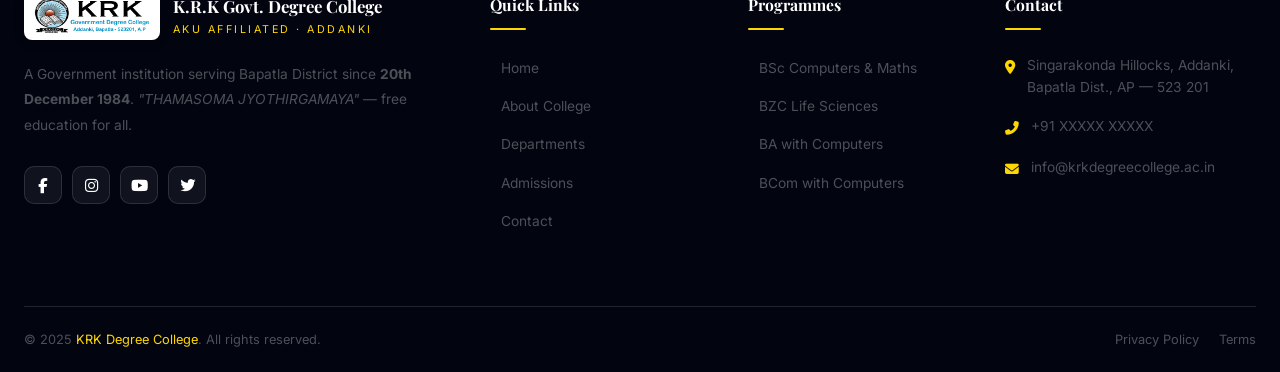
==== commit f037db46: "feat: real photos, full faculty list, search bar, logo fix, NAAC A grade - Logo: show full wide PNG " ====
--- a/about.html
+++ b/about.html
@@ -31,7 +31,7 @@
     .tl-title { font-family:var(--font-d); font-size:1.15rem; font-weight:700; margin-bottom:6px; }
     .tl-desc  { color:var(--w60); font-size:.88rem; line-height:1.7; }
 
-    .leadership-grid { display:grid; grid-template-columns:repeat(3,1fr); gap:28px; margin-top:60px; }
+    .leadership-grid { display:grid; grid-template-columns:repeat(4,1fr); gap:22px; margin-top:60px; }
     .leader-card { padding:36px 28px; text-align:center; border-radius:var(--rad-lg); }
     .leader-avatar {
       width:90px; height:90px; border-radius:50%;
@@ -69,9 +69,32 @@
       .msg-avatar { max-width:160px; }
     }
     @media(max-width:540px){
-      .leadership-grid { grid-template-columns:1fr; }
+      .leadership-grid { grid-template-columns:repeat(2,1fr); }
       .infra-grid { grid-template-columns:repeat(2,1fr); }
     }
+    @media(max-width:360px){
+      .leadership-grid { grid-template-columns:1fr; }
+    }
+    .faculty-section-label {
+      grid-column: 1/-1;
+      font-size: .7rem;
+      letter-spacing: 2px;
+      text-transform: uppercase;
+      color: var(--gold);
+      font-weight: 700;
+      padding: 8px 0 4px;
+      border-top: 1px solid rgba(255,215,0,.15);
+      margin-top: 8px;
+    }
+    .faculty-section-label:first-child { border-top: none; margin-top: 0; }
+    .leader-card { padding: 24px 18px; text-align: center; border-radius: var(--rad-lg); }
+    .leader-avatar {
+      width: 64px; height: 64px;
+      font-size: 1.4rem;
+    }
+    .leader-name  { font-size: 1rem; }
+    .leader-role  { font-size: .72rem; }
+    .leader-quals { font-size: .78rem; }
   </style>
 </head>
 <body>
@@ -139,6 +162,7 @@
       </ul>
     </nav>
     <div class="nav-right" style="display:flex;align-items:center;gap:12px;">
+      <button class="search-btn" aria-label="Search" onclick="toggleSearch()"><i class="fas fa-search"></i></button>
       <a href="admissions.html" class="btn btn-gold nav-apply-btn" style="padding:10px 26px;font-size:.88rem;">
         <i class="fas fa-graduation-cap"></i> Apply Now
       </a>
@@ -146,6 +170,19 @@
     </div>
   </div>
 </header>
+
+<div class="search-overlay" id="searchOverlay" onclick="handleOverlayClick(event)">
+  <div class="search-modal">
+    <div class="search-header">
+      <i class="fas fa-search search-icon-lg"></i>
+      <input type="text" id="searchInput" placeholder="Search departments, courses, facilities…" oninput="runSearch(this.value)" autocomplete="off">
+      <button class="search-close" onclick="closeSearch()"><i class="fas fa-times"></i></button>
+    </div>
+    <div class="search-results" id="searchResults">
+      <div class="search-hint">Start typing to search…</div>
+    </div>
+  </div>
+</div>
 
 <div class="mobile-nav">
   <a href="index.html" class="mob-link"><i class="fas fa-home"></i> Home</a>
@@ -271,7 +308,9 @@
     <div class="msg-card glass-card reveal">
       <div class="msg-grid">
         <div>
-          <div class="msg-avatar">👨‍🏫</div>
+          <div class="msg-avatar" style="background:none;overflow:hidden;border-radius:var(--rad-lg);border:2px solid rgba(255,215,0,.3);">
+            <img src="images/yoga-day.jpg" alt="Principal at college event" style="width:100%;height:100%;object-fit:cover;display:block;">
+          </div>
           <div style="margin-top:20px;">
             <div class="msg-name">Dr. V. Mohana Rao</div>
             <div class="msg-role">Principal</div>
@@ -361,7 +400,7 @@
             <div class="tl-dot"></div>
             <div class="tl-year">2000s</div>
             <div class="tl-title">Expansion &amp; UGC Recognition</div>
-            <div class="tl-desc">Secured UGC recognition under 2(f) &amp; 12(b). Expanded to 14 departments covering Science, Humanities and Commerce streams. NAAC accreditation achieved with Grade B, validating quality standards.</div>
+            <div class="tl-desc">Secured UGC recognition under 2(f) &amp; 12(b). Expanded to 14 departments covering Science, Humanities and Commerce streams. NAAC accreditation achieved with Grade A, validating quality standards.</div>
           </div>
           <div class="tl-item">
             <div class="tl-dot"></div>
@@ -396,41 +435,173 @@
       <div class="gold-line" style="margin:16px auto 0;"></div>
     </div>
     <div class="leadership-grid">
-      <div class="leader-card glass-card reveal">
-        <div class="leader-avatar">VM</div>
+
+      <!-- Administration -->
+      <div class="faculty-section-label">🏛️ Administration</div>
+      <div class="leader-card glass-card reveal" style="grid-column:1/-1;max-width:320px;margin:0 auto;">
+        <div class="leader-avatar" style="background:linear-gradient(135deg,#ffd700,#ffaa00);">VM</div>
         <div class="leader-name">Dr. V. Mohana Rao</div>
         <div class="leader-role">Principal</div>
-        <p class="leader-quals">Ph.D. · Principal, KRK Govt. Degree College, Addanki · Government of Andhra Pradesh, Bapatla District</p>
-      </div>
-      <div class="leader-card glass-card reveal">
-        <div class="leader-avatar">PP</div>
-        <div class="leader-name">Prof. P. Padmavathi</div>
-        <div class="leader-role">HOD — Science Dept.</div>
-        <p class="leader-quals">M.Sc. Computer Science · 20+ years teaching experience · Research publications in IJCS</p>
-      </div>
-      <div class="leader-card glass-card reveal">
-        <div class="leader-avatar">SR</div>
-        <div class="leader-name">Dr. S. Ravindra</div>
-        <div class="leader-role">HOD — Life Sciences</div>
-        <p class="leader-quals">Ph.D. Botany · Published researcher · Expert in plant taxonomy and ecology</p>
-      </div>
-      <div class="leader-card glass-card reveal">
-        <div class="leader-avatar">MN</div>
-        <div class="leader-name">Mr. M. Narasimha Rao</div>
-        <div class="leader-role">HOD — Commerce &amp; Arts</div>
-        <p class="leader-quals">M.Com., MBA · 18 years industry + academia experience · Tally &amp; Financial Accounting expert</p>
-      </div>
-      <div class="leader-card glass-card reveal">
-        <div class="leader-avatar">VK</div>
-        <div class="leader-name">Mrs. V. Kavitha</div>
-        <div class="leader-role">Librarian &amp; Research Coordinator</div>
-        <p class="leader-quals">MLIS · Digitisation specialist · Curates 10,000+ volume collection and e-resources</p>
-      </div>
-      <div class="leader-card glass-card reveal">
-        <div class="leader-avatar">BG</div>
-        <div class="leader-name">Mr. B. Ganesh</div>
-        <div class="leader-role">Placement &amp; Career Officer</div>
-        <p class="leader-quals">MBA HRM · Industry connections across IT, Finance &amp; Govt. sectors · 200+ placements annually</p>
+        <p class="leader-quals">Ph.D. · Principal, KRK Govt. Degree College, Addanki · Govt. of Andhra Pradesh, Bapatla District</p>
+      </div>
+
+      <!-- Languages -->
+      <div class="faculty-section-label">📜 Languages</div>
+      <div class="leader-card glass-card reveal">
+        <div class="leader-avatar">MVS</div>
+        <div class="leader-name">Sri. M.V. Satyanarayana</div>
+        <div class="leader-role">Hindi · Lecturer</div>
+        <p class="leader-quals">M.A. Hindi · Department of Languages</p>
+      </div>
+      <div class="leader-card glass-card reveal">
+        <div class="leader-avatar">CA</div>
+        <div class="leader-name">Dr. Ch. Anitha</div>
+        <div class="leader-role">Telugu · Lecturer</div>
+        <p class="leader-quals">Ph.D. · Department of Telugu</p>
+      </div>
+      <div class="leader-card glass-card reveal">
+        <div class="leader-avatar">NSR</div>
+        <div class="leader-name">Dr. N. Sharmila Rani</div>
+        <div class="leader-role">English · Lecturer</div>
+        <p class="leader-quals">Ph.D. · Department of English</p>
+      </div>
+
+      <!-- Mathematics & Computer Science -->
+      <div class="faculty-section-label">🔢 Mathematics &amp; Computer Science</div>
+      <div class="leader-card glass-card reveal">
+        <div class="leader-avatar">PS</div>
+        <div class="leader-name">Sri. P. Sowjanya</div>
+        <div class="leader-role">Mathematics · Guest Lecturer</div>
+        <p class="leader-quals">M.Sc. Mathematics · BSc (MPCS) Department</p>
+      </div>
+      <div class="leader-card glass-card reveal">
+        <div class="leader-avatar">SKC</div>
+        <div class="leader-name">Dr. Suresh Kumar Chintalapudi</div>
+        <div class="leader-role">Mathematics · Lecturer</div>
+        <p class="leader-quals">Ph.D. Mathematics · BSc (MPCS) Department</p>
+      </div>
+      <div class="leader-card glass-card reveal">
+        <div class="leader-avatar">CP</div>
+        <div class="leader-name">Dr. Ch. Prasad</div>
+        <div class="leader-role">Computer Science · Lecturer</div>
+        <p class="leader-quals">Ph.D. · CS Department</p>
+      </div>
+      <div class="leader-card glass-card reveal">
+        <div class="leader-avatar">PSK</div>
+        <div class="leader-name">Sri. P. Srikanth</div>
+        <div class="leader-role">Computer Science · Guest Lecturer</div>
+        <p class="leader-quals">M.Sc. CS · CS Department</p>
+      </div>
+
+      <!-- Physics -->
+      <div class="faculty-section-label">⚛️ Physics</div>
+      <div class="leader-card glass-card reveal">
+        <div class="leader-avatar">KNR</div>
+        <div class="leader-name">Sri. K. Nageswara Rao</div>
+        <div class="leader-role">Physics · Lecturer</div>
+        <p class="leader-quals">M.Sc. Physics · Department of Physics</p>
+      </div>
+      <div class="leader-card glass-card reveal">
+        <div class="leader-avatar">SMN</div>
+        <div class="leader-name">Dr. Shaik Mahammad Nayeem</div>
+        <div class="leader-role">Physics · Lecturer</div>
+        <p class="leader-quals">Ph.D. · Department of Physics</p>
+      </div>
+      <div class="leader-card glass-card reveal">
+        <div class="leader-avatar">VP</div>
+        <div class="leader-name">Dr. V. Prasad</div>
+        <div class="leader-role">Physics · Lecturer</div>
+        <p class="leader-quals">Ph.D. · Department of Physics</p>
+      </div>
+
+      <!-- Chemistry -->
+      <div class="faculty-section-label">🧪 Chemistry</div>
+      <div class="leader-card glass-card reveal">
+        <div class="leader-avatar">PVH</div>
+        <div class="leader-name">Dr. P.V. Hemalatha</div>
+        <div class="leader-role">Chemistry · Lecturer</div>
+        <p class="leader-quals">Ph.D. · Department of Chemistry</p>
+      </div>
+      <div class="leader-card glass-card reveal">
+        <div class="leader-avatar">VBVS</div>
+        <div class="leader-name">Sri. V.B.V.S. Rama Krishna</div>
+        <div class="leader-role">Chemistry · Lecturer</div>
+        <p class="leader-quals">M.Sc. Chemistry · Department of Chemistry</p>
+      </div>
+      <div class="leader-card glass-card reveal">
+        <div class="leader-avatar">PSR</div>
+        <div class="leader-name">Dr. P. Srinivasa Rao</div>
+        <div class="leader-role">Chemistry · Lecturer</div>
+        <p class="leader-quals">Ph.D. · Department of Chemistry</p>
+      </div>
+
+      <!-- Biology -->
+      <div class="faculty-section-label">🌿 Botany &amp; Zoology</div>
+      <div class="leader-card glass-card reveal">
+        <div class="leader-avatar">SKM</div>
+        <div class="leader-name">Dr. Sk. Mastanvali</div>
+        <div class="leader-role">Botany · Lecturer</div>
+        <p class="leader-quals">Ph.D. · BZC Department</p>
+      </div>
+      <div class="leader-card glass-card reveal">
+        <div class="leader-avatar">DR</div>
+        <div class="leader-name">Sri. D. Rajasekhar</div>
+        <div class="leader-role">Botany · Lecturer</div>
+        <p class="leader-quals">M.Sc. Botany · BZC Department</p>
+      </div>
+      <div class="leader-card glass-card reveal">
+        <div class="leader-avatar">BAK</div>
+        <div class="leader-name">Dr. B. Ashok Kumar</div>
+        <div class="leader-role">Zoology · Lecturer</div>
+        <p class="leader-quals">Ph.D. · BZC Department</p>
+      </div>
+
+      <!-- Commerce & Economics -->
+      <div class="faculty-section-label">💼 Commerce, Economics &amp; Arts</div>
+      <div class="leader-card glass-card reveal">
+        <div class="leader-avatar">DG</div>
+        <div class="leader-name">Sri. D. Gangaiah</div>
+        <div class="leader-role">Economics · Lecturer</div>
+        <p class="leader-quals">M.A. Economics · BA Department</p>
+      </div>
+      <div class="leader-card glass-card reveal">
+        <div class="leader-avatar">AS</div>
+        <div class="leader-name">Sri. A. Sikhamani</div>
+        <div class="leader-role">Commerce · Lecturer</div>
+        <p class="leader-quals">M.Com. · BCom Department</p>
+      </div>
+      <div class="leader-card glass-card reveal">
+        <div class="leader-avatar">MG</div>
+        <div class="leader-name">Sri. M. Gangadhararao</div>
+        <div class="leader-role">Commerce · Contract Lecturer</div>
+        <p class="leader-quals">M.Com. · BCom Department</p>
+      </div>
+      <div class="leader-card glass-card reveal">
+        <div class="leader-avatar">MA</div>
+        <div class="leader-name">Sri. Mondothoka Ashok</div>
+        <div class="leader-role">Political Science · Guest Lecturer</div>
+        <p class="leader-quals">M.A. Political Science · BA Department</p>
+      </div>
+
+      <!-- Support Staff -->
+      <div class="faculty-section-label">📚 Library, Sports &amp; Student Support</div>
+      <div class="leader-card glass-card reveal">
+        <div class="leader-avatar">GSP</div>
+        <div class="leader-name">Dr. G. Siva Prasad</div>
+        <div class="leader-role">Librarian</div>
+        <p class="leader-quals">Ph.D. · Library &amp; Information Science · 10,000+ volumes</p>
+      </div>
+      <div class="leader-card glass-card reveal">
+        <div class="leader-avatar">TS</div>
+        <div class="leader-name">Dr. T. Suseelamma</div>
+        <div class="leader-role">Physical Director</div>
+        <p class="leader-quals">Ph.D. · Physical Education · NCC/NSS &amp; Sports</p>
+      </div>
+      <div class="leader-card glass-card reveal">
+        <div class="leader-avatar">VR</div>
+        <div class="leader-name">Sri. Vinukonda Ramesh</div>
+        <div class="leader-role">JKC Mentor</div>
+        <p class="leader-quals">Jagananna Knowledge Centre · Skill &amp; Career Development</p>
       </div>
     </div>
   </div>
--- a/css/style.css
+++ b/css/style.css
@@ -1102,41 +1102,65 @@
 .mob-sub a:hover { color: var(--gold); }
 
 /* =============================================
-   COLLEGE LOGO / EMBLEM
-   ============================================= */
+   COLLEGE LOGO / EMBLEM  (wide PNG — show in white pill)
+   ============================================= */
+
+/* The KRK logo PNG is a wide horizontal image (logo + college name text).
+   Display it in a white pill so it reads on any background. */
 .nav-emblem-img {
-  width: 46px; height: 46px;
-  border-radius: 50%;
-  object-fit: cover;
+  height: 44px;
+  width: auto;
+  max-width: 190px;
+  border-radius: 8px;
+  object-fit: contain;
+  background: #ffffff;
+  padding: 4px 10px;
   flex-shrink: 0;
-  border: 2px solid rgba(255,215,0,0.45);
-  animation: emblGlow 3s ease-in-out infinite;
-}
-@keyframes emblGlow {
-  0%, 100% { box-shadow: 0 0 6px rgba(255,215,0,0.35), 0 0 0 2px rgba(255,215,0,0.15); }
-  50%       { box-shadow: 0 0 18px rgba(255,215,0,0.75), 0 0 0 2px rgba(255,215,0,0.4); }
+  box-shadow: 0 2px 10px rgba(0,0,0,0.4), 0 0 0 1px rgba(255,215,0,0.2);
+  border: none;
+  animation: logoPillGlow 3s ease-in-out infinite;
+}
+@keyframes logoPillGlow {
+  0%, 100% { box-shadow: 0 2px 10px rgba(0,0,0,0.4), 0 0 0 1px rgba(255,215,0,0.2); }
+  50%       { box-shadow: 0 2px 14px rgba(0,0,0,0.5), 0 0 0 2px rgba(255,215,0,0.55); }
 }
 .foot-emblem-img {
-  width: 44px; height: 44px;
-  border-radius: 50%;
-  object-fit: cover;
+  height: 48px;
+  width: auto;
+  max-width: 180px;
+  border-radius: 8px;
+  object-fit: contain;
+  background: #ffffff;
+  padding: 4px 10px;
   flex-shrink: 0;
-  border: 2px solid rgba(255,215,0,0.4);
-  animation: emblGlow 4s ease-in-out infinite;
+  box-shadow: 0 2px 8px rgba(0,0,0,0.35);
+  border: none;
+}
+
+/* Hero emblem — show full logo in white card, centered */
+.emblem.has-img {
+  background: #ffffff;
+  width: 100%;
+  max-width: 260px;
+  height: auto;
+  aspect-ratio: auto;
+  border-radius: 14px;
+  padding: 10px 16px;
+  box-shadow: 0 8px 32px rgba(0,0,0,0.5), 0 0 0 2px rgba(255,215,0,0.3);
+  font-size: 0;
+  animation: heroEmblPulse 4s ease-in-out infinite;
+}
+@keyframes heroEmblPulse {
+  0%, 100% { box-shadow: 0 8px 32px rgba(0,0,0,0.5), 0 0 0 2px rgba(255,215,0,0.3); }
+  50%       { box-shadow: 0 8px 40px rgba(0,0,0,0.6), 0 0 0 3px rgba(255,215,0,0.7); }
 }
 .hero-emblem-img {
-  width: 100%; height: 100%;
-  border-radius: 50%;
-  object-fit: cover;
+  width: 100%;
+  height: auto;
+  object-fit: contain;
   display: block;
-  animation: heroEmblPulse 4s ease-in-out infinite;
-}
-@keyframes heroEmblPulse {
-  0%, 100% { transform: scale(1);    filter: drop-shadow(0 0 10px rgba(255,215,0,0.45)); }
-  50%       { transform: scale(1.04); filter: drop-shadow(0 0 22px rgba(255,215,0,0.85)); }
-}
-/* Emblem div now transparent (image fills it) */
-.emblem.has-img { background: transparent; border: none; font-size: 0; }
+  border-radius: 0;
+}
 
 /* =============================================
    HERO MOTTO LINE
@@ -1223,17 +1247,25 @@
 }
 @media (max-width: 960px)  { .dept-grid { grid-template-columns: repeat(2, 1fr) !important; } }
 @media (max-width: 540px)  { .dept-grid { grid-template-columns: 1fr !important; } }
-.dept-card { min-height: 340px; }
+.dept-card { min-height: 0; }
+@media (max-width: 768px) {
+  .stagger > * { opacity: 1 !important; transform: none !important; }
+  .section-depts { padding-bottom: 40px !important; }
+}
 
 /* =============================================
    PRELOADER LOGO
    ============================================= */
 .pre-logo {
-  width: 90px; height: 90px;
-  border-radius: 50%;
-  object-fit: cover;
+  height: 72px;
+  width: auto;
+  max-width: 280px;
+  border-radius: 10px;
+  object-fit: contain;
+  background: #fff;
+  padding: 6px 16px;
   animation: preLogoSpin 2s ease-in-out infinite alternate;
-  border: 3px solid rgba(255,215,0,0.5);
+  box-shadow: 0 4px 20px rgba(255,215,0,0.5);
 }
 @keyframes preLogoSpin {
   0%   { transform: scale(1);    filter: drop-shadow(0 0 12px rgba(255,215,0,.5)); }
@@ -1258,4 +1290,120 @@
   .dept-card .dept-desc { font-size: .82rem; }
   .foot-grid { gap: 32px; }
   .stat-num { font-size: clamp(1.8rem, 7vw, 2.6rem); }
-}
+  .nav-logo-name { font-size: .7rem; }
+  .nav-logo-sub  { display: none; }
+  .nav-emblem-img { max-width: 130px; height: 38px; }
+}
+
+/* =============================================
+   SEARCH OVERLAY
+   ============================================= */
+.search-btn {
+  background: rgba(255,215,0,.12);
+  border: 1px solid rgba(255,215,0,.35);
+  color: var(--gold);
+  width: 40px; height: 40px;
+  border-radius: 50%;
+  display: flex; align-items: center; justify-content: center;
+  cursor: pointer;
+  font-size: 1rem;
+  transition: background .2s, transform .2s;
+  flex-shrink: 0;
+}
+.search-btn:hover { background: rgba(255,215,0,.25); transform: scale(1.1); }
+
+.search-overlay {
+  position: fixed; inset: 0;
+  background: rgba(8,12,36,.92);
+  backdrop-filter: blur(12px);
+  z-index: 10000;
+  display: flex; align-items: flex-start; justify-content: center;
+  padding: 80px 16px 16px;
+  opacity: 0; visibility: hidden;
+  transition: opacity .25s ease, visibility .25s ease;
+}
+.search-overlay.open { opacity: 1; visibility: visible; }
+
+.search-modal {
+  background: var(--navy-mid);
+  border: 1px solid rgba(255,215,0,.25);
+  border-radius: 18px;
+  width: 100%; max-width: 640px;
+  box-shadow: 0 24px 80px rgba(0,0,0,.7);
+  overflow: hidden;
+}
+.search-header {
+  display: flex; align-items: center; gap: 12px;
+  padding: 16px 20px;
+  border-bottom: 1px solid rgba(255,215,0,.12);
+}
+.search-icon-lg { color: var(--gold); font-size: 1.1rem; flex-shrink: 0; }
+#searchInput {
+  flex: 1;
+  background: transparent;
+  border: none; outline: none;
+  color: #fff;
+  font-size: 1.05rem;
+  font-family: inherit;
+}
+#searchInput::placeholder { color: rgba(255,255,255,.4); }
+.search-close {
+  background: rgba(255,255,255,.08);
+  border: none; color: #fff;
+  width: 32px; height: 32px;
+  border-radius: 50%;
+  display: flex; align-items: center; justify-content: center;
+  cursor: pointer;
+  font-size: .85rem;
+  transition: background .2s;
+  flex-shrink: 0;
+}
+.search-close:hover { background: rgba(255,255,255,.18); }
+
+.search-results { padding: 8px 0; max-height: 400px; overflow-y: auto; }
+.search-hint {
+  padding: 24px 20px;
+  color: rgba(255,255,255,.4);
+  font-size: .9rem;
+  text-align: center;
+}
+.search-result-item {
+  display: flex; align-items: center; gap: 14px;
+  padding: 12px 20px;
+  cursor: pointer;
+  transition: background .15s;
+  text-decoration: none;
+  color: #fff;
+}
+.search-result-item:hover { background: rgba(255,215,0,.08); }
+.search-result-icon {
+  font-size: 1.4rem;
+  width: 36px; text-align: center;
+  flex-shrink: 0;
+}
+.search-result-title { font-weight: 600; font-size: .92rem; }
+.search-result-desc { font-size: .78rem; color: rgba(255,255,255,.55); margin-top: 2px; }
+.search-no-results {
+  padding: 24px 20px;
+  text-align: center;
+  color: rgba(255,255,255,.4);
+  font-size: .9rem;
+}
+
+/* =============================================
+   GALLERY REAL PHOTOS
+   ============================================= */
+.gal-photo {
+  width: 100%;
+  height: 100%;
+  object-fit: cover;
+  display: block;
+  min-height: 220px;
+  transition: transform .5s ease;
+}
+.gal-item:hover .gal-photo { transform: scale(1.04); }
+.gal-item.gal-row2 .gal-photo { min-height: 454px; }
+@media (max-width: 768px) {
+  .gal-photo { min-height: 160px; }
+  .gal-item.gal-row2 .gal-photo { min-height: 220px; }
+}
